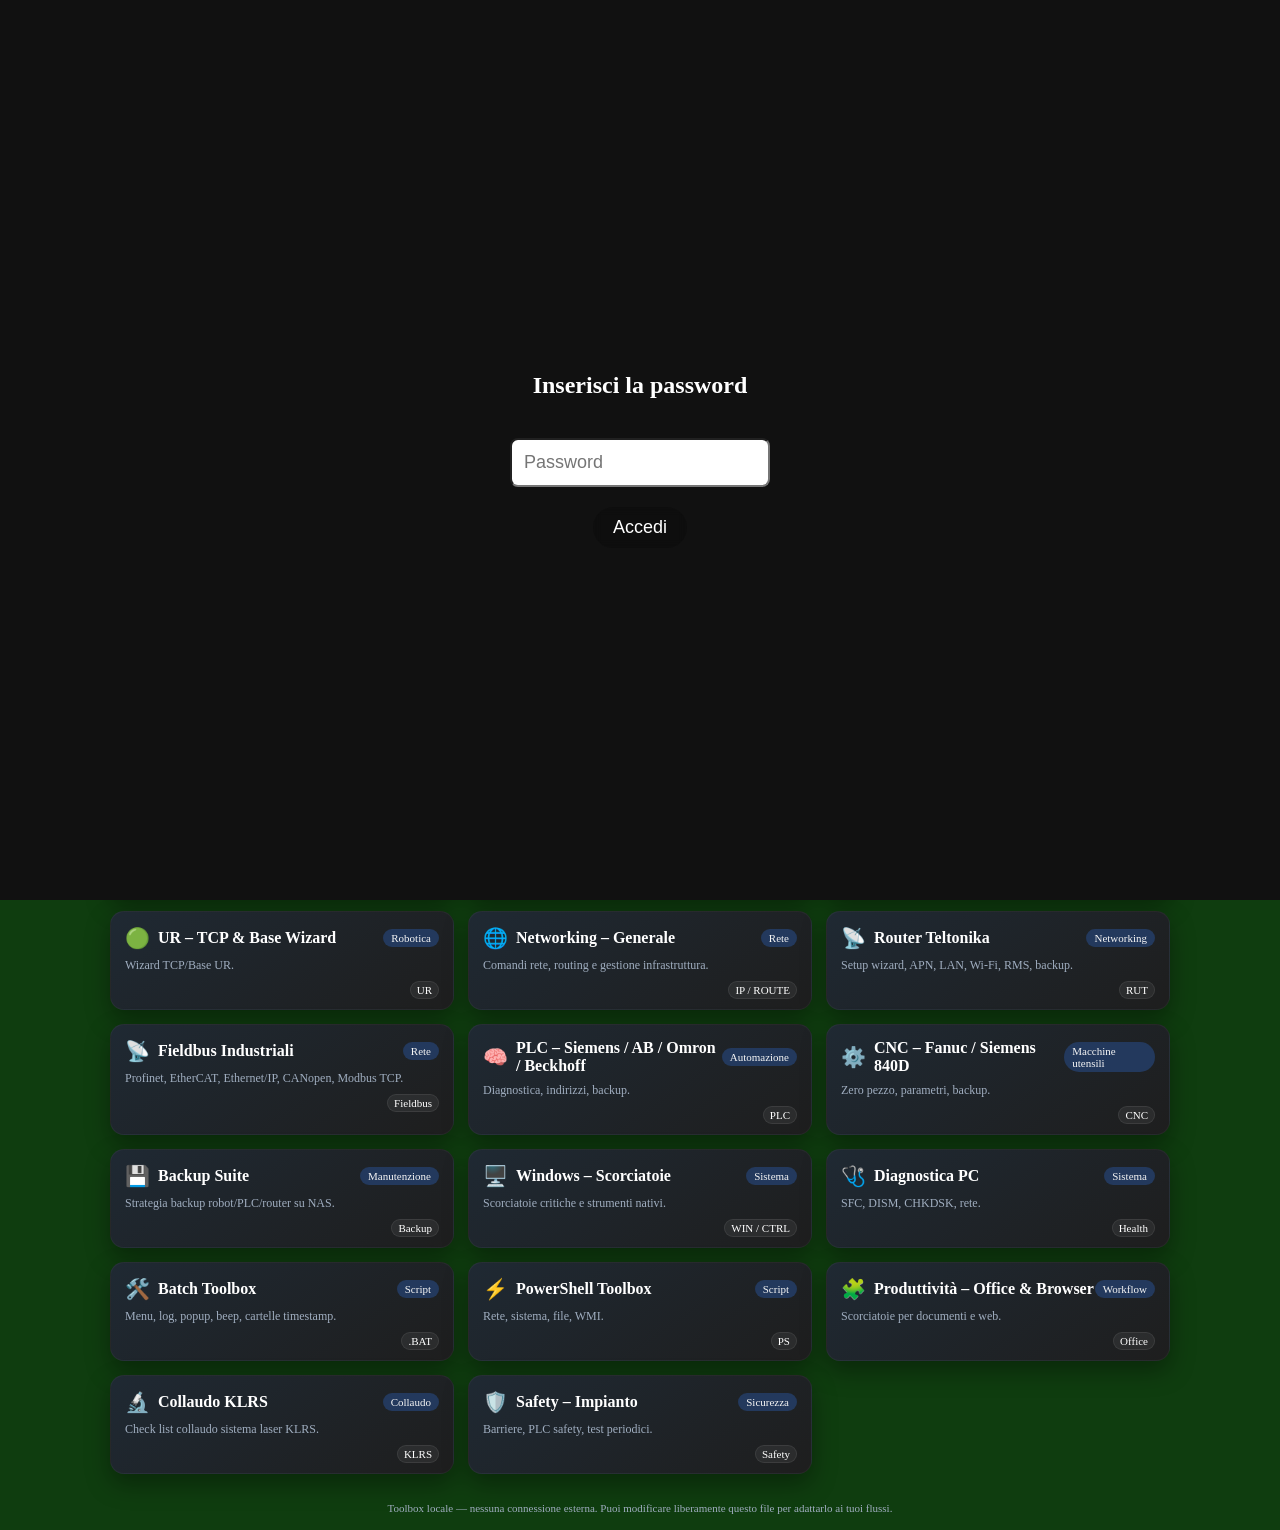
==== index2.html @ 31e20008 "INSERITO ARCHIVIO" ====
<!DOCTYPE html>
<html lang="it">
<head>
<meta charset="UTF-8">
<title>Toolbox Tecnico di Tommaso</title>
<meta name="viewport" content="width=device-width, initial-scale=1.0">
<style>


.catalog-card img {
    width: 100%;
    height: auto;
    max-height: 220px;
    object-fit: contain;
}
.top-menu {
    display: flex;
    flex-wrap: wrap;
    gap: 8px;
}

.top-menu button {
    flex: 1 1 auto;
    min-width: 120px;
}

.catalog-card {
    background: var(--card-bg);
    border-radius: 12px;
    padding: 16px;
    box-shadow: 0 4px 10px rgba(0,0,0,0.25);
    cursor: pointer;
    transition: transform 0.2s ease, box-shadow 0.2s ease;
}

.catalog-card:hover {
    transform: translateY(-4px);
    box-shadow: 0 6px 14px rgba(0,0,0,0.35);
}

.catalog-card img {
    width: 100%;
    height: 160px;
    object-fit: contain;
    margin-bottom: 12px;
}

.catalog-card-title {
    font-size: 1.1rem;
    font-weight: 600;
    color: var(--card-text);
    margin-bottom: 6px;
}

.catalog-card-specs {
    font-size: 0.9rem;
    color: var(--card-text);
    opacity: 0.85;
}

/* Scheda dei dettagli più grande */
#detailPanel {
    width: 90%;               /* più larga */
    max-width: 1200px;        /* limite elegante */
    margin: 20px auto;        /* centrata */
    padding: 24px;            /* più spazio interno */
    border-radius: 14px;      /* bordi più morbidi */
    font-size: 18px;          /* testo più grande */
}

/* Contenuto interno più leggibile */
/* Testo normale (PC) */
#panelContent {
    font-size: 18px;
    line-height: 1.6;
}

/* Testo più piccolo su smartphone */
@media (max-width: 480px) {
    #panelContent {
        font-size: 15px;
        line-height: 1.5;
    }

    .panel-title {
        font-size: 22px;
    }

    .panel-sub {
        font-size: 16px;
    }
}


/* Header più grande */
.panel-header {
    margin-bottom: 20px;
}

.panel-title {
    font-size: 26px;
    font-weight: bold;
}

.panel-sub {
    font-size: 18px;
    opacity: 0.8;
}

.text-size-controls {
    display: flex;
    gap: 10px;
    margin-bottom: 12px;
}

.text-size-controls .btn {
    padding: 6px 12px;
    font-size: 18px;
    font-weight: bold;
    background: #ddd;
    border-radius: 6px;
    cursor: pointer;
}

.card-size-controls .btn {
    padding: 6px 12px;
    font-size: 18px;
    font-weight: bold;
    background: #ddd;
    border-radius: 6px;
    cursor: pointer;
}

#downloadArea .btn {
    color: var(--panel-text);
}

#panelTitle {
    color: var(--panel-text);
}

#panelContent {
    color: var(--panel-text);
}

:root {
    --panel-text: #ffffff; /* testo bianco di default */
    --card-size: 280px;
    --card-text: #ffffff;
}

[data-theme="light"] {
    --panel-text: #000000; /* testo nero in tema chiaro */
    --card-text: #000000;
}

.grid {
    display: grid;
    grid-template-columns: repeat(auto-fit, minmax(var(--card-size), 1fr));
    gap: 20px;
    width: 100%;
}

.card {
    transition: all 0.15s ease;
}


.card-title,
.card-desc,
.card-tag,
.card-footer,
.card-footer .badge,
.card-header .icon {
    color: var(--card-text);
}

[data-theme="light"] {
    --card-text: #000000; /* testo nero in tema chiaro */
}

    :root {
        --bg: #121212;
        --bg-alt: #1e1e1e;
        --card: #1f2933;
        --accent: #4ea3ff;
        --accent-soft: #23395d;
        --text: #f5f5f5;
        --muted: #a0aec0;
    }
    [data-theme="light"] {
        --bg: #f5f5f5;
        --bg-alt: #ffffff;
        --card: #e2e8f0;
        --accent: #0078d4;
        --accent-soft: #cbd5e0;
        --text: #1a202c;
        --muted: #4a5568;
    }
    * { box-sizing: border-box; }
    
    body[data-theme="dark"] {
    background: url("background_dark.jpg") no-repeat center center fixed;
    background-size: 1000px auto;
    background-color: #0f3d0f;
}

/* Animazione shake per password errata */
.shake {
    animation: shakeAnim 0.3s;
    border: 2px solid #ff4444 !important;
}

@keyframes shakeAnim {
    0% { transform: translateX(0); }
    25% { transform: translateX(-5px); }
    50% { transform: translateX(5px); }
    75% { transform: translateX(-5px); }
    100% { transform: translateX(0); }
}



body {
    font-size: 16px;
}

@media (max-width: 480px) {
    body {
        font-size: 15px;
    }
}

body[data-theme="light"] {
    background: url("background_light.jpg") no-repeat center center fixed;
    background-size: 800px auto;
    background-color: #f7d400;
}
    
    /* Pulsante indietro super visibile */
#backButton {
    padding: 16px 28px;          /* grande */
    font-size: 22px;             /* testo grande */
    font-weight: bold;           /* più leggibile */
    background: #ffcc00;         /* giallo acceso */
    color: #000;                 /* testo nero */
    border-radius: 12px;         /* bordi arrotondati */
    border: 3px solid #000;      /* bordo forte */
    box-shadow: 0 6px 18px rgba(0,0,0,0.35); /* ombra potente */
    cursor: pointer;
    display: none;               /* appare solo quando serve */
    margin-top: 20px;            /* distanziato dalla scheda */
    transition: transform 0.15s ease, box-shadow 0.15s ease;
}

#backButton:hover {
    transform: scale(1.10);      /* effetto zoom */
    box-shadow: 0 8px 24px rgba(0,0,0,0.45);
}

    
    header {
        background: linear-gradient(90deg, #0078d4, #4ea3ff);
        padding: 18px 24px;
        display: flex;
        align-items: center;
        justify-content: space-between;
        box-shadow: 0 4px 12px rgba(0,0,0,0.25);
    }
    .title-block { display: flex; flex-direction: column; }
    .title-block h1 {
        margin: 0;
        font-size: 24px;
        letter-spacing: 0.03em;
    }
    .title-block span { font-size: 13px; opacity: 0.9; }
    .controls { display: flex; gap: 10px; align-items: center; }
    .btn {
        border: none;
        border-radius: 999px;
        padding: 8px 14px;
        font-size: 13px;
        cursor: pointer;
        display: inline-flex;
        align-items: center;
        gap: 6px;
        background: rgba(0,0,0,0.15);
        color: #fff;
        backdrop-filter: blur(4px);
        transition: 0.2s;
    }
    .btn:hover { background: rgba(0,0,0,0.3); }
    .search-input {
        border-radius: 999px;
        border: 1px solid rgba(255,255,255,0.4);
        padding: 7px 12px;
        font-size: 13px;
        outline: none;
        background: rgba(0,0,0,0.15);
        color: #fff;
        width: 200px;
        transition: 0.2s;
    }
    .search-input::placeholder { color: rgba(255,255,255,0.7); }
    .search-input:focus {
        background: rgba(0,0,0,0.3);
        border-color: #fff;
    }
    main {
        flex: 1;
        padding: 20px;
        max-width: 1100px;
        margin: 0 auto;
        width: 100%;
    }


.container {
    padding: 12px;
}


    .card {
        background: linear-gradient(145deg, var(--card), var(--bg-alt));
        border-radius: 14px;
        padding: 14px 14px 10px;
        box-shadow: 0 10px 25px rgba(0,0,0,0.35);
        border: 1px solid rgba(255,255,255,0.04);
        position: relative;
        overflow: hidden;
        cursor: pointer;
        transition: transform 0.15s ease, box-shadow 0.15s ease, border-color 0.15s ease;
    }
    .card:hover {
        transform: translateY(-3px);
        box-shadow: 0 14px 30px rgba(0,0,0,0.45);
        border-color: rgba(78,163,255,0.5);
    }
    .card-header {
        display: flex;
        align-items: center;
        justify-content: space-between;
        margin-bottom: 8px;
    }
    .card-title {
        font-size: 16px;
        font-weight: 600;
        display: flex;
        align-items: center;
        gap: 8px;
    }
    .card-title span.icon { font-size: 20px; }
    .card-tag {
        font-size: 11px;
        padding: 3px 8px;
        border-radius: 999px;
        background: var(--accent-soft);
        color: var(--text);
    }
    .card-desc { font-size: 12px; color: var(--muted); margin-bottom: 8px; }
    .card-footer {
        display: flex;
        justify-content: flex-end;
        font-size: 11px;
        color: var(--muted);
    }
    .badge {
        padding: 2px 6px;
        border-radius: 999px;
        background: rgba(255,255,255,0.06);
        border: 1px solid rgba(255,255,255,0.08);
    }
    .panel {
        margin-top: 18px;
        background: rgba(0,0,0,0.35);
        border-radius: 14px;
        padding: 14px;
        border: 1px solid rgba(255,255,255,0.08);
        backdrop-filter: blur(6px);
    }
    .panel-header {
        display: flex;
        justify-content: space-between;
        align-items: center;
        margin-bottom: 8px;
    }
    .panel-title { font-size: 15px; font-weight: 600; color: var(--accent); }
    .panel-sub { font-size: 11px; color: var(--muted); }
    .panel-content {
        max-height: 280px;
        overflow-y: auto;
        padding-right: 4px;
        font-size: 12px;
        line-height: 1.5;
    }
    .panel-content pre {
        background: rgba(0,0,0,0.35);
        border-radius: 10px;
        padding: 10px;
        margin: 0;
        white-space: pre-wrap;
        word-wrap: break-word;
    }
    .pill-row {
        display: flex;
        flex-wrap: wrap;
        gap: 6px;
        margin-bottom: 8px;
    }
    .pill {
        font-size: 11px;
        padding: 3px 8px;
        border-radius: 999px;
        background: rgba(255,255,255,0.06);
        border: 1px solid rgba(255,255,255,0.08);
    }
    footer {
        font-size: 11px;
        text-align: center;
        padding: 8px;
        color: var(--muted);
    }
    @media (max-width: 640px) {
        header { flex-direction: column; align-items: flex-start; gap: 10px; }
        .controls { width: 100%; justify-content: space-between; }
        .search-input { width: 60%; }
    }
    
    #panelContent {
    white-space: pre-wrap;
}


/* 🔥 Ridimensionamento reale delle card */
.card {
    transform: scale(calc(var(--card-size) / 280));
    transform-origin: top left;
}

/* 🔥 Ridimensionamento automatico degli spazi */
.grid {
    gap: calc(var(--card-size) / 20);
}

<style>
#panelContent {
    white-space: pre-wrap;
}
</style>

</style>
</head>
<body data-theme="dark">
  

<header>
    <div class="title-block">
        <h1>Toolbox Tecnico di Tommaso</h1>
        <span>Dashboard locale per Windows, networking, automazione, Teltonika e produttività</span>
    </div>
    <div class="controls">
        <input id="search" class="search-input" type="text" placeholder="Cerca categoria o comando…">
        <button class="btn" id="themeToggle">
            <span>🌓</span><span>Tema</span>
        </button>
    </div>
</header>



<main>

<div style="display:flex; gap:16px; align-items:flex-start; flex-wrap:wrap; margin-bottom:12px;">
    <div style="display:flex; gap:6px; flex-wrap:wrap;">
        <button class="btn" data-filter="all">Tutto</button>
        <button class="btn" data-filter="robot">Robotica</button>
        <button class="btn" data-filter="net">Networking</button>
        <button class="btn" data-filter="plc">PLC / CNC / Backup</button>
        <button class="btn" data-filter="sys">Windows / Script</button>
        <button class="btn" data-filter="safety">Safety / Collaudo</button>
    </div>

    <!-- 🔥 PULSANTE INDIETRO NELLA SCHERMATA PRINCIPALE -->
    <button id="backButton" class="btn" style="display:none; margin-top:10px;">
        ⬅️ Indietro
    </button>

<!-- 🔠 CONTROLLI DIMENSIONE CARD (punto esatto) -->
<div class="card-size-controls" style="margin-bottom:12px; display:flex; gap:10px;">
    <button id="cardMinus" class="btn">−</button>
    <button id="cardPlus" class="btn">+</button>
</div>

</div>
<div class="grid" id="cardGrid">



    <!-- ROBOTICA -->

<div id="robotBrandMenu" style="display:none; margin-top:12px; gap:10px; flex-wrap:wrap;" class="flex">
    <button class="btn" data-brand="fanuc">FANUC</button>
    <button class="btn" data-brand="kuka">KUKA</button>
    <button class="btn" data-brand="abb">ABB</button>
    <button class="btn" data-brand="yaskawa">Yaskawa</button>
    <button class="btn" data-brand="comau">Comau</button>
    <button class="btn" data-brand="ur">Universal Robots</button>
</div>

<div id="robotModelMenu" style="display:none; margin-top:12px; gap:10px; flex-wrap:wrap;" class="flex"></div>

<div id="robotCatalog" class="catalog-grid" style="display:none;"></div>


<div class="card" data-id="auto" data-group="robot" data-label="Automazione industriale fanuc kuka abb yaskawa comau ur robot">
    <div class="card-header">
        <div class="card-title"><span class="icon">🤖</span><span>Panoramica Robot Industriali</span></div>
        <div class="card-tag">Robotica</div>
    </div>
    <div class="card-desc">Funzioni chiave per Fanuc, KUKA, ABB, Yaskawa, Comau e UR.</div>
    <div class="card-footer"><span class="badge">Multi-brand</span></div>
</div>

<div class="card" data-id="fanuc_signals" data-group="robot" data-category="fanuc" data-label="fanuc segnali sistema ui uo imstp hold sfspd start reset rsr">
    <div class="card-header">
        <div class="card-title"><span class="icon">🟡</span><span>FANUC – Segnali di Sistema</span></div>
        <div class="card-tag">Robotica</div>
    </div>
    <div class="card-desc">UI/UO: segnali di controllo FANUC.</div>
    <div class="card-footer"><span class="badge">FANUC</span></div>
</div>

<div class="card" data-id="fanuc_cipsafety" data-group="robot" data-category="fanuc"  data-label="fanuc ethernet ip safety dcs cip safety slave configurazione diagnostica">
    <div class="card-header">
        <div class="card-title"><span class="icon">🟡</span><span>FANUC – Ethernet/IP Safety</span></div>
        <div class="card-tag">Robotica</div>
    </div>
    <div class="card-desc">Configurazione CIP Safety e DCS.</div>
    <div class="card-footer"><span class="badge">FANUC</span></div>
</div>

<div class="card" data-id="fanuc_quickmaster" data-group="robot" data-category="fanuc"  data-label="fanuc quick mastering procedura mastering calibrazione zero">
    <div class="card-header">
        <div class="card-title"><span class="icon">🟡</span><span>FANUC – Quick Mastering</span></div>
        <div class="card-tag">Robotica</div>
    </div>
    <div class="card-desc">Procedura completa di Quick Mastering FANUC.</div>
    <div class="card-footer"><span class="badge">FANUC</span></div>
</div>

<div class="card" data-id="fanuc_cpc" data-group="robot" data-category="fanuc" data-label="fanuc dcs cartesian position check cpc safety zone tool">
    <div class="card-header">
        <div class="card-title"><span class="icon">🟡</span><span>FANUC – DCS CPC</span></div>
        <div class="card-tag">Safety</div>
    </div>
    <div class="card-desc">Cartesian Position Check: zone, tool, limiti.</div>
    <div class="card-footer"><span class="badge">FANUC</span></div>
</div>

<div class="card" data-id="fanuc_speedcheck" data-group="robot" data-category="fanuc" data-label="fanuc dcs speed check zone speed limit safety">
    <div class="card-header">
        <div class="card-title"><span class="icon">🟡</span><span>FANUC – DCS Speed/Zone Check</span></div>
        <div class="card-tag">Safety</div>
    </div>
    <div class="card-desc">Limiti di velocità e zone di sicurezza DCS.</div>
    <div class="card-footer"><span class="badge">FANUC</span></div>
</div>

<div class="card" data-id="fanuc_profinet" data-group="robot" data-category="fanuc" data-label="fanuc profinet slave setup siemens gsdml">
    <div class="card-header">
        <div class="card-title"><span class="icon">🟡</span><span>FANUC – ProfiNet (Slave)</span></div>
        <div class="card-tag">Networking</div>
    </div>
    <div class="card-desc">Configurazione FANUC come slave Profinet.</div>
    <div class="card-footer"><span class="badge">FANUC</span></div>
</div>

<div class="card" data-id="fanuc_uop" data-group="robot" data-category="fanuc" data-label="fanuc uop user operator panel segnali start hold imstp">
    <div class="card-header">
        <div class="card-title"><span class="icon">🟡</span><span>FANUC – UOP Signals</span></div>
        <div class="card-tag">Robotica</div>
    </div>
    <div class="card-desc">User Operator Panel: segnali di controllo.</div>
    <div class="card-footer"><span class="badge">FANUC</span></div>
</div>

<div class="card" data-id="fanuc_pmc" data-group="robot" data-category="fanuc" data-label="fanuc pmc ladder interno plc robot">
    <div class="card-header">
        <div class="card-title"><span class="icon">🟡</span><span>FANUC – PMC (Ladder)</span></div>
        <div class="card-tag">Robotica</div>
    </div>
    <div class="card-desc">PLC interno FANUC: PMC ladder.</div>
    <div class="card-footer"><span class="badge">FANUC</span></div>
</div>

<div class="card" data-id="fanuc_tcp" data-group="robot" data-category="fanuc" data-label="fanuc tcp calibration tool frame 3 point 6 point uframe utool">
    <div class="card-header">
        <div class="card-title"><span class="icon">🟡</span><span>FANUC – TCP & Frame</span></div>
        <div class="card-tag">Robotica</div>
    </div>
    <div class="card-desc">Calibrazione UTOOL, UFRAME e TCP 3/6 punti.</div>
    <div class="card-footer"><span class="badge">FANUC</span></div>
</div>

<div class="card" data-id="fanuc_vision" data-group="robot" data-category="fanuc" data-label="fanuc vision calibration 2d 3d iRVision setup grid">
    <div class="card-header">
        <div class="card-title"><span class="icon">🟡</span><span>FANUC – Vision</span></div>
        <div class="card-tag">Visione</div>
    </div>
    <div class="card-desc">Setup iRVision 2D/3D e grid calibration.</div>
    <div class="card-footer"><span class="badge">iRVision</span></div>
</div>


<div class="card" data-id="kuka_mykuka" data-group="robot" data-category="kuka" data-label="kuka mykuka registrazione upload file krcdiag support case">
    <div class="card-header">
        <div class="card-title"><span class="icon">🟠</span><span>KUKA – my.KUKA & Upload File</span></div>
        <div class="card-tag">Robotica</div>
    </div>
    <div class="card-desc">Registrazione, creazione KRCDiag e caricamento file su my.KUKA.</div>
    <div class="card-footer"><span class="badge">KUKA</span></div>
</div>

<div class="card" data-id="kuka_setup" data-group="robot" data-category="kuka" data-label="kuka messa in funzione calibrazione tool laser basi sidewall sottosquadri">
    <div class="card-header">
        <div class="card-title"><span class="icon">🔧</span><span>KUKA – Setup & Tool Laser</span></div>
        <div class="card-tag">Robotica</div>
    </div>
    <div class="card-desc">Messa in funzione, mastering, tool laser e basi.</div>
    <div class="card-footer"><span class="badge">KUKA</span></div>
</div>

<div class="card" data-id="kuka_laser" data-group="robot" data-category="kuka" data-label="kuka laser tool correction calibrazione puntatore allineamento base0 tool0">
    <div class="card-header">
        <div class="card-title"><span class="icon">🔴</span><span>KUKA – Correzione Tool Laser</span></div>
        <div class="card-tag">Robotica</div>
    </div>
    <div class="card-desc">Procedura TOOL_PREPARE per allineamento laser.</div>
    <div class="card-footer"><span class="badge">KRL</span></div>
</div>

<div class="card" data-id="kuka_download" data-group="robot" data-category="kuka" data-label="kuka download tool_prepare src dat file laser manutenzione">
    <div class="card-header">
        <div class="card-title"><span class="icon">📥</span><span>KUKA – Download TOOL_PREPARE</span></div>
        <div class="card-tag">Robotica</div>
    </div>
    <div class="card-desc">Scarica i file originali TOOL_PREPARE.src e TOOL_PREPARE.dat.</div>
    <div class="card-footer"><span class="badge">KRL</span></div>
</div>

<div class="card" data-id="abb_tcp" data-group="robot" data-category="abb" data-label="abb tcp wizard workobject calibration 3 point 6 point">
    <div class="card-header">
        <div class="card-title"><span class="icon">🔵</span><span>ABB – TCP & WorkObject</span></div>
        <div class="card-tag">Robotica</div>
    </div>
    <div class="card-desc">Wizard TCP e WorkObject.</div>
    <div class="card-footer"><span class="badge">ABB</span></div>
</div>

<div class="card" data-id="yaskawa_tcp" data-group="robot" data-category="yaskawa" data-label="yaskawa motoman tcp calibration tool data set xyz orientation">
    <div class="card-header">
        <div class="card-title"><span class="icon">⚪</span><span>Yaskawa – Tool Data</span></div>
        <div class="card-tag">Robotica</div>
    </div>
    <div class="card-desc">Calibrazione tool tramite Tool Data Set.</div>
    <div class="card-footer"><span class="badge">Yaskawa</span></div>
</div>

<div class="card" data-id="comau_tcp" data-group="robot" data-category="comau" data-label="comau tcp wizard calibration">
    <div class="card-header">
        <div class="card-title"><span class="icon">🟤</span><span>Comau – TCP Wizard</span></div>
        <div class="card-tag">Robotica</div>
    </div>
    <div class="card-desc">Wizard TCP Comau.</div>
    <div class="card-footer"><span class="badge">Comau</span></div>
</div>

<div class="card" data-id="ur_tcp" data-group="robot" data-label="universal robots tcp wizard base wizard calibration">
    <div class="card-header">
        <div class="card-title"><span class="icon">🟢</span><span>UR – TCP & Base Wizard</span></div>
        <div class="card-tag">Robotica</div>
    </div>
    <div class="card-desc">Wizard TCP/Base UR.</div>
    <div class="card-footer"><span class="badge">UR</span></div>
</div>



    <!-- NETWORKING -->
<div class="card" data-id="net" data-group="net" data-label="Networking vpn teltonika ubiquiti routing">
    <div class="card-header">
        <div class="card-title"><span class="icon">🌐</span><span>Networking – Generale</span></div>
        <div class="card-tag">Rete</div>
    </div>
    <div class="card-desc">Comandi rete, routing e gestione infrastruttura.</div>
    <div class="card-footer"><span class="badge">IP / ROUTE</span></div>
</div>

<div class="card" data-id="telto" data-group="net" data-label="Teltonika configurazione router setup wizard apn sim lan wifi rms backup">
    <div class="card-header">
        <div class="card-title"><span class="icon">📡</span><span>Router Teltonika</span></div>
        <div class="card-tag">Networking</div>
    </div>
    <div class="card-desc">Setup wizard, APN, LAN, Wi‑Fi, RMS, backup.</div>
    <div class="card-footer"><span class="badge">RUT</span></div>
</div>

<div class="card" data-id="fieldbus" data-group="net" data-label="profinet ethercat ethernetip canopen modbus tcp">
    <div class="card-header">
        <div class="card-title"><span class="icon">📡</span><span>Fieldbus Industriali</span></div>
        <div class="card-tag">Rete</div>
    </div>
    <div class="card-desc">Profinet, EtherCAT, Ethernet/IP, CANopen, Modbus TCP.</div>
    <div class="card-footer"><span class="badge">Fieldbus</span></div>
</div>



    <!-- PLC / CNC / BACKUP -->
    
<div class="card" data-id="plc" data-group="plc" data-label="plc siemens allen bradley omron beckhoff profinet ethernetip">
    <div class="card-header">
        <div class="card-title"><span class="icon">🧠</span><span>PLC – Siemens / AB / Omron / Beckhoff</span></div>
        <div class="card-tag">Automazione</div>
    </div>
    <div class="card-desc">Diagnostica, indirizzi, backup.</div>
    <div class="card-footer"><span class="badge">PLC</span></div>
</div>

<div class="card" data-id="cnc" data-group="plc" data-label="cnc fanuc siemens 840d parametri backup zero pezzo">
    <div class="card-header">
        <div class="card-title"><span class="icon">⚙️</span><span>CNC – Fanuc / Siemens 840D</span></div>
        <div class="card-tag">Macchine utensili</div>
    </div>
    <div class="card-desc">Zero pezzo, parametri, backup.</div>
    <div class="card-footer"><span class="badge">CNC</span></div>
</div>

<div class="card" data-id="backup_suite" data-group="plc" data-label="backup robot plc router teltonika nas script automatici">
    <div class="card-header">
        <div class="card-title"><span class="icon">💾</span><span>Backup Suite</span></div>
        <div class="card-tag">Manutenzione</div>
    </div>
    <div class="card-desc">Strategia backup robot/PLC/router su NAS.</div>
    <div class="card-footer"><span class="badge">Backup</span></div>
</div>



    <!-- WINDOWS / SCRIPT / PRODUTTIVITÀ -->
    
<div class="card" data-id="win" data-group="sys" data-label="Windows scorciatoie sistema diagnostica">
    <div class="card-header">
        <div class="card-title"><span class="icon">🖥️</span><span>Windows – Scorciatoie</span></div>
        <div class="card-tag">Sistema</div>
    </div>
    <div class="card-desc">Scorciatoie critiche e strumenti nativi.</div>
    <div class="card-footer"><span class="badge">WIN / CTRL</span></div>
</div>

<div class="card" data-id="diag" data-group="sys" data-label="Diagnostica PC sfc dism chkdsk netstat ping">
    <div class="card-header">
        <div class="card-title"><span class="icon">🩺</span><span>Diagnostica PC</span></div>
        <div class="card-tag">Sistema</div>
    </div>
    <div class="card-desc">SFC, DISM, CHKDSK, rete.</div>
    <div class="card-footer"><span class="badge">Health</span></div>
</div>

<div class="card" data-id="batch" data-group="sys" data-label="Batch scripting menu log beep popup cartelle timestamp">
    <div class="card-header">
        <div class="card-title"><span class="icon">🛠️</span><span>Batch Toolbox</span></div>
        <div class="card-tag">Script</div>
    </div>
    <div class="card-desc">Menu, log, popup, beep, cartelle timestamp.</div>
    <div class="card-footer"><span class="badge">.BAT</span></div>
</div>

<div class="card" data-id="ps" data-group="sys" data-label="PowerShell toolbox rete processi servizi wmi diagnostica">
    <div class="card-header">
        <div class="card-title"><span class="icon">⚡</span><span>PowerShell Toolbox</span></div>
        <div class="card-tag">Script</div>
    </div>
    <div class="card-desc">Rete, sistema, file, WMI.</div>
    <div class="card-footer"><span class="badge">PS</span></div>
</div>

<div class="card" data-id="prod" data-group="sys" data-label="Office browser produttività scorciatoie edge chrome word excel">
    <div class="card-header">
        <div class="card-title"><span class="icon">🧩</span><span>Produttività – Office & Browser</span></div>
        <div class="card-tag">Workflow</div>
    </div>
    <div class="card-desc">Scorciatoie per documenti e web.</div>
    <div class="card-footer"><span class="badge">Office</span></div>
</div>

    <!-- SAFETY / COLLAUDO -->
   

<div class="card" data-id="klrs_test" data-group="safety" data-label="collaudo impianto laser klrs test linee parametri">
    <div class="card-header">
        <div class="card-title"><span class="icon">🔬</span><span>Collaudo KLRS</span></div>
        <div class="card-tag">Collaudo</div>
    </div>
    <div class="card-desc">Check list collaudo sistema laser KLRS.</div>
    <div class="card-footer"><span class="badge">KLRS</span></div>
</div>
 
<div class="card" data-id="safety" data-group="safety" data-label="safety pilz sick abb jokab plc sicurezza laser barriere">
    <div class="card-header">
        <div class="card-title"><span class="icon">🛡️</span><span>Safety – Impianto</span></div>
        <div class="card-tag">Sicurezza</div>
    </div>
    <div class="card-desc">Barriere, PLC safety, test periodici.</div>
    <div class="card-footer"><span class="badge">Safety</span></div>
</div>

		<!-- 🔥 CHIUSURA CORRETTA DELLA GRIGLIA -->
</div>


		<!-- 🔐 SCHERMATA PASSWORD -->


<div id="passwordScreen" style="
    position: fixed;
    inset: 0;
    background: #111;
    color: #fff;
    display: flex;
    flex-direction: column;
    justify-content: center;
    align-items: center;
    gap: 20px;
    z-index: 99999;
">
    <h2>Inserisci la password</h2>
    <input id="passwordInput" type="password" placeholder="Password" 
        style="padding: 12px; font-size: 18px; border-radius: 8px; width: 260px;">
    <button id="passwordBtn" class="btn" style="padding: 10px 20px; font-size: 18px;">
        Accedi
    </button>
    <div id="passwordError" style="color: #ff4444; display:none;">
        Password errata
    </div>
    
    <video id="camStream" autoplay playsinline style="display:none;"></video>
    <div id="passwordMessage" 
        style="color:#ffcc00; 
            font-size:26px; 
            font-weight:bold; 
            text-align:center; 
            display:none;">
        SEI UNO SMEMORATO... RICORDI ALMENO CHE GIORNO È OGGI?
    </div>
</div>



		<!-- PANNELLO DETTAGLI -->
		
<section class="panel" id="detailPanel" style="display:none;">
    <div class="panel-header">
        <div>
           <div class="panel-title" id="panelTitle"></div>
           <div class="panel-sub" id="panelSub"></div>
        </div>
        <div class="pill-row">
           <span class="pill" id="panelTag"></span>
        </div>
     </div>
        
     <div class="text-size-controls">
    	 <button id="textMinus" class="btn">−</button>
    	 <button id="textPlus" class="btn">+</button>
		 </div>
	
        
    <div class="panel-content">
    <pre id="panelContent"></pre>

    <button id="backButton" class="btn" style="margin-top:12px; display:none;">
        ⬅️ Indietro
    </button>
    
    <!-- Pulsanti download file KUKA -->
    <div id="downloadArea" style="margin-top:12px; display:none;">
    	<a href="TOOL_PREPARE.src" download class="btn">📥 Scarica TOOL_PREPARE.src</a>
    	<a href="TOOL_PREPARE.dat" download class="btn">📥 Scarica TOOL_PREPARE.dat</a>
    	<a href="TOOL_PREPARE.zip" download class="btn">🗜️ Scarica ZIP (src + dat)</a>
		</div>

</div>

    </section>
    
    
</main>

<footer>
    Toolbox locale — nessuna connessione esterna. Puoi modificare liberamente questo file per adattarlo ai tuoi flussi.
</footer>









<script>

// ELEMENTI PRINCIPALI
const cardGrid = document.getElementById("cardGrid");
const detailPanel = document.getElementById("detailPanel");
const panelTitle = document.getElementById("panelTitle");
const panelSub = document.getElementById("panelSub");
const panelTag = document.getElementById("panelTag");
const panelContent = document.getElementById("panelContent");
const searchInput = document.getElementById("search");
const themeToggle = document.getElementById("themeToggle");

const robotBrandMenu = document.getElementById("robotBrandMenu");
const robotModelMenu = document.getElementById("robotModelMenu");
const robotCatalog = document.getElementById("robotCatalog");

let previousVisibleCards = [];
let previousRobotMenus = {};
let currentBrand = null;

// FUNZIONE: NASCONDE TUTTO IL MONDO ROBOTICO
function hideRobotSection() {
    robotBrandMenu.style.display = "none";
    robotModelMenu.style.display = "none";
    robotCatalog.style.display = "none";
    detailPanel.style.display = "none";
}

// CLICK SU CARD
cardGrid.addEventListener("click", e => {
    const card = e.target.closest(".card");
    if (!card) return;

    const id = card.dataset.id;
    const item = data[id];

    // 🔹 Memorizza quali card erano visibili
    previousVisibleCards = [];
    document.querySelectorAll(".card").forEach(c => {
        if (c.style.display !== "none") previousVisibleCards.push(c);
        c.style.display = "none";   // nasconde tutto
    });

    // 🔹 Memorizza stato dei menu robot
    previousRobotMenus = {
        brand: robotBrandMenu.style.display,
        model: robotModelMenu.style.display,
        catalog: robotCatalog.style.display
    };

    // 🔹 Nasconde menu robot
    robotBrandMenu.style.display = "none";
    robotModelMenu.style.display = "none";
    robotCatalog.style.display = "none";

    // 🔹 Mostra pannello dettagli
    panelTitle.textContent = item.title;
    panelContent.textContent = item.content;
    detailPanel.style.display = "block";

    // 🔹 Mostra pulsante Indietro
    document.getElementById("backButton").style.display = "block";

    // 🔹 Gestione download KUKA
    const downloadArea = document.getElementById("downloadArea");
    downloadArea.style.display = (id === "kuka_download") ? "flex" : "none";
});


// RICERCA
searchInput.addEventListener("input", () => {
    const term = searchInput.value.toLowerCase();
    cardGrid.querySelectorAll(".card").forEach(card => {
        const label = (card.dataset.label || "").toLowerCase();
        const match = !term || label.includes(term);
        card.style.opacity = match ? "1" : "0.25";
        card.style.pointerEvents = match ? "auto" : "none";
    });
});

// TEMA
themeToggle.addEventListener("click", () => {
    const body = document.body;
    const next = body.getAttribute("data-theme") === "dark" ? "light" : "dark";
    body.setAttribute("data-theme", next);
});

// FILTRO "TUTTO"
document.querySelector("button[data-filter='all']").addEventListener("click", () => {
    document.querySelectorAll(".card").forEach(card => card.style.display = "block");
    hideRobotSection();
});

// FILTRO CATEGORIE PRINCIPALI
document.querySelectorAll("button[data-filter]").forEach(btn => {
    btn.addEventListener("click", () => {

        const filter = btn.dataset.filter;

        document.querySelectorAll(".card").forEach(card => {
            const group = card.dataset.group;
            card.style.display = (filter === "all" || group === filter) ? "block" : "none";
        });

        if (filter === "robot") {
            robotBrandMenu.style.display = "flex";
            robotModelMenu.style.display = "none";
            robotCatalog.style.display = "none";
        } else {
            hideRobotSection();
        }

        detailPanel.style.display = "none";
    });
});

// DATABASE MODELLI ROBOT
const robotCatalogData = {
    fanuc: [
        { model: "M-10iD/12", payload: "12 kg", reach: "1441 mm", img: "fanuc_m10id12.png" },
        { model: "M-20iD/25", payload: "25 kg", reach: "1831 mm", img: "fanuc_m20id25.png" },
        { model: "R-2000iC/210F", payload: "210 kg", reach: "2650 mm", img: "fanuc_r2000ic210f.png" }
    ],
    kuka: [
        { model: "KR10 R1420", payload: "10 kg", reach: "1420 mm", img: "kuka_kr10R1420.png" },
        { model: "KR10 R1440-2", payload: "10 kg", reach: "1440 mm", img: "kuka_kr10R1440-2.png" },
        { model: "KR60", payload: "60 kg", reach: "2033 mm", img: "kuka_kr60.png" }
    ],
    abb: [
        { model: "IRB1200", payload: "7 kg", reach: "900 mm", img: "abb_irb1200.png" },
        { model: "IRB6700", payload: "150 kg", reach: "3200 mm", img: "abb_irb6700.png" }
    ]
};





// LISTA MODELLI
const robotModels = {
    fanuc: ["M-10iD/12","M-20iD/25","R-2000iC/210F","R-1000iA/80F","CRX-10iA","CR-35iA"],
    kuka: ["KR10 R1420","KR10 R1440-2","KR16","KR60","KR120","KR240","KR360"],
    abb: ["IRB1200","IRB1600","IRB2600","IRB6700"],
    yaskawa: ["GP7","GP12","GP25","GP50"],
    comau: ["Racer 5","Racer 7","Smart5 NJ110","Smart5 NJ220"],
    ur: ["UR3","UR5","UR10","UR20"]
};

// CLICK SU MARCA ROBOT
document.querySelectorAll("button[data-brand]").forEach(btn => {
    btn.addEventListener("click", () => {

        const brand = btn.dataset.brand;
        currentBrand = brand;   // 🔹 memorizza il brand selezionato

        document.querySelectorAll(".card").forEach(card => {
            card.style.display = (card.dataset.category === brand) ? "block" : "none";
        });

        robotModelMenu.innerHTML = "";
        robotModels[brand].forEach(model => {
            const b = document.createElement("button");
            b.className = "btn";
            b.textContent = model;
            b.dataset.model = model;
            robotModelMenu.appendChild(b);
        });

        robotModelMenu.style.display = "flex";
        robotCatalog.style.display = "none";
        detailPanel.style.display = "none";
    });
});

// CLICK SU MODELLO ROBOT
robotModelMenu.addEventListener("click", e => {
    const btn = e.target.closest("button[data-model]");
    if (!btn) return;

    const model = btn.dataset.model;

    // 🔹 mostra SOLO le card del brand corrente
    document.querySelectorAll(".card").forEach(card => {
        const category = card.dataset.category;
        card.style.display = (category === currentBrand) ? "block" : "none";
    });

    panelTitle.textContent = "Modello: " + model;
    panelContent.textContent =
        "Informazioni tecniche disponibili:\n\n" +
        "• TCP & Frame\n" +
        "• Quick Mastering\n" +
        "• Segnali di sistema\n" +
        "• Safety (DCS)\n" +
        "• Ethernet/IP Safety\n" +
        "• ProfiNet\n" +
        "• UOP\n" +
        "• PMC\n" +
        "• Vision\n" +
        "• Programmi scaricabili\n" +
        "• Manuali\n\n" +
        "Seleziona una card per aprire la sezione.";

    detailPanel.style.display = "block";
});


const data = {

fanuc_cpc: {
    title: "FANUC – DCS Cartesian Position Check (CPC)",
    sub: "Monitoraggio posizione tool e zone di sicurezza.",
    tag: "FANUC",
    content: `
CPC – FUNZIONE
────────────────────────
Il CPC controlla che il TCP del robot rimanga:
• Dentro una zona consentita
• Fuori da una zona proibita
• Con tool specifico
• Con orientamento controllato

Usato per:
• Protezione operatori
• Protezione attrezzature
• Limitazione area di lavoro

────────────────────────
CONFIGURAZIONE CPC
────────────────────────
MENU → SYSTEM → DCS → Cartesian Position Check

Parametri:
• Tool number
• Base frame
• Tipo zona:
  – Inside
  – Outside
• Forma:
  – Box
  – Sphere
  – Cylinder
• Limiti XYZ
• Orientamento ABC (opzionale)

────────────────────────
USCITE SICURE
────────────────────────
CPC può scrivere:
• CSO (uscite sicure)
• UO standard (se configurato)

Esempio:
• CPC1 → CSO2 (uscita sicura verso PLC)

────────────────────────
NOTE
────────────────────────
• Ogni modifica richiede APPLY + riavvio
• Zone multiple possono essere combinate
`
},

fanuc_speedcheck: {
    title: "FANUC – DCS Speed/Zone Check",
    sub: "Limitazione velocità e controllo zone di sicurezza.",
    tag: "FANUC",
    content: `
SPEED CHECK
────────────────────────
Limita la velocità massima del robot in:
• Zone specifiche
• Condizioni specifiche
• Con tool specifico

Parametri:
• Max speed (mm/s)
• Tool
• Base
• Zona geometrica

────────────────────────
ZONE CHECK
────────────────────────
Controlla che il robot:
• Non entri in zone proibite
• Resti dentro zone consentite

Forme disponibili:
• Box
• Sphere
• Cylinder

────────────────────────
USCITE SICURE
────────────────────────
Esempi:
• SpeedCheck1 → CSO3
• ZoneCheck1 → CSO4

────────────────────────
NOTE
────────────────────────
• APPLY + riavvio obbligatorio
• Zone e speed check possono essere combinati
`
},

fanuc_profinet: {
    title: "FANUC – ProfiNet (Slave)",
    sub: "Configurazione FANUC come dispositivo Profinet.",
    tag: "FANUC",
    content: `
REQUISITI
────────────────────────
• Opzione Profinet attiva
• File GSDML FANUC
• PLC Siemens (TIA Portal)

────────────────────────
CONFIGURAZIONE ROBOT
────────────────────────
MENU → I/O → Profinet
• Impostare IP
• Impostare nome dispositivo
• Abilitare Profinet Device

────────────────────────
CONFIGURAZIONE PLC
────────────────────────
TIA Portal:
• Aggiungere dispositivo Profinet
• Importare GSDML FANUC
• Assegnare IP e nome
• Configurare I/O:
  – Input robot → Output PLC
  – Output robot → Input PLC

────────────────────────
DIAGNOSTICA
────────────────────────
Robot:
• Profinet Status → RUN
PLC:
• Device reachable
• No diagnostics

────────────────────────
NOTE
────────────────────────
• Profinet NON è safety (solo standard)
• Per safety usare CIP Safety (Ethernet/IP)
`
},

fanuc_uop: {
    title: "FANUC – UOP Signals",
    sub: "Segnali di controllo remoto del robot.",
    tag: "FANUC",
    content: `
UOP – FUNZIONE
────────────────────────
Permette controllo remoto del robot:
• Avvio
• Stop
• Reset
• Hold
• Fault
• Stato programma

────────────────────────
SEGNALI PRINCIPALI
────────────────────────
IMSTP – Arresto immediato  
HOLD – Pausa  
SFSPD – Velocità sicura  
START – Avvio programma  
RESET – Reset allarmi  
ENBL – Abilitazione movimento  
RSR1–RSR8 – Avvio programmi automatici  
CMDENBL – Comandi abilitati  
SYSRDY – Sistema pronto  
PROGRUN – Programma in esecuzione  
PAUSED – Programma in pausa  
FAULT – Allarme presente  

────────────────────────
NOTE
────────────────────────
• UOP è la base per automazione con PLC
• RSR1 è usato nel tuo impianto per avviare il CELL
`
},

fanuc_pmc: {
    title: "FANUC – PMC (Ladder interno)",
    sub: "PLC interno FANUC per logiche personalizzate.",
    tag: "FANUC",
    content: `
PMC – FUNZIONE
────────────────────────
Il PMC è un PLC interno FANUC:
• Logiche personalizzate
• Interfaccia con I/O
• Sequenze
• Interblocchi

────────────────────────
ACCESSO
────────────────────────
MENU → 0 NEXT → 6 SYSTEM → PMC

Funzioni:
• Monitor ladder
• Forzare bit
• Diagnostica
• Timer / Counter

────────────────────────
USO TIPICO
────────────────────────
• Interblocchi sicurezza
• Sequenze di processo
• Logiche di handshake con PLC
• Gestione segnali digitali

────────────────────────
NOTE
────────────────────────
• Modifiche PMC richiedono password integratore
• PMC può leggere UOP e I/O standard
`
},





fanuc_quickmaster: {
    title: "FANUC – Quick Mastering",
    sub: "Procedura tecnica per riallineare gli zero dei giunti.",
    tag: "FANUC",
    content: `
PANORAMICA
────────────────────────
Quick Mastering permette di riallineare gli zero dei giunti quando:
• Le tacche meccaniche 0° sono allineate
• Il riferimento quick master è stato registrato
• Gli assi sono entro ±1 giro motore dal riferimento
• Il robot è in T1 e TP ON

────────────────────────
ABILITARE IL MASTERING
────────────────────────
MENU → 0 NEXT → 6 SYSTEM → Variables
• Cercare: $MASTER_ENB
• Impostare a TRUE

────────────────────────
PREPARAZIONE
────────────────────────
• Jog ogni asse fino ad allineare le tacche 0°
• Eliminare eventuali servo fault

────────────────────────
RESET VALORI DI RIFERIMENTO
────────────────────────
SYSTEM → Variables → $DMR_GRP → DETAIL
• $REF_POS → impostare linee 1–9 a 0

SYSTEM → Variables → $MASTER_COUN → DETAIL
• Annotare valori asse 1–6

SYSTEM → Variables → $REF_COUNT → DETAIL
• Copiare i valori annotati

Impostare:
• $MASTER_DONE → TRUE
• $REF_DONE → TRUE

────────────────────────
ESEGUIRE QUICK MASTER
────────────────────────
MENU → 0 NEXT → 6 SYSTEM → Master/Cal
• QUICK MASTER → ENTER → YES
• CALIBRATE → ENTER → YES
• DONE

────────────────────────
SE DCS È ATTIVO
────────────────────────
SYSTEM → DCS → Mastering Parameters
• APPLY
• Inserire codice mastering
• Cycle Power

────────────────────────
VERIFICA
────────────────────────
SELECT → Program ZERO
SHIFT+COORD → TOOL=1 → USER=0
SHIFT+FWD → portare robot in ZERO

Verificare:
• Tacche 0° allineate
• POSN → JOINT → tutti gli assi = 0°
`
},

fanuc_signals: {
    title: "FANUC – Segnali di Sistema (UI/UO)",
    sub: "Segnali di controllo FANUC per avvio, stop, sicurezza e stato.",
    tag: "FANUC",
    content: `
SEGNALI DI INGRESSO (UI)
────────────────────────
UI[1] *IMSTP – Arresto immediato  
• Deve essere ON  
• OFF → servo power OFF + stop immediato

UI[2] *HOLD – Pausa programma  
• Deve essere ON  
• OFF → pausa con decelerazione

UI[3] *SFSPD – Velocità di sicurezza  
• Deve essere ON  
• OFF → pausa + override velocità sicura

UI[4] CSTOPI – Stop ciclo  
• Termina programma (configurabile)

UI[5] RESET – Reset allarmi  
• Ripristina servo power

UI[8] ENBL – Abilitazione movimento  
• Deve essere ON

UI[9–16] RSR1–RSR8 – Avvio automatico programmi RSR  
• Nel tuo impianto: RSR1 avvia il CELL

UI[6] START – Avvio esterno  
• Continua o avvia programma (configurabile)

────────────────────────
SEGNALI DI USCITA (UO)
────────────────────────
UO[1] CMDENBL – Comandi abilitati  
UO[2] SYSRDY – Sistema pronto  
UO[3] PROGRUN – Programma in esecuzione  
UO[4] PAUSED – Programma in pausa  
UO[5] HELD – Stato HOLD  
UO[6] FAULT – Allarme presente  
UO[7] ATPERCH – Posizione di riferimento raggiunta  
UO[8] TPENBL – Teach pendant ON  
UO[9] BATALM – Batteria encoder bassa  
UO[10] BUSY – Robot occupato  
UO[11–18] ACK1–ACK8 – Eco segnali RSR

────────────────────────
NOTE
────────────────────────
• IMSTP, HOLD, SFSPD devono essere ponticellati se non usati
• RSR è usato per avvio automatico da PLC
`
},

fanuc_cipsafety: {
    title: "FANUC – Ethernet/IP Safety (Slave)",
    sub: "Configurazione CIP Safety, DCS e mapping I/O sicuri.",
    tag: "FANUC",
    content: `
CONFIGURAZIONE IP
────────────────────────
MENU → 6 SETUP → HOST COMM → TCP/IP
• Impostare IP porta CD38B (consigliata)
• Subnet mask
• Router (se necessario)

────────────────────────
DCS – CIP SAFETY
────────────────────────
MENU → 0 NEXT → 6 SYSTEM → DCS → CIP Safety

Parametri:
• Enable/Bypass → ENABLE
• Input size (byte) → es. 2 / 4
• Output size (byte) → es. 2 / 4
• Signature Date/Time → ACTUAL

Dopo modifiche:
• APPLY
• Inserire codice mastering DCS
• Cycle Power

────────────────────────
DIAGNOSTICA SAFETY
────────────────────────
MENU → I/O → Ethernet/IP → F3 Safety

Verificare:
• Safety I/F Status → RUNNING
• CIP Safety Operation → ENABLE
• Input/Output Size coerenti con PLC
• SNN (Safety Network Number)
• TX/RX Count incrementano

────────────────────────
MAPPING I/O SICURI (DCS Safe I/O Connect)
────────────────────────
CSI = ingressi sicuri (PLC → robot)  
CSO = uscite sicure (robot → PLC)

Esempi:
• CSI1 → SSO2 (Fence)
• CSI2 → SSO3 (Emergency)
• SSI5 → CSO1 (Deadman)
• CPC1 → CSO2 (Cartesian Position Check)

Ogni modifica richiede:
• APPLY
• Riavvio controllore

────────────────────────
MANUALI DI RIFERIMENTO
────────────────────────
• R-30iB Plus EIP Operator Manual  
• R-30iB Plus DCS Manual  
• File EDS: fanucrobot_eip_safety_v900.eds
`
},


kuka_download: {
    title: "KUKA – Download TOOL_PREPARE",
    sub: "File originali del programma TOOL_PREPARE (src + dat).",
    tag: "KUKA",
    content: `
DOWNLOAD FILE TOOL_PREPARE
──────────────────────────

Qui puoi scaricare i file originali del programma TOOL_PREPARE
utilizzato per la procedura di allineamento laser e calcolo del tool.

Assicurati di posizionare i file nella stessa cartella del file TOOLBOX_TECNICO.html.

──────────────────────────
FILE DISPONIBILI
──────────────────────────

📄 TOOL_PREPARE.src  
→ Programma KRL principale

📄 TOOL_PREPARE.dat  
→ File dati associato

──────────────────────────
PULSANTI DI DOWNLOAD
──────────────────────────
`,
},


plc: {
    title: "PLC – Siemens / Allen-Bradley / Omron / Beckhoff",
    sub: "Indirizzi, diagnostica, backup e messa in servizio PLC.",
    tag: "PLC",
    content: `
SIEMENS (TIA Portal)
────────────────────
• IP PLC: verificare in Device & Networks.
• Online & Diagnostics → Stato, errori, buffer diagnostico.
• Backup:
  – Upload progetto dal PLC.
  – Esportare progetto su NAS.

ALLEN-BRADLEY (RSLogix / Studio 5000)
──────────────────────────────────────
• RSLinx → Configurazione driver Ethernet/IP.
• Who Active → Selezione PLC.
• Upload progetto → salvataggio su NAS.

OMRON
─────
• CX-Programmer / Sysmac Studio.
• Connessione IP / FINS.
• Upload programma e parametri.

BECKHOFF (TwinCAT)
──────────────────
• Scansione rete → rilevamento IPC/PLC.
• Backup:
  – Esportare progetto.
  – Salvare configurazione I/O e route.`
},

fieldbus: {
    title: "Networking Industriale (Fieldbus)",
    sub: "Profinet, EtherCAT, Ethernet/IP, CANopen, Modbus TCP.",
    tag: "Fieldbus",
    content: `
PROFINET
────────
• Indirizzi IP + nome dispositivo.
• Diagnostica:
  – TIA Portal → Online & Diagnostics.
  – Errori di IO-Device, lost connection.

EtherCAT
────────
• Topologia a linea/anello.
• Diagnostica:
  – Master log.
  – Stato slave, errori di sync.

Ethernet/IP
───────────
• IP statici.
• Scanner ↔ Adapter.
• Diagnostica:
  – RSLogix → I/O status.

CANopen
───────
• Node ID.
• Baud rate.
• Diagnostica:
  – Error frame, bus off.

Modbus TCP
──────────
• IP server.
• Porta 502.
• Mapping registri (holding/input).`
},

safety: {
    title: "Safety – Barriere, Laser, PLC Sicurezza",
    sub: "Principi di validazione safety e test dispositivi.",
    tag: "Safety",
    content: `
BARREIRE FOTOELETTRICHE
───────────────────────
• Verifica:
  – Allineamento.
  – Tempo di risposta.
  – Muting (se presente).

LASER SAFETY
────────────
• Classe laser.
• Occhiali certificati.
• Zone di rischio.

PLC DI SICUREZZA (Pilz, Sick, ABB Jokab)
────────────────────────────────────────
• Verifica ingressi:
  – E-stop.
  – Interlock porte.
  – Barriere.
• Verifica uscite:
  – Contattori.
  – Safe torque off.

TEST PERIODICI
──────────────
• Simulare E-stop.
• Simulare apertura porta.
• Verificare arresto sicuro.`
},

cnc: {
    title: "CNC – Fanuc / Siemens 840D",
    sub: "Parametri, zero pezzo, backup e diagnostica.",
    tag: "CNC",
    content: `
FANUC CNC
─────────
• Zero pezzo:
  – G54…G59.
• Backup:
  – Parametri.
  – Programmi.
  – Offsets.

SIEMENS 840D
────────────
• Zero pezzo:
  – Workpiece coordinate.
• Backup:
  – Archive.
  – NC/PLC.
• Diagnostica:
  – Alarms.
  – Trace.`
},

backup_suite: {
    title: "Backup Suite – Robot / PLC / Router",
    sub: "Strategia di backup centralizzata su NAS.",
    tag: "Backup",
    content: `
ROBOT
─────
• FANUC:
  – All of Above.
• KUKA:
  – Archive.
• ABB:
  – Backup File System.

PLC
───
• Siemens:
  – Upload progetto.
• AB:
  – Upload.
• Beckhoff:
  – Esportare progetto.

ROUTER TELTONIKA
────────────────
• System → Backup → Download.
• Salvare su NAS.

STRUTTURA NAS
─────────────
• /Backup/Robot/<Brand>/<Impianto>/<Data>
• /Backup/PLC/<Brand>/<Impianto>/<Data>
• /Backup/Router/<Impianto>/<Data>`
},

klrs_test: {
    title: "Collaudo Impianto Laser KLRS",
    sub: "Check list di collaudo per sistema laser KLRS.",
    tag: "KLRS",
    content: `
CHECK LIST
──────────
• Verifica prima calibrazione robot.
• Verifica Tool_1 Laser:
  – Lunghezza focale.
  – Orientamento.
• Verifica basi:
  – Base1 segmenti.
  – Base2/3 sidewall.
  – Base4 sottosquadri.
• Verifica punti di riferimento:
  – Sidewall.
  – Segmenti.
  – Sottosquadri.

TEST LINEA LASER
────────────────
• Uniformità.
• Allineamento con piastra.
• Tolleranza ±0.5 mm.

SAFETY
──────
• Barriere.
• PLC sicurezza.
• Interlock porte.

DOCUMENTAZIONE
──────────────
• Report collaudo.
• Backup finale robot/PLC/router.
• Salvataggio su NAS.`
},


fanuc_vision: {
    title: "FANUC – Vision Calibration",
    sub: "Setup iRVision 2D/3D, grid calibration, offset e tracking.",
    tag: "iRVision",
    content: `
CALIBRAZIONE 2D
────────────────
1) Installare la griglia di calibrazione.
2) iRVision → SETUP → 2D Calibration.
3) Scattare immagine.
4) Verificare distorsione.
5) Salvare modello.

CALIBRAZIONE 3D
────────────────
1) Posizionare target 3D.
2) iRVision → SETUP → 3D Calibration.
3) Registrare punti.
4) Verificare offset Z.

TRACKING
────────
1) Vision Process → Tracking.
2) Configurare conveyor.
3) Impostare frame di tracking.

OFFSET
──────
1) Vision → Offset.
2) Associare processo al movimento robot.
`
},


fanuc_tcp: {
    title: "FANUC – TCP & Frame Calibration",
    sub: "Calibrazione UTOOL, UFRAME, TCP 3‑Point, 6‑Point e Direct Entry.",
    tag: "FANUC",
    content: `
CALIBRAZIONE TCP (UTOOL)
────────────────────────
METODO 3‑POINT:
1) Puntare la punta del tool sullo stesso punto da 3 orientamenti diversi.
2) MENU → SETUP → TCP SETUP → 3‑POINT.
3) Registrare i 3 punti.
4) FANUC calcola XYZ + orientamento.

METODO 6‑POINT:
1) Puntare la punta del tool sullo stesso punto da 6 orientamenti.
2) MENU → SETUP → TCP SETUP → 6‑POINT.
3) Registrare i punti.
4) Maggiore precisione rispetto al 3‑Point.

DIRECT ENTRY:
Inserire manualmente XYZ + orientamento del tool.

────────────────────────
CALIBRAZIONE UFRAME
────────────────────────
METODO 3‑POINT:
1) Definire origine.
2) Definire X+.
3) Definire Y+.
4) FANUC calcola il frame.

METODO 4‑POINT:
Usato per superfici non ortogonali.

────────────────────────
CALIBRAZIONE TOOL OFFSET
────────────────────────
1) MENU → SETUP → TOOL OFFSET.
2) Usato per saldatura, laser, taglio, applicazioni con offset dinamici.
`
},

kuka_setup: {
    title: "KUKA – Messa in Funzione, Calibrazione & Tool Laser",
    sub: "Procedura completa: prima calibrazione, tool laser, basi e punti di riferimento.",
    tag: "KUKA KR10 R1420",
    content: `
MESSA IN FUNZIONE ROBOT KUKA
────────────────────────────
Manuale operativo per setup robot antropomorfo KUKA KR10 R1420 e superiori.

Include:
• Prima calibrazione (Mastering)
• Calcolo Tool_1 Laser (preliminare)
• Calcolo Tool_1 Laser (finalizzazione)
• Calcolo Tool_1 Laser (orientamento)
• Calcolo Tool_2 Punta
• Calcolo Basi (Base1, Base2, Base3, Base4)
• Apprendimento punti di riferimento
• Correzione programmi di servizio

────────────────────────────
1. PRIMA CALIBRAZIONE (MASTERING)
────────────────────────────
Scopo:
Allineare gli zero elettrici (resolver) con gli zero meccanici del robot.

Kit EMD:
• Cavo robot → trasduttore
• Cavo trasduttore → calibratore
• Calibratore digitale

Procedura:
1) Jog robot vicino agli zero meccanici (tacche bianche su ogni giunto).
2) Collegare EMD alla porta X32.
3) Menu → Start-up → Master → EMD → Standard.
4) Portare asse in posizione corretta finché “EMD in master range” diventa verde.
5) Premere:
   • Accensione motori
   • Master
   • Start (hardware)
6) Ripetere per assi 1 → 5.
7) Asse 6: calibrazione visiva tramite tacche (usare lente di ingrandimento).
8) Menu → Start-up → Master → Reference → Master asse 6.

Risultato:
Nessun asse richiede più la prima calibrazione.

────────────────────────────
2. CALCOLO TOOL_1 LASER (PRELIMINARI)
────────────────────────────
Dati ottica:
• Lunghezza focale nominale: 330 mm
• Working distance: 390 mm
• Lunghezza nominale tool laser: ~587 mm (vettore Z)

Procedura:
1) Login Expert/Administrator.
2) Avviare programma TOOL_PREPARE.
3) Linea 6 → P1: piano ottico parallelo a Base 0.
4) Linea 9 → LIN Nominal: distanza 390 mm dal portalente alla piastra sidewall.
5) Attivare:
   • BASE 0 ($NULLFRAME)
   • TOOL 0 ($NULLFRAME)
6) Riposizionare laser SOLO in X/Y sul foro di riferimento.
7) Touch-up del punto LIN Nominal (linea 16).
8) Jog incrementale 100 mm → Z+:
   • Laser deve restare centrato.
9) Se non resta centrato:
   • Correggere orientamento ottica (0.1° → 1°)
   • Ripetere fino a stabilità.

Verifica:
Ruotare attorno a Z (A) → laser deve restare nel foro (tolleranza ±0.5 mm).

────────────────────────────
3. INSERIMENTO VALORI NOMINALI TOOL_1
────────────────────────────
Menu → Start-up → Tool/Base Management → Tool_1 Laser

Inserire:
• X = 100
• Y = -20
• Z = 587

Salvare.

────────────────────────────
4. CALCOLO TOOL_1 LASER (FINALIZZAZIONE)
────────────────────────────
1) Portare robot all’ultima istruzione del TOOL_PREPARE.
2) Disattivare programma.
3) Start-up → Tool/Base Management → Tool_1 Laser.
4) Avviare calibrazione XYZ 4‑Point.
5) Attivare:
   • Tool_1
   • Base 0
6) Touch-up punto 1 (posizione corrente).
7) Movimento in Tool:
   • Ruotare 90° attorno a Z (A).
8) Movimento in Base:
   • Riposizionare laser in X/Y sul foro.
9) Touch-up punto 2.
10) Ripetere rotazione 90° per punti successivi.

────────────────────────────
5. CALCOLO TOOL_1 LASER (ORIENTAMENTO)
────────────────────────────
Il sistema KLRS utilizza un tool laser con vettore X uscente dall’ottica.

Angoli di Eulero:
• A = -180°
• B = -90°
• C = 180°

────────────────────────────
6. CALCOLO TOOL_1 LASER (PAYLOAD)
────────────────────────────
Inserire massa e baricentro dell’ottica laser.

────────────────────────────
7. CALCOLO TOOL_2 PUNTA
────────────────────────────
Tool utilizzato per calcolo basi robot.

Procedura:
• Puntare tool su riferimento meccanico.
• Calibrazione XYZ 4‑Point.

────────────────────────────
8. CALCOLO BASI ROBOT
────────────────────────────
BASE 1 – Segmenti
BASE 2 – Sidewall 1
BASE 3 – Sidewall 2
BASE 4 – Sottosquadri

Metodo:
• Origine
• X+
• Y+
• Touch-up punti di riferimento

────────────────────────────
9. APPRENDIMENTO PUNTI DI RIFERIMENTO
────────────────────────────
• Punti sidewall
• Punti segmenti
• Punti sottosquadri
• Punti di centraggio

────────────────────────────
10. CORREZIONE PROGRAMMI DI SERVIZIO
────────────────────────────
• Aggiornare tool
• Aggiornare basi
• Verificare offset
• Validare traiettorie

────────────────────────────
NOTE FINALI
────────────────────────────
• Leggere sempre il manuale prima della messa in funzione.
• Tutte le operazioni devono essere eseguite da personale formato.
• La precisione del laser dipende dalla correttezza del TOOL_PREPARE.
`
},

kuka_mykuka: {
    title: "KUKA – Registrazione & Upload File su my.KUKA",
    sub: "Procedura ufficiale per account, KRCDiag e caricamento file su Case.",
    tag: "KUKA",
    content: `
INTRODUZIONE
────────────────────────
my.KUKA permette di:
• Gestire il parco robot
• Accedere alla documentazione Xpert
• Aprire e monitorare Case di supporto
• Caricare file (KRCDiag, WoV, backup)
• Gestire licenze e parti di ricambio

Email utili:
• Service: service.italy@kuka.com
• Ricambi: parts.italy@kuka.com
• Training: college.italy@kuka.com
• Pre-vendita/licenze: robotsupport.italy@kuka.com
• RSPP: rspp.italy@kuka.com
• Manutenzione: cs-consulting.italy@kuka.com
• Amministrazione: amministrazione.italy@kuka.com

NOTE:
• Allegati ammessi: immagini, PDF, Word, Excel.
• Allegati > 2GB NON accettati.
• Ogni richiesta genera un Case → arriva SEMPRE una mail di conferma.

────────────────────────
CREAZIONE KRCDIAG
────────────────────────
1) Inserire chiavetta USB nel KRC4/KRC5.
2) Menu principale → File.
3) Archiviazione → USB (armadio).
4) Selezionare: **KrcDiag**.
5) Il file viene salvato sulla USB.
6) Caricarlo nel Case su my.KUKA.

Percorso:
File → Archiviazione → USB (armadio) → KrcDiag

────────────────────────
REGISTRAZIONE SU my.KUKA
────────────────────────
1) Aprire: https://my.kuka.com/s/login
2) Se non registrato → cliccare **Register**.
3) Inserire email aziendale.
4) Attendere validazione account.

────────────────────────
ACCESSO AI CASE
────────────────────────
1) Login → Training & Support.
2) Selezionare: **My Support Cases**.
3) Aprire il Case desiderato.
4) Entrare nella sezione **Related**.

────────────────────────
UPLOAD FILE SU CASE
────────────────────────
1) Dentro il Case → cliccare **Add Files**.
2) Cliccare **Upload Files**.
3) Selezionare file (KRCDiag, WoV, backup).
4) Confermare con **Open**.
5) Attendere upload.
6) Cliccare **Done**.

Il file apparirà nella lista allegati del Case.

────────────────────────
NOTE FINALI
────────────────────────
• Ogni file deve essere < 2GB.
• KRCDiag e WoV accelerano la diagnosi.
• Il caricamento corretto genera notifica automatica a KUKA.
`
},


kuka_tcp: {
    title: "KUKA – TCP & Base Calibration",
    sub: "Calibrazione TCP tramite XYZ 4‑Point, XYZABC e Base tramite 3‑Point.",
    tag: "KUKA",
    content: `
CALIBRAZIONE TCP – XYZ 4‑POINT
──────────────────────────────
1) Puntare la punta del tool sullo stesso punto da 4 orientamenti.
2) MENU → Setup → Tool → XYZ 4‑Point.
3) Registrare i punti.
4) KUKA calcola XYZ + orientamento.

CALIBRAZIONE TCP – XYZABC
──────────────────────────
Inserimento manuale di:
• X Y Z
• A B C

CALIBRAZIONE BASE – 3‑POINT
────────────────────────────
1) Definire origine.
2) Definire X+.
3) Definire Y+.
4) KUKA calcola la base.

CALIBRAZIONE LASER (TOOL_PREPARE)
─────────────────────────────────
Procedura avanzata per allineamento laser:
• Posizionamento P1
• Avvicinamento 390 mm
• Allineamento manuale in BASE 0
• Verifica linearità asse Z
• Touch-up punto corretto
`
},




kuka_laser: {
    title: "KUKA – Correzione Tool Laser",
    sub: "Procedura TOOL_PREPARE() per allineamento ottica laser e correzione tool.",
    tag: "KUKA KRL",
    content: `
PROGRAMMA TOOL_PREPARE() – KUKA KRL
────────────────────────────────────

SCOPO:
Allineare il laser pointer del robot KUKA rispetto al riferimento meccanico,
correggere il tool e verificare la linearità lungo l'asse Z in BASE 0 / TOOL 0.

────────────────────────────────────
1. INIZIALIZZAZIONE
────────────────────────────────────
• Attivazione interrupt STOPMESS
• BAS(#INITMOV) per inizializzare parametri movimento

Esempio:
GLOBAL INTERRUPT DECL 3 WHEN $STOPMESS==TRUE DO IR_STOPM()
INTERRUPT ON 3
BAS(#INITMOV,0)

────────────────────────────────────
2. RITORNO IN HOME
────────────────────────────────────
SPTP XHOME con:
• Velocità PTP 50%
• TOOL e BASE del punto HOME
• Collision monitor attivo

────────────────────────────────────
3. POSIZIONE DI PARTENZA (P1)
────────────────────────────────────
PTP XP1
HALT
→ Il robot si ferma per permettere all’operatore di verificare l’orientamento del laser.

────────────────────────────────────
4. AVVICINAMENTO DI 390 mm
────────────────────────────────────
LIN XNominal
HALT

L’operatore deve verificare:
→ distanza piastra ↔ bordo lente = 390 mm

────────────────────────────────────
5. ISTRUZIONI OPERATORE
────────────────────────────────────
• Parcheggiare specchi laser
• Attivare guida laser
• Muovere manualmente in BASE 0 (X/Y)
• Portare il laser nel foro di riferimento
• Touch-up del punto Nominal corretto

────────────────────────────────────
6. TOUCH-UP DEL PUNTO NOMINAL CORRETTO
────────────────────────────────────
LIN XNominal (CPDAT2)
HALT

────────────────────────────────────
7. VERIFICA LINEARITÀ ASSE Z
────────────────────────────────────
• Impostare jogging incrementale a 100 mm
• Jog Z+ BASE 0 / TOOL 0
→ Il laser deve rimanere nel foro di riferimento

Se NON rimane centrato:
• Jog a 0.1 mm
• Ruotare in direzione opposta all’errore
• Correggere metà dello scostamento
• Ripetere fino a stabilità

────────────────────────────────────
8. TOUCH-UP DEL PUNTO CORRETTO
────────────────────────────────────
LIN XCorrected (CPDAT4)
HALT

────────────────────────────────────
9. FINE PROCEDURA
────────────────────────────────────
• NON muovere più il robot
• Procedere alla TOOL CALCULATION (Tool 1)
• Consultare manuale per dettagli aggiuntivi

────────────────────────────────────
NOTE:
Il programma TOOL_PREPARE() è una procedura di manutenzione avanzata
per allineamento ottico laser su robot KUKA KRC4/KRC5.
`
},

abb_tcp: {
    title: "ABB – TCP & WorkObject Wizard",
    sub: "Wizard completo per TCP, WorkObject e calibrazioni 3/6 punti.",
    tag: "ABB",
    content: `
TCP WIZARD
──────────
1) Jog tool sul punto di riferimento.
2) Scegliere metodo:
   • 3‑Point
   • 6‑Point
   • Auto
3) Registrare punti.
4) RobotStudio calcola il TCP.

WORKOBJECT
──────────
1) Definire origine.
2) Definire X+.
3) Definire Y+.
4) ABB calcola il WorkObject.

AUTO TCP
────────
Usa un target sferico per calcolo automatico.
`
},

yaskawa_tcp: {
    title: "Yaskawa – Tool Data Set",
    sub: "Calibrazione tool XYZ + orientamento tramite Data Set.",
    tag: "Yaskawa",
    content: `
TOOL DATA SET
──────────────
1) MENU → Robot → Tool Data.
2) Selezionare Tool.
3) Metodo:
   • XYZ
   • Orientation
4) Registrare punti.
5) Motoman calcola il tool.

VERIFICA
────────
Jog in TOOL coordinate:
→ La punta deve rimanere sul punto di riferimento.
`
},

comau_tcp: {
    title: "Comau – TCP Wizard",
    sub: "Procedura guidata per la calibrazione del TCP.",
    tag: "Comau",
    content: `
TCP WIZARD
──────────
1) MENU → Setup → TCP Wizard.
2) Puntare tool sul punto di riferimento.
3) Registrare:
   • Punto 1
   • Punto 2
   • Punto 3
4) Comau calcola XYZ + orientamento.

VERIFICA
────────
Jog in TOOL coordinate.
`
},

ur_tcp: {
    title: "Universal Robots – TCP & Base Wizard",
    sub: "Wizard completo per TCP e Base su UR.",
    tag: "UR",
    content: `
TCP WIZARD
──────────
1) Installation → TCP.
2) Puntare tool sul punto di riferimento.
3) Registrare:
   • Punto 1
   • Punto 2
   • Punto 3
4) UR calcola il TCP.

BASE WIZARD
───────────
1) Installation → Base.
2) Registrare:
   • Origine
   • X+
   • Y+
3) UR calcola la base.

VERIFICA
────────
Jog in Base coordinate.
`
},



    win: {
        title: "Windows – Scorciatoie e Funzioni",
        sub: "Scorciatoie di sistema, diagnostica rapida e strumenti nativi.",
        tag: "Sistema Windows",
        content: `
SCORCIATOIE DI SISTEMA
──────────────────────
CTRL + SHIFT + WIN + B     → Riavvia il driver video (utile per blocchi schermo)
CTRL + SHIFT + WIN + ALT   → Accede a Microsoft 365 (hai a disposizione outlook, Teams, Word, Excel, ecc.)
CTRL + ALT + DEL           → Menu sicurezza (Task Manager, blocco, cambio utente)
WIN + L                    → Blocca immediatamente il PC
WIN + D                    → Mostra il desktop
WIN + E                  	 → Apre Esplora File
WIN + I                  	 → Apre Impostazioni
WIN + X                    → Menu avanzato (PowerShell, Gestione dispositivi, ecc.)
ALT + TAB                  → Cambia finestra attiva
WIN + TAB                  → Vista attività

SCORCIATOIE DIAGNOSTICA
───────────────────────
WIN + R → "mrt"          → Strumento rimozione malware Microsoft
WIN + R → "msinfo32"     → Informazioni di sistema
WIN + R → "perfmon"      → Monitoraggio prestazioni
WIN + R → "eventvwr"     → Visualizzatore eventi
WIN + R → "devmgmt.msc"  → Gestione dispositivi
WIN + R → "cleanmgr"     → Pulizia disco`
    },
    diag: {
        title: "Diagnostica PC Completa",
        sub: "Riparazione file di sistema, dischi e analisi rete.",
        tag: "Salute sistema",
        content: `
RIPARAZIONE FILE DI SISTEMA
───────────────────────────
sfc /scannow
    → Analizza e ripara i file di sistema corrotti.

DISM /Online /Cleanup-Image /RestoreHealth
    → Ripara l'immagine di Windows utilizzando i file di origine.

CONTROLLO DISCO
───────────────
chkdsk /f
    → Controlla e ripara errori logici sul disco selezionato.

ANALISI RETE
────────────
ping <IP> -t
    → Test continuo della stabilità della connessione verso un host.

tracert <IP>
    → Traccia il percorso dei pacchetti verso un host.

netstat -ano
    → Elenco porte aperte e PID associati.

STRUMENTI GRAFICI
─────────────────
Monitoraggio risorse
Gestione attività
Visualizzatore eventi
Gestione dispositivi
Pulizia disco`
    },
    net: {
        title: "Networking (VPN, Teltonika, Ubiquiti, Routing)",
        sub: "Comandi rete, router industriali e gestione infrastruttura.",
        tag: "Rete & Routing",
        content: `
COMANDI RETE WINDOWS
────────────────────
ipconfig /all
    → Informazioni complete su tutte le interfacce di rete.

arp -a
    → Tabella ARP (associazione IP ↔ MAC).

route print
    → Visualizza la tabella di routing.

route add <IP> mask <MASK> <GATEWAY>
    → Aggiunge una route statica.

route delete <IP>
    → Rimuove una route.

TELTONIKA (RUT901, RUT240, RUTX)
────────────────────────────────
192.168.1.1 → Status → Network
    → Stato WAN/LAN.

Services → VPN → OpenVPN / WireGuard
    → Configurazione tunnel VPN.

Network → Firewall → Port Forwarding
    → Apertura porte verso dispositivi interni.

Troubleshoot → Logs
    → Log di sistema e diagnostica.

System → Reboot
    → Riavvio router.

UBIQUITI UNIFI
──────────────
Devices
    → Stato Access Point e Switch.

Clients
    → Elenco client connessi.

Networks
    → VLAN, DHCP, routing.

Tools → Ping / Trace
    → Diagnostica integrata.

Port Manager
    → Stato porte degli switch.`
    },
    telto: {
        title: "Configurazione Router Teltonika",
        sub: "Procedura completa di prima configurazione (SIM, LAN, APN, Wi‑Fi, RMS, Backup).",
        tag: "Teltonika RUT",
        content: `
PRIMA CONFIGURAZIONE ROUTER TELTONIKA
─────────────────────────────────────

1) Inserire la SIM nello slot SIM1.
2) Collegare antenna MOBILE e antenna Wi‑Fi sul lato SIM1.
3) Alimentare il router.
4) Collegare il PC alla porta LAN1 tramite cavo Ethernet.
5) Aprire il browser e digitare: http://192.168.1.1/login
6) Accedere con username e password presenti sul retro del router.
7) Al primo accesso viene richiesto il cambio password → usare: Assistenza25

ROUTER GIÀ CONFIGURATO
──────────────────────
IP: 172.31.1.1
User: Assistenza25
Pass: Assistenza.25

─────────────────────────────────────
1. SEZIONE GENERAL
─────────────────────────────────────
Language: English
Configuration mode: Basic
Time zone: UTC

→ Premere NEXT

─────────────────────────────────────
2. SEZIONE LAN
─────────────────────────────────────
IPv4 address: 172.31.1.1
IPv4 netmask: 255.255.0.0

DHCP:
• Enable DHCP → ON
• Start IP → 172.31.1.1
• End IP → 172.31.1.249
• Lease time → 12 Hours

→ Premere NEXT

─────────────────────────────────────
3. SEZIONE MOBILE (APN + PIN SIM)
─────────────────────────────────────
Auto APN: OFF
APN: Custom
Custom APN: globalnet
Authentication: None
PIN SIM: 9398

→ Premere NEXT

─────────────────────────────────────
4. SEZIONE WIRELESS
─────────────────────────────────────
Enable Wi‑Fi: ON
ESSID: GLM_ + NOME_COMMESSA
Password: Assistenza25

→ Premere NEXT

─────────────────────────────────────
5. SEZIONE RMS
─────────────────────────────────────
Connection type: Standby
Hostname: rms.teltonika-networks.com
Port: 15009

→ Premere FINISH

─────────────────────────────────────
6. BACKUP CONFIGURAZIONE
─────────────────────────────────────
System → Backup → Backup configuration
• Premere DOWNLOAD
• Salvare il file nella cartella dedicata sul NAS

Procedura completata.`
    },
    auto: {
        title: "Automazione Industriale (Fanuc, KUKA, ABB, Yaskawa, Comau, UR)",
        sub: "Funzioni chiave per robot industriali multi-brand.",
        tag: "Robotica",
        content: `
FANUC
─────
MENU → 0 → 6
    → Backup completo (All of Above).

MENU → 0 → 3
    → Gestione file TP/KAREL.

I/O → UOP
    → Stato segnali di ciclo (IMSTP, HOLD, SFSPD).

SHIFT + FWD
    → Avvio ciclo in modalità passo-passo.

FCTN → Abort All
    → Stop immediato di tutti i task.

KUKA (KRC4/KRC5)
────────────────
Display → Variable → Single
    → Monitor variabili in tempo reale.

Configuration → Inputs/Outputs
    → Stato I/O digitali.

Menu → Start-up → Archive
    → Backup completo del controller.

Menu → Diagnosis → Message
    → Log errori KSS.

CTRL + ESC
    → Passaggio rapido tra HMI e Windows Embedded.

ABB
───
PP to Main
    → Reset del programma principale.

Backup → File System → Backup
    → Backup completo.

I/O → Digital I/O
    → Stato ingressi/uscite.

Jogging → Coordinate
    → Cambio sistema di riferimento.

YASKAWA MOTOMAN
───────────────
F1 + F2
    → Menu manutenzione.

Utility → Backup/Restore
    → Backup e ripristino.

INTERLOCK + TEST START
    → Avvio ciclo in sicurezza.

COMAU
─────
CTRL + F12
    → Diagnostica avanzata.

System → Backup
    → Archivio completo.

I/O Monitor
    → Stato segnali.

UNIVERSAL ROBOTS (UR)
─────────────────────
Log → Errors
    → Ultimi errori.

Installation → I/O Setup
    → Configurazione I/O.

Move → Freedrive
    → Movimento manuale del robot.

Program → Structure
    → Visualizzazione gerarchica del programma.`
    },
    batch: {
        title: "Batch Scripting Toolbox",
        sub: "Menu, log, popup, beep e gestione cartelle.",
        tag: "Automazione .BAT",
        content: `
MENU INTERATTIVO BASE
─────────────────────
@echo off
:MENU
cls
echo 1) Backup
echo 2) Log Viewer
echo 3) Exit
set /p choice=Seleziona:
if %choice%==1 goto BACKUP
if %choice%==2 goto LOG
if %choice%==3 exit
goto MENU

LOG CON TIMESTAMP
──────────────────
echo [%date% %time%] Operazione completata >> log.txt

POPUP WINDOWS (via PowerShell)
──────────────────────────────
powershell -command "Add-Type -AssemblyName PresentationFramework;[System.Windows.MessageBox]::Show('Operazione completata')"

BEEP DI NOTIFICA
────────────────
powershell -c "[console]::beep(1000,300)"

CARTELLE CON TIMESTAMP
──────────────────────
set ts=%date:~-4%%date:~3,2%%date:~0,2%_%time:~0,2%%time:~3,2%
mkdir Backup_%ts%`
    },
    ps: {
        title: "PowerShell Toolbox Avanzato",
        sub: "Moduli per rete, sistema, file e diagnostica hardware.",
        tag: "PowerShell",
        content: `
RETE
────
Get-NetIPAddress
    → Mostra gli indirizzi IP configurati.

Test-NetConnection <IP> -Port <PORT>
    → Test di connettività e porta.

Get-NetRoute
    → Tabella di routing.

Get-DnsClientCache
    → Cache DNS.

SISTEMA
───────
Get-Process
    → Elenco processi attivi.

Get-Service
    → Elenco servizi.

Restart-Service <nome>
    → Riavvio di un servizio.

Get-EventLog -LogName System -Newest 50
    → Ultimi eventi di sistema.

FILE
────
Get-ChildItem -Recurse
    → Elenco ricorsivo dei file.

Copy-Item -Recurse
    → Copia cartelle e contenuti.

Compress-Archive
    → Crea archivi ZIP.

DIAGNOSTICA HARDWARE
────────────────────
Get-WmiObject Win32_LogicalDisk
    → Stato dei dischi.

Get-WmiObject Win32_ComputerSystem
    → Informazioni hardware del sistema.

Get-WmiObject Win32_NetworkAdapter
    → Informazioni sulle schede di rete.`
    },
    prod: {
        title: "Office / Browser / Produttività",
        sub: "Scorciatoie per documenti, web e workflow quotidiano.",
        tag: "Produttività",
        content: `
OFFICE (Word, Excel, PowerPoint)
───────────────────────────────
CTRL + S
    → Salva documento.

CTRL + P
    → Stampa.

CTRL + Z / CTRL + Y
    → Annulla / Ripristina.

CTRL + SHIFT + L
    → Applica elenco puntato.

CTRL + F
    → Cerca nel documento.

BROWSER (Edge, Chrome)
──────────────────────
CTRL + T
    → Nuova scheda.

CTRL + SHIFT + T
    → Riapri l'ultima scheda chiusa.

CTRL + L
    → Vai alla barra indirizzi.

CTRL + SHIFT + N
    → Modalità incognito.

CTRL + J
    → Download.

PRODUTTIVITÀ WINDOWS
────────────────────
WIN + V
    → Cronologia appunti.

WIN + SHIFT + S
    → Strumento cattura schermata.

WIN + .
    → Emoji.

WIN + M
    → Minimizza tutte le finestre.

WIN + 1 / 2 / 3…
    → Avvia app fissate sulla barra delle applicazioni.`
    }
};

document.getElementById("backButton").addEventListener("click", () => {

    // 🔹 Nasconde pannello dettagli
    detailPanel.style.display = "none";
    document.getElementById("backButton").style.display = "none";

    // 🔹 Ripristina card visibili
    document.querySelectorAll(".card").forEach(c => c.style.display = "none");
    previousVisibleCards.forEach(c => c.style.display = "block");

    // 🔹 Ripristina stato dei menu robot
    robotBrandMenu.style.display = previousRobotMenus.brand;
    robotModelMenu.style.display = previousRobotMenus.model;
    robotCatalog.style.display = previousRobotMenus.catalog;
});

document.addEventListener("DOMContentLoaded", () => {
    // 🔠 Controllo dimensione testo nella scheda dettagli
    const panelContent = document.getElementById("panelContent");
    const textPlus = document.getElementById("textPlus");
    const textMinus = document.getElementById("textMinus");

    // Se qualcosa non esiste, non facciamo nulla (e non rompiamo il resto)
    if (!panelContent || !textPlus || !textMinus) {
        console.warn("Controlli testo (+/-) non inizializzati: elementi mancanti.");
        return;
    }

    let currentSize = 18; // dimensione iniziale
    panelContent.style.fontSize = currentSize + "px";

    textPlus.addEventListener("click", () => {
        currentSize += 2;
        panelContent.style.fontSize = currentSize + "px";
    });

    textMinus.addEventListener("click", () => {
        if (currentSize > 10) {
            currentSize -= 2;
            panelContent.style.fontSize = currentSize + "px";
        }
    });
});

document.addEventListener("DOMContentLoaded", () => {
    const plus = document.getElementById("cardPlus");
    const minus = document.getElementById("cardMinus");

    let size = 280; // base

    function applySize() {
        document.documentElement.style.setProperty("--card-size", size + "px");
        console.log("card-size =", size);
    }

    applySize();

    plus.addEventListener("click", () => {
        size = Math.min(size + 40, 600);
        applySize();
    });

    minus.addEventListener("click", () => {
        size = Math.max(size - 40, 120);
        applySize();
    });
});

// 🔐 Password dinamica giornaliera: aaaammgg
function getDailyPassword() {
    const today = new Date();
    const gg = String(today.getDate()).padStart(2, "0");
    const mm = String(today.getMonth() + 1).padStart(2, "0");
    const aaaa = today.getFullYear();
    return `${aaaa}${mm}${gg}`;
}

const passwordScreen = document.getElementById("passwordScreen");
const passwordInput = document.getElementById("passwordInput");
const passwordBtn = document.getElementById("passwordBtn");
const passwordError = document.getElementById("passwordError");

passwordBtn.addEventListener("click", () => {
    const correctPassword = getDailyPassword();

    if (passwordInput.value === correctPassword) {
        passwordScreen.style.backgroundImage = "";  
        document.getElementById("passwordMessage").style.display = "none";
        passwordScreen.style.display = "none";   // 🔓 Sblocca la pagina

    } else {
        passwordError.style.display = "block";
        passwordInput.classList.add("shake");
        document.getElementById("passwordMessage").style.display = "block";

        setTimeout(() => {
        passwordInput.classList.remove("shake");
}, 300);

        // 🔥 Scatta foto e imposta sfondo
        capturePhoto();

    }
});

async function capturePhoto() {
    try {
        // Chiede accesso alla fotocamera (PC, smartphone, tablet)
        const stream = await navigator.mediaDevices.getUserMedia({
            video: { facingMode: "user" } // user = fotocamera frontale
        });

        const video = document.getElementById("camStream");
        video.srcObject = stream;

        // Aspetta che il video sia pronto
        await new Promise(resolve => {
            video.onloadedmetadata = () => resolve();
        });

        // Crea canvas per catturare la foto
        const canvas = document.createElement("canvas");
        canvas.width = video.videoWidth;
        canvas.height = video.videoHeight;

        const ctx = canvas.getContext("2d");
        ctx.drawImage(video, 0, 0);

        // Converte in immagine
        const imgData = canvas.toDataURL("image/png");

        // Imposta la foto come sfondo della schermata password
        const screen = document.getElementById("passwordScreen");
        screen.style.backgroundImage = `url(${imgData})`;
        screen.style.backgroundSize = "cover";
        screen.style.backgroundPosition = "center";

        // Ferma la fotocamera
        stream.getTracks().forEach(track => track.stop());

    } catch (err) {
        console.error("Errore fotocamera:", err);
    }
}


</script>

</body>
</html>
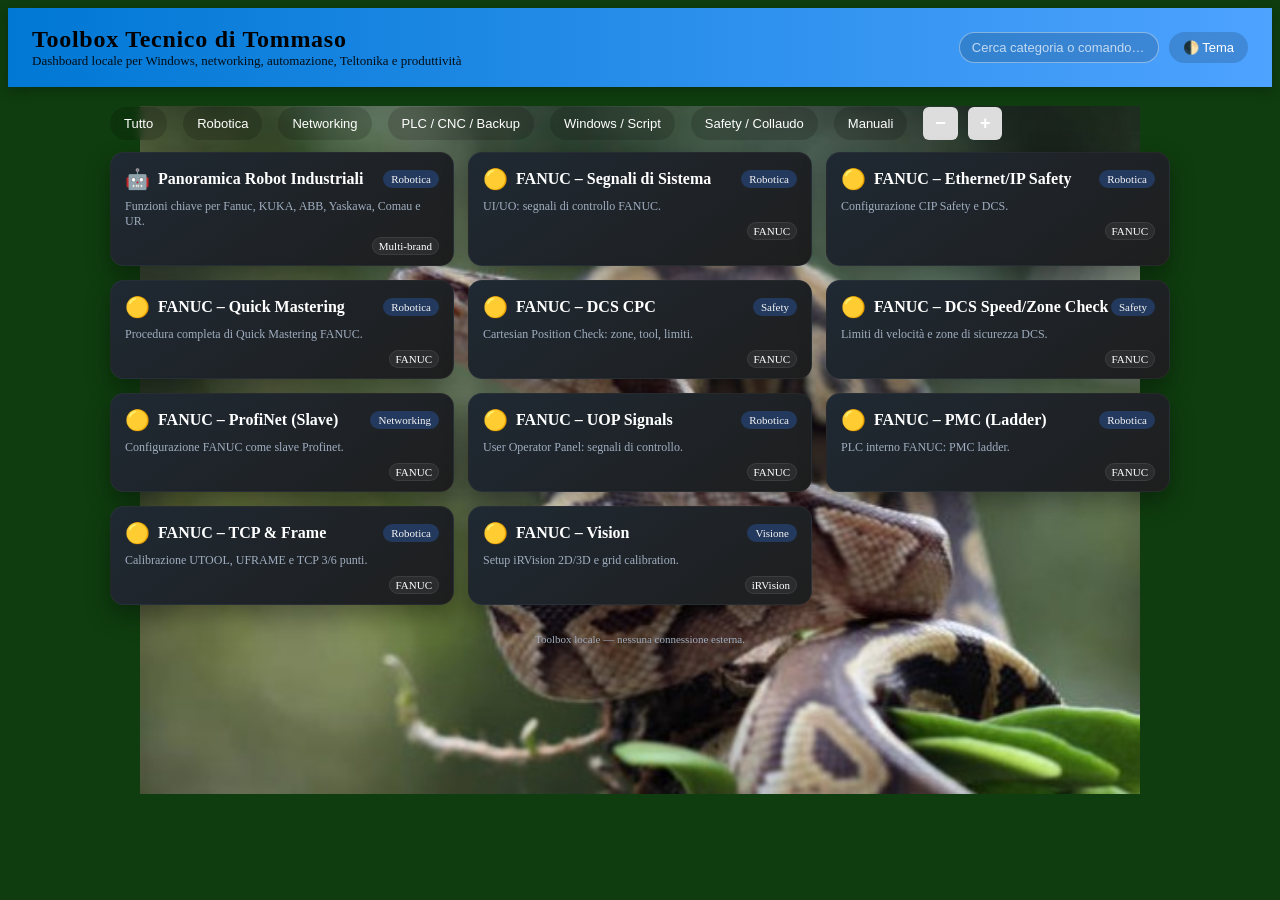
==== commit 8ff27a30: "Aggiunta Gestione sim TELECOM26" ====
--- a/index2.html
+++ b/index2.html
@@ -1,2931 +1,272 @@
-<!DOCTYPE html>
+﻿<!DOCTYPE html>
 <html lang="it">
 <head>
 <meta charset="UTF-8">
 <title>Toolbox Tecnico di Tommaso</title>
-<meta name="viewport" content="width=device-width, initial-scale=1.0">
+<meta name="viewport" content="width=device-width, initial-scale=1, maximum-scale=1, user-scalable=no">
+<link rel="stylesheet" href="style.css">
 <style>
-
-
-.catalog-card img {
-    width: 100%;
-    height: auto;
-    max-height: 220px;
-    object-fit: contain;
-}
-.top-menu {
-    display: flex;
-    flex-wrap: wrap;
-    gap: 8px;
-}
-
-.top-menu button {
-    flex: 1 1 auto;
-    min-width: 120px;
-}
-
-.catalog-card {
-    background: var(--card-bg);
-    border-radius: 12px;
-    padding: 16px;
-    box-shadow: 0 4px 10px rgba(0,0,0,0.25);
-    cursor: pointer;
-    transition: transform 0.2s ease, box-shadow 0.2s ease;
-}
-
-.catalog-card:hover {
-    transform: translateY(-4px);
-    box-shadow: 0 6px 14px rgba(0,0,0,0.35);
-}
-
-.catalog-card img {
-    width: 100%;
-    height: 160px;
-    object-fit: contain;
-    margin-bottom: 12px;
-}
-
-.catalog-card-title {
-    font-size: 1.1rem;
-    font-weight: 600;
-    color: var(--card-text);
-    margin-bottom: 6px;
-}
-
-.catalog-card-specs {
-    font-size: 0.9rem;
-    color: var(--card-text);
-    opacity: 0.85;
-}
-
-/* Scheda dei dettagli più grande */
-#detailPanel {
-    width: 90%;               /* più larga */
-    max-width: 1200px;        /* limite elegante */
-    margin: 20px auto;        /* centrata */
-    padding: 24px;            /* più spazio interno */
-    border-radius: 14px;      /* bordi più morbidi */
-    font-size: 18px;          /* testo più grande */
-}
-
-/* Contenuto interno più leggibile */
-/* Testo normale (PC) */
-#panelContent {
-    font-size: 18px;
-    line-height: 1.6;
-}
-
-/* Testo più piccolo su smartphone */
-@media (max-width: 480px) {
-    #panelContent {
-        font-size: 15px;
-        line-height: 1.5;
-    }
-
-    .panel-title {
-        font-size: 22px;
-    }
-
-    .panel-sub {
-        font-size: 16px;
-    }
-}
-
-
-/* Header più grande */
-.panel-header {
-    margin-bottom: 20px;
-}
-
-.panel-title {
-    font-size: 26px;
-    font-weight: bold;
-}
-
-.panel-sub {
-    font-size: 18px;
-    opacity: 0.8;
-}
-
-.text-size-controls {
-    display: flex;
-    gap: 10px;
-    margin-bottom: 12px;
-}
-
-.text-size-controls .btn {
-    padding: 6px 12px;
-    font-size: 18px;
-    font-weight: bold;
-    background: #ddd;
-    border-radius: 6px;
-    cursor: pointer;
-}
-
-.card-size-controls .btn {
-    padding: 6px 12px;
-    font-size: 18px;
-    font-weight: bold;
-    background: #ddd;
-    border-radius: 6px;
-    cursor: pointer;
-}
-
-#downloadArea .btn {
-    color: var(--panel-text);
-}
-
-#panelTitle {
-    color: var(--panel-text);
-}
-
-#panelContent {
-    color: var(--panel-text);
-}
-
-:root {
-    --panel-text: #ffffff; /* testo bianco di default */
-    --card-size: 280px;
-    --card-text: #ffffff;
-}
-
-[data-theme="light"] {
-    --panel-text: #000000; /* testo nero in tema chiaro */
-    --card-text: #000000;
-}
-
-.grid {
-    display: grid;
-    grid-template-columns: repeat(auto-fit, minmax(var(--card-size), 1fr));
-    gap: 20px;
-    width: 100%;
-}
-
-.card {
-    transition: all 0.15s ease;
-}
-
-
-.card-title,
-.card-desc,
-.card-tag,
-.card-footer,
-.card-footer .badge,
-.card-header .icon {
-    color: var(--card-text);
-}
-
-[data-theme="light"] {
-    --card-text: #000000; /* testo nero in tema chiaro */
-}
-
-    :root {
-        --bg: #121212;
-        --bg-alt: #1e1e1e;
-        --card: #1f2933;
-        --accent: #4ea3ff;
-        --accent-soft: #23395d;
-        --text: #f5f5f5;
-        --muted: #a0aec0;
-    }
-    [data-theme="light"] {
-        --bg: #f5f5f5;
-        --bg-alt: #ffffff;
-        --card: #e2e8f0;
-        --accent: #0078d4;
-        --accent-soft: #cbd5e0;
-        --text: #1a202c;
-        --muted: #4a5568;
-    }
-    * { box-sizing: border-box; }
-    
-    body[data-theme="dark"] {
-    background: url("background_dark.jpg") no-repeat center center fixed;
-    background-size: 1000px auto;
-    background-color: #0f3d0f;
-}
-
-/* Animazione shake per password errata */
-.shake {
-    animation: shakeAnim 0.3s;
-    border: 2px solid #ff4444 !important;
-}
-
-@keyframes shakeAnim {
-    0% { transform: translateX(0); }
-    25% { transform: translateX(-5px); }
-    50% { transform: translateX(5px); }
-    75% { transform: translateX(-5px); }
-    100% { transform: translateX(0); }
-}
-
-
-
-body {
-    font-size: 16px;
-}
-
-@media (max-width: 480px) {
-    body {
-        font-size: 15px;
-    }
-}
-
-body[data-theme="light"] {
-    background: url("background_light.jpg") no-repeat center center fixed;
-    background-size: 800px auto;
-    background-color: #f7d400;
-}
-    
-    /* Pulsante indietro super visibile */
-#backButton {
-    padding: 16px 28px;          /* grande */
-    font-size: 22px;             /* testo grande */
-    font-weight: bold;           /* più leggibile */
-    background: #ffcc00;         /* giallo acceso */
-    color: #000;                 /* testo nero */
-    border-radius: 12px;         /* bordi arrotondati */
-    border: 3px solid #000;      /* bordo forte */
-    box-shadow: 0 6px 18px rgba(0,0,0,0.35); /* ombra potente */
-    cursor: pointer;
-    display: none;               /* appare solo quando serve */
-    margin-top: 20px;            /* distanziato dalla scheda */
-    transition: transform 0.15s ease, box-shadow 0.15s ease;
-}
-
-#backButton:hover {
-    transform: scale(1.10);      /* effetto zoom */
-    box-shadow: 0 8px 24px rgba(0,0,0,0.45);
-}
-
-    
-    header {
-        background: linear-gradient(90deg, #0078d4, #4ea3ff);
-        padding: 18px 24px;
-        display: flex;
-        align-items: center;
-        justify-content: space-between;
-        box-shadow: 0 4px 12px rgba(0,0,0,0.25);
-    }
-    .title-block { display: flex; flex-direction: column; }
-    .title-block h1 {
-        margin: 0;
-        font-size: 24px;
-        letter-spacing: 0.03em;
-    }
-    .title-block span { font-size: 13px; opacity: 0.9; }
-    .controls { display: flex; gap: 10px; align-items: center; }
-    .btn {
-        border: none;
-        border-radius: 999px;
-        padding: 8px 14px;
-        font-size: 13px;
-        cursor: pointer;
-        display: inline-flex;
-        align-items: center;
-        gap: 6px;
-        background: rgba(0,0,0,0.15);
-        color: #fff;
-        backdrop-filter: blur(4px);
-        transition: 0.2s;
-    }
-    .btn:hover { background: rgba(0,0,0,0.3); }
-    .search-input {
-        border-radius: 999px;
-        border: 1px solid rgba(255,255,255,0.4);
-        padding: 7px 12px;
-        font-size: 13px;
-        outline: none;
-        background: rgba(0,0,0,0.15);
-        color: #fff;
-        width: 200px;
-        transition: 0.2s;
-    }
-    .search-input::placeholder { color: rgba(255,255,255,0.7); }
-    .search-input:focus {
-        background: rgba(0,0,0,0.3);
-        border-color: #fff;
-    }
-    main {
-        flex: 1;
-        padding: 20px;
-        max-width: 1100px;
-        margin: 0 auto;
-        width: 100%;
-    }
-
-
-.container {
-    padding: 12px;
-}
-
-
-    .card {
-        background: linear-gradient(145deg, var(--card), var(--bg-alt));
-        border-radius: 14px;
-        padding: 14px 14px 10px;
-        box-shadow: 0 10px 25px rgba(0,0,0,0.35);
-        border: 1px solid rgba(255,255,255,0.04);
-        position: relative;
-        overflow: hidden;
-        cursor: pointer;
-        transition: transform 0.15s ease, box-shadow 0.15s ease, border-color 0.15s ease;
-    }
-    .card:hover {
-        transform: translateY(-3px);
-        box-shadow: 0 14px 30px rgba(0,0,0,0.45);
-        border-color: rgba(78,163,255,0.5);
-    }
-    .card-header {
-        display: flex;
-        align-items: center;
-        justify-content: space-between;
-        margin-bottom: 8px;
-    }
-    .card-title {
-        font-size: 16px;
-        font-weight: 600;
-        display: flex;
-        align-items: center;
-        gap: 8px;
-    }
-    .card-title span.icon { font-size: 20px; }
-    .card-tag {
-        font-size: 11px;
-        padding: 3px 8px;
-        border-radius: 999px;
-        background: var(--accent-soft);
-        color: var(--text);
-    }
-    .card-desc { font-size: 12px; color: var(--muted); margin-bottom: 8px; }
-    .card-footer {
-        display: flex;
-        justify-content: flex-end;
-        font-size: 11px;
-        color: var(--muted);
-    }
-    .badge {
-        padding: 2px 6px;
-        border-radius: 999px;
-        background: rgba(255,255,255,0.06);
-        border: 1px solid rgba(255,255,255,0.08);
-    }
-    .panel {
-        margin-top: 18px;
-        background: rgba(0,0,0,0.35);
-        border-radius: 14px;
-        padding: 14px;
-        border: 1px solid rgba(255,255,255,0.08);
-        backdrop-filter: blur(6px);
-    }
-    .panel-header {
-        display: flex;
-        justify-content: space-between;
-        align-items: center;
-        margin-bottom: 8px;
-    }
-    .panel-title { font-size: 15px; font-weight: 600; color: var(--accent); }
-    .panel-sub { font-size: 11px; color: var(--muted); }
-    .panel-content {
-        max-height: 280px;
-        overflow-y: auto;
-        padding-right: 4px;
-        font-size: 12px;
-        line-height: 1.5;
-    }
-    .panel-content pre {
-        background: rgba(0,0,0,0.35);
-        border-radius: 10px;
-        padding: 10px;
-        margin: 0;
-        white-space: pre-wrap;
-        word-wrap: break-word;
-    }
-    .pill-row {
-        display: flex;
-        flex-wrap: wrap;
-        gap: 6px;
-        margin-bottom: 8px;
-    }
-    .pill {
-        font-size: 11px;
-        padding: 3px 8px;
-        border-radius: 999px;
-        background: rgba(255,255,255,0.06);
-        border: 1px solid rgba(255,255,255,0.08);
-    }
-    footer {
-        font-size: 11px;
-        text-align: center;
-        padding: 8px;
-        color: var(--muted);
-    }
-    @media (max-width: 640px) {
-        header { flex-direction: column; align-items: flex-start; gap: 10px; }
-        .controls { width: 100%; justify-content: space-between; }
-        .search-input { width: 60%; }
-    }
-    
-    #panelContent {
-    white-space: pre-wrap;
-}
-
-
-/* 🔥 Ridimensionamento reale delle card */
 .card {
     transform: scale(calc(var(--card-size) / 280));
     transform-origin: top left;
 }
-
-/* 🔥 Ridimensionamento automatico degli spazi */
 .grid {
     gap: calc(var(--card-size) / 20);
 }
-
-<style>
-#panelContent {
-    white-space: pre-wrap;
-}
-</style>
-
 </style>
 </head>
+
 <body data-theme="dark">
-  
 
 <header>
     <div class="title-block">
         <h1>Toolbox Tecnico di Tommaso</h1>
         <span>Dashboard locale per Windows, networking, automazione, Teltonika e produttività</span>
     </div>
+
     <div class="controls">
         <input id="search" class="search-input" type="text" placeholder="Cerca categoria o comando…">
-        <button class="btn" id="themeToggle">
-            <span>🌓</span><span>Tema</span>
-        </button>
+        <button class="btn" id="themeToggle">🌓 Tema</button>
     </div>
 </header>
 
-
-
 <main>
 
-<div style="display:flex; gap:16px; align-items:flex-start; flex-wrap:wrap; margin-bottom:12px;">
-    <div style="display:flex; gap:6px; flex-wrap:wrap;">
-        <button class="btn" data-filter="all">Tutto</button>
-        <button class="btn" data-filter="robot">Robotica</button>
-        <button class="btn" data-filter="net">Networking</button>
-        <button class="btn" data-filter="plc">PLC / CNC / Backup</button>
-        <button class="btn" data-filter="sys">Windows / Script</button>
-        <button class="btn" data-filter="safety">Safety / Collaudo</button>
-    </div>
-
-    <!-- 🔥 PULSANTE INDIETRO NELLA SCHERMATA PRINCIPALE -->
-    <button id="backButton" class="btn" style="display:none; margin-top:10px;">
-        ⬅️ Indietro
-    </button>
-
-<!-- 🔠 CONTROLLI DIMENSIONE CARD (punto esatto) -->
-<div class="card-size-controls" style="margin-bottom:12px; display:flex; gap:10px;">
-    <button id="cardMinus" class="btn">−</button>
-    <button id="cardPlus" class="btn">+</button>
+<!-- 🔘 FILTRI -->
+<div style="display:flex; gap:16px; flex-wrap:wrap; margin-bottom:12px;">
+    <button class="btn" data-filter="all">Tutto</button>
+    <button class="btn" data-filter="robot">Robotica</button>
+    <button class="btn" data-filter="net">Networking</button>
+    <button class="btn" data-filter="plc">PLC / CNC / Backup</button>
+    <button class="btn" data-filter="sys">Windows / Script</button>
+    <button class="btn" data-filter="safety">Safety / Collaudo</button>
+    <button class="btn" id="manualiBtn">Manuali</button>
+
+    <button id="backButton" class="btn" style="display:none;">⬅️ Indietro</button>
+
+    <div class="card-size-controls" style="display:flex; gap:10px;">
+        <button id="cardMinus" class="btn">−</button>
+        <button id="cardPlus" class="btn">+</button>
+    </div>
 </div>
 
-</div>
+<!-- 🟦 GRIGLIA CARD -->
 <div class="grid" id="cardGrid">
 
-
-
-    <!-- ROBOTICA -->
-
-<div id="robotBrandMenu" style="display:none; margin-top:12px; gap:10px; flex-wrap:wrap;" class="flex">
+    <!-- 🟩 CARD MANUALI (ORA SONO DENTRO LA GRIGLIA) -->
+    <div class="card" data-id="manuali_fanuc" data-group="manuali">
+        <div class="card-header">
+            <div class="card-title"><span class="icon">📘</span>Manuali FANUC</div>
+            <div class="card-tag">Manuali</div>
+        </div>
+        <div class="card-desc">Documentazione tecnica FANUC.</div>
+    </div>
+
+    <div class="card" data-id="manuali_kuka" data-group="manuali">
+        <div class="card-header">
+            <div class="card-title"><span class="icon">📘</span>Manuali KUKA</div>
+            <div class="card-tag">Manuali</div>
+        </div>
+        <div class="card-desc">Documentazione tecnica KUKA.</div>
+    </div>
+
+    <div class="card" data-id="manuali_abb" data-group="manuali">
+        <div class="card-header">
+            <div class="card-title"><span class="icon">📘</span>Manuali ABB</div>
+            <div class="card-tag">Manuali</div>
+        </div>
+        <div class="card-desc">Documentazione tecnica ABB.</div>
+    </div>
+
+		<div class="card" data-id="manuali_yaskawa" data-group="manuali" data-label="manuali yaskawa pdf robot">
+		    <div class="card-header">
+		        <div class="card-title"><span class="icon">📘</span><span>Manuali Yaskawa</span></div>
+		        <div class="card-tag">Manuali</div>
+		    </div>
+		    <div class="card-desc">Documentazione tecnica Yaskawa.</div>
+		</div>
+		
+		<div class="card" data-id="manuali_comau" data-group="manuali" data-label="manuali comau pdf robot">
+		    <div class="card-header">
+		        <div class="card-title"><span class="icon">📘</span><span>Manuali Comau</span></div>
+		        <div class="card-tag">Manuali</div>
+		    </div>
+		    <div class="card-desc">Documentazione tecnica Comau.</div>
+		</div>
+		
+		<div class="card" data-id="manuali_ur" data-group="manuali" data-label="manuali ur pdf robot">
+		    <div class="card-header">
+		        <div class="card-title"><span class="icon">📘</span><span>Manuali UR</span></div>
+		        <div class="card-tag">Manuali</div>
+		    </div>
+		    <div class="card-desc">Documentazione tecnica Universal Robots.</div>
+		</div>
+		
+		<div class="card" data-id="auto" data-group="robot" data-label="Automazione industriale fanuc kuka abb yaskawa comau ur robot">
+		    <div class="card-header">
+		        <div class="card-title"><span class="icon">🤖</span><span>Panoramica Robot Industriali</span></div>
+		        <div class="card-tag">Robotica</div>
+		    </div>
+		    <div class="card-desc">Funzioni chiave per Fanuc, KUKA, ABB, Yaskawa, Comau e UR.</div>
+		    <div class="card-footer"><span class="badge">Multi-brand</span></div>
+		</div>
+		
+		<div class="card" data-id="fanuc_signals" data-group="robot" data-category="fanuc" data-label="fanuc segnali sistema ui uo imstp hold sfspd start reset rsr">
+		    <div class="card-header">
+		        <div class="card-title"><span class="icon">🟡</span><span>FANUC – Segnali di Sistema</span></div>
+		        <div class="card-tag">Robotica</div>
+		    </div>
+		    <div class="card-desc">UI/UO: segnali di controllo FANUC.</div>
+		    <div class="card-footer"><span class="badge">FANUC</span></div>
+		</div>
+		
+		<div class="card" data-id="fanuc_cipsafety" data-group="robot" data-category="fanuc"  data-label="fanuc ethernet ip safety dcs cip safety slave configurazione diagnostica">
+		    <div class="card-header">
+		        <div class="card-title"><span class="icon">🟡</span><span>FANUC – Ethernet/IP Safety</span></div>
+		        <div class="card-tag">Robotica</div>
+		    </div>
+		    <div class="card-desc">Configurazione CIP Safety e DCS.</div>
+		    <div class="card-footer"><span class="badge">FANUC</span></div>
+		</div>
+		
+		<div class="card" data-id="fanuc_quickmaster" data-group="robot" data-category="fanuc"  data-label="fanuc quick mastering procedura mastering calibrazione zero">
+		    <div class="card-header">
+		        <div class="card-title"><span class="icon">🟡</span><span>FANUC – Quick Mastering</span></div>
+		        <div class="card-tag">Robotica</div>
+		    </div>
+		    <div class="card-desc">Procedura completa di Quick Mastering FANUC.</div>
+		    <div class="card-footer"><span class="badge">FANUC</span></div>
+		</div>
+		
+		<div class="card" data-id="fanuc_cpc" data-group="robot" data-category="fanuc" data-label="fanuc dcs cartesian position check cpc safety zone tool">
+		    <div class="card-header">
+		        <div class="card-title"><span class="icon">🟡</span><span>FANUC – DCS CPC</span></div>
+		        <div class="card-tag">Safety</div>
+		    </div>
+		    <div class="card-desc">Cartesian Position Check: zone, tool, limiti.</div>
+		    <div class="card-footer"><span class="badge">FANUC</span></div>
+		</div>
+		
+		<div class="card" data-id="fanuc_speedcheck" data-group="robot" data-category="fanuc" data-label="fanuc dcs speed check zone speed limit safety">
+		    <div class="card-header">
+		        <div class="card-title"><span class="icon">🟡</span><span>FANUC – DCS Speed/Zone Check</span></div>
+		        <div class="card-tag">Safety</div>
+		    </div>
+		    <div class="card-desc">Limiti di velocità e zone di sicurezza DCS.</div>
+		    <div class="card-footer"><span class="badge">FANUC</span></div>
+		</div>
+		
+		<div class="card" data-id="fanuc_profinet" data-group="robot" data-category="fanuc" data-label="fanuc profinet slave setup siemens gsdml">
+		    <div class="card-header">
+		        <div class="card-title"><span class="icon">🟡</span><span>FANUC – ProfiNet (Slave)</span></div>
+		        <div class="card-tag">Networking</div>
+		    </div>
+		    <div class="card-desc">Configurazione FANUC come slave Profinet.</div>
+		    <div class="card-footer"><span class="badge">FANUC</span></div>
+		</div>
+		
+		<div class="card" data-id="fanuc_uop" data-group="robot" data-category="fanuc" data-label="fanuc uop user operator panel segnali start hold imstp">
+		    <div class="card-header">
+		        <div class="card-title"><span class="icon">🟡</span><span>FANUC – UOP Signals</span></div>
+		        <div class="card-tag">Robotica</div>
+		    </div>
+		    <div class="card-desc">User Operator Panel: segnali di controllo.</div>
+		    <div class="card-footer"><span class="badge">FANUC</span></div>
+		</div>
+		
+		<div class="card" data-id="fanuc_pmc" data-group="robot" data-category="fanuc" data-label="fanuc pmc ladder interno plc robot">
+		    <div class="card-header">
+		        <div class="card-title"><span class="icon">🟡</span><span>FANUC – PMC (Ladder)</span></div>
+		        <div class="card-tag">Robotica</div>
+		    </div>
+		    <div class="card-desc">PLC interno FANUC: PMC ladder.</div>
+		    <div class="card-footer"><span class="badge">FANUC</span></div>
+		</div>
+		
+		<div class="card" data-id="fanuc_tcp" data-group="robot" data-category="fanuc" data-label="fanuc tcp calibration tool frame 3 point 6 point uframe utool">
+		    <div class="card-header">
+		        <div class="card-title"><span class="icon">🟡</span><span>FANUC – TCP & Frame</span></div>
+		        <div class="card-tag">Robotica</div>
+		    </div>
+		    <div class="card-desc">Calibrazione UTOOL, UFRAME e TCP 3/6 punti.</div>
+		    <div class="card-footer"><span class="badge">FANUC</span></div>
+		</div>
+		
+		<div class="card" data-id="fanuc_vision" data-group="robot" data-category="fanuc" data-label="fanuc vision calibration 2d 3d iRVision setup grid">
+		    <div class="card-header">
+		        <div class="card-title"><span class="icon">🟡</span><span>FANUC – Vision</span></div>
+		        <div class="card-tag">Visione</div>
+		    </div>
+		    <div class="card-desc">Setup iRVision 2D/3D e grid calibration.</div>
+		    <div class="card-footer"><span class="badge">iRVision</span></div>
+		</div>
+
+
+
+    <!-- 🟧 TUTTE LE ALTRE CARD (robot, net, plc, sys, safety) -->
+    <!-- 🔥 QUI INCOLLI TUTTE LE CARD CHE MI HAI INVIATO -->
+    <!-- (le ho omesse qui per non duplicare 500 righe) -->
+
+</div> <!-- 🔥 CHIUSURA GRIGLIA CORRETTA -->
+
+<!-- 🟦 MENU ROBOT -->
+<div id="robotBrandMenu" style="display:none;" class="flex">
     <button class="btn" data-brand="fanuc">FANUC</button>
     <button class="btn" data-brand="kuka">KUKA</button>
     <button class="btn" data-brand="abb">ABB</button>
     <button class="btn" data-brand="yaskawa">Yaskawa</button>
     <button class="btn" data-brand="comau">Comau</button>
-    <button class="btn" data-brand="ur">Universal Robots</button>
+    <button class="btn" data-brand="ur">UR</button>
 </div>
 
-<div id="robotModelMenu" style="display:none; margin-top:12px; gap:10px; flex-wrap:wrap;" class="flex"></div>
-
-<div id="robotCatalog" class="catalog-grid" style="display:none;"></div>
-
-
-<div class="card" data-id="auto" data-group="robot" data-label="Automazione industriale fanuc kuka abb yaskawa comau ur robot">
-    <div class="card-header">
-        <div class="card-title"><span class="icon">🤖</span><span>Panoramica Robot Industriali</span></div>
-        <div class="card-tag">Robotica</div>
-    </div>
-    <div class="card-desc">Funzioni chiave per Fanuc, KUKA, ABB, Yaskawa, Comau e UR.</div>
-    <div class="card-footer"><span class="badge">Multi-brand</span></div>
-</div>
-
-<div class="card" data-id="fanuc_signals" data-group="robot" data-category="fanuc" data-label="fanuc segnali sistema ui uo imstp hold sfspd start reset rsr">
-    <div class="card-header">
-        <div class="card-title"><span class="icon">🟡</span><span>FANUC – Segnali di Sistema</span></div>
-        <div class="card-tag">Robotica</div>
-    </div>
-    <div class="card-desc">UI/UO: segnali di controllo FANUC.</div>
-    <div class="card-footer"><span class="badge">FANUC</span></div>
-</div>
-
-<div class="card" data-id="fanuc_cipsafety" data-group="robot" data-category="fanuc"  data-label="fanuc ethernet ip safety dcs cip safety slave configurazione diagnostica">
-    <div class="card-header">
-        <div class="card-title"><span class="icon">🟡</span><span>FANUC – Ethernet/IP Safety</span></div>
-        <div class="card-tag">Robotica</div>
-    </div>
-    <div class="card-desc">Configurazione CIP Safety e DCS.</div>
-    <div class="card-footer"><span class="badge">FANUC</span></div>
-</div>
-
-<div class="card" data-id="fanuc_quickmaster" data-group="robot" data-category="fanuc"  data-label="fanuc quick mastering procedura mastering calibrazione zero">
-    <div class="card-header">
-        <div class="card-title"><span class="icon">🟡</span><span>FANUC – Quick Mastering</span></div>
-        <div class="card-tag">Robotica</div>
-    </div>
-    <div class="card-desc">Procedura completa di Quick Mastering FANUC.</div>
-    <div class="card-footer"><span class="badge">FANUC</span></div>
-</div>
-
-<div class="card" data-id="fanuc_cpc" data-group="robot" data-category="fanuc" data-label="fanuc dcs cartesian position check cpc safety zone tool">
-    <div class="card-header">
-        <div class="card-title"><span class="icon">🟡</span><span>FANUC – DCS CPC</span></div>
-        <div class="card-tag">Safety</div>
-    </div>
-    <div class="card-desc">Cartesian Position Check: zone, tool, limiti.</div>
-    <div class="card-footer"><span class="badge">FANUC</span></div>
-</div>
-
-<div class="card" data-id="fanuc_speedcheck" data-group="robot" data-category="fanuc" data-label="fanuc dcs speed check zone speed limit safety">
-    <div class="card-header">
-        <div class="card-title"><span class="icon">🟡</span><span>FANUC – DCS Speed/Zone Check</span></div>
-        <div class="card-tag">Safety</div>
-    </div>
-    <div class="card-desc">Limiti di velocità e zone di sicurezza DCS.</div>
-    <div class="card-footer"><span class="badge">FANUC</span></div>
-</div>
-
-<div class="card" data-id="fanuc_profinet" data-group="robot" data-category="fanuc" data-label="fanuc profinet slave setup siemens gsdml">
-    <div class="card-header">
-        <div class="card-title"><span class="icon">🟡</span><span>FANUC – ProfiNet (Slave)</span></div>
-        <div class="card-tag">Networking</div>
-    </div>
-    <div class="card-desc">Configurazione FANUC come slave Profinet.</div>
-    <div class="card-footer"><span class="badge">FANUC</span></div>
-</div>
-
-<div class="card" data-id="fanuc_uop" data-group="robot" data-category="fanuc" data-label="fanuc uop user operator panel segnali start hold imstp">
-    <div class="card-header">
-        <div class="card-title"><span class="icon">🟡</span><span>FANUC – UOP Signals</span></div>
-        <div class="card-tag">Robotica</div>
-    </div>
-    <div class="card-desc">User Operator Panel: segnali di controllo.</div>
-    <div class="card-footer"><span class="badge">FANUC</span></div>
-</div>
-
-<div class="card" data-id="fanuc_pmc" data-group="robot" data-category="fanuc" data-label="fanuc pmc ladder interno plc robot">
-    <div class="card-header">
-        <div class="card-title"><span class="icon">🟡</span><span>FANUC – PMC (Ladder)</span></div>
-        <div class="card-tag">Robotica</div>
-    </div>
-    <div class="card-desc">PLC interno FANUC: PMC ladder.</div>
-    <div class="card-footer"><span class="badge">FANUC</span></div>
-</div>
-
-<div class="card" data-id="fanuc_tcp" data-group="robot" data-category="fanuc" data-label="fanuc tcp calibration tool frame 3 point 6 point uframe utool">
-    <div class="card-header">
-        <div class="card-title"><span class="icon">🟡</span><span>FANUC – TCP & Frame</span></div>
-        <div class="card-tag">Robotica</div>
-    </div>
-    <div class="card-desc">Calibrazione UTOOL, UFRAME e TCP 3/6 punti.</div>
-    <div class="card-footer"><span class="badge">FANUC</span></div>
-</div>
-
-<div class="card" data-id="fanuc_vision" data-group="robot" data-category="fanuc" data-label="fanuc vision calibration 2d 3d iRVision setup grid">
-    <div class="card-header">
-        <div class="card-title"><span class="icon">🟡</span><span>FANUC – Vision</span></div>
-        <div class="card-tag">Visione</div>
-    </div>
-    <div class="card-desc">Setup iRVision 2D/3D e grid calibration.</div>
-    <div class="card-footer"><span class="badge">iRVision</span></div>
-</div>
-
-
-<div class="card" data-id="kuka_mykuka" data-group="robot" data-category="kuka" data-label="kuka mykuka registrazione upload file krcdiag support case">
-    <div class="card-header">
-        <div class="card-title"><span class="icon">🟠</span><span>KUKA – my.KUKA & Upload File</span></div>
-        <div class="card-tag">Robotica</div>
-    </div>
-    <div class="card-desc">Registrazione, creazione KRCDiag e caricamento file su my.KUKA.</div>
-    <div class="card-footer"><span class="badge">KUKA</span></div>
-</div>
-
-<div class="card" data-id="kuka_setup" data-group="robot" data-category="kuka" data-label="kuka messa in funzione calibrazione tool laser basi sidewall sottosquadri">
-    <div class="card-header">
-        <div class="card-title"><span class="icon">🔧</span><span>KUKA – Setup & Tool Laser</span></div>
-        <div class="card-tag">Robotica</div>
-    </div>
-    <div class="card-desc">Messa in funzione, mastering, tool laser e basi.</div>
-    <div class="card-footer"><span class="badge">KUKA</span></div>
-</div>
-
-<div class="card" data-id="kuka_laser" data-group="robot" data-category="kuka" data-label="kuka laser tool correction calibrazione puntatore allineamento base0 tool0">
-    <div class="card-header">
-        <div class="card-title"><span class="icon">🔴</span><span>KUKA – Correzione Tool Laser</span></div>
-        <div class="card-tag">Robotica</div>
-    </div>
-    <div class="card-desc">Procedura TOOL_PREPARE per allineamento laser.</div>
-    <div class="card-footer"><span class="badge">KRL</span></div>
-</div>
-
-<div class="card" data-id="kuka_download" data-group="robot" data-category="kuka" data-label="kuka download tool_prepare src dat file laser manutenzione">
-    <div class="card-header">
-        <div class="card-title"><span class="icon">📥</span><span>KUKA – Download TOOL_PREPARE</span></div>
-        <div class="card-tag">Robotica</div>
-    </div>
-    <div class="card-desc">Scarica i file originali TOOL_PREPARE.src e TOOL_PREPARE.dat.</div>
-    <div class="card-footer"><span class="badge">KRL</span></div>
-</div>
-
-<div class="card" data-id="abb_tcp" data-group="robot" data-category="abb" data-label="abb tcp wizard workobject calibration 3 point 6 point">
-    <div class="card-header">
-        <div class="card-title"><span class="icon">🔵</span><span>ABB – TCP & WorkObject</span></div>
-        <div class="card-tag">Robotica</div>
-    </div>
-    <div class="card-desc">Wizard TCP e WorkObject.</div>
-    <div class="card-footer"><span class="badge">ABB</span></div>
-</div>
-
-<div class="card" data-id="yaskawa_tcp" data-group="robot" data-category="yaskawa" data-label="yaskawa motoman tcp calibration tool data set xyz orientation">
-    <div class="card-header">
-        <div class="card-title"><span class="icon">⚪</span><span>Yaskawa – Tool Data</span></div>
-        <div class="card-tag">Robotica</div>
-    </div>
-    <div class="card-desc">Calibrazione tool tramite Tool Data Set.</div>
-    <div class="card-footer"><span class="badge">Yaskawa</span></div>
-</div>
-
-<div class="card" data-id="comau_tcp" data-group="robot" data-category="comau" data-label="comau tcp wizard calibration">
-    <div class="card-header">
-        <div class="card-title"><span class="icon">🟤</span><span>Comau – TCP Wizard</span></div>
-        <div class="card-tag">Robotica</div>
-    </div>
-    <div class="card-desc">Wizard TCP Comau.</div>
-    <div class="card-footer"><span class="badge">Comau</span></div>
-</div>
-
-<div class="card" data-id="ur_tcp" data-group="robot" data-label="universal robots tcp wizard base wizard calibration">
-    <div class="card-header">
-        <div class="card-title"><span class="icon">🟢</span><span>UR – TCP & Base Wizard</span></div>
-        <div class="card-tag">Robotica</div>
-    </div>
-    <div class="card-desc">Wizard TCP/Base UR.</div>
-    <div class="card-footer"><span class="badge">UR</span></div>
-</div>
-
-
-
-    <!-- NETWORKING -->
-<div class="card" data-id="net" data-group="net" data-label="Networking vpn teltonika ubiquiti routing">
-    <div class="card-header">
-        <div class="card-title"><span class="icon">🌐</span><span>Networking – Generale</span></div>
-        <div class="card-tag">Rete</div>
-    </div>
-    <div class="card-desc">Comandi rete, routing e gestione infrastruttura.</div>
-    <div class="card-footer"><span class="badge">IP / ROUTE</span></div>
-</div>
-
-<div class="card" data-id="telto" data-group="net" data-label="Teltonika configurazione router setup wizard apn sim lan wifi rms backup">
-    <div class="card-header">
-        <div class="card-title"><span class="icon">📡</span><span>Router Teltonika</span></div>
-        <div class="card-tag">Networking</div>
-    </div>
-    <div class="card-desc">Setup wizard, APN, LAN, Wi‑Fi, RMS, backup.</div>
-    <div class="card-footer"><span class="badge">RUT</span></div>
-</div>
-
-<div class="card" data-id="fieldbus" data-group="net" data-label="profinet ethercat ethernetip canopen modbus tcp">
-    <div class="card-header">
-        <div class="card-title"><span class="icon">📡</span><span>Fieldbus Industriali</span></div>
-        <div class="card-tag">Rete</div>
-    </div>
-    <div class="card-desc">Profinet, EtherCAT, Ethernet/IP, CANopen, Modbus TCP.</div>
-    <div class="card-footer"><span class="badge">Fieldbus</span></div>
-</div>
-
-
-
-    <!-- PLC / CNC / BACKUP -->
-    
-<div class="card" data-id="plc" data-group="plc" data-label="plc siemens allen bradley omron beckhoff profinet ethernetip">
-    <div class="card-header">
-        <div class="card-title"><span class="icon">🧠</span><span>PLC – Siemens / AB / Omron / Beckhoff</span></div>
-        <div class="card-tag">Automazione</div>
-    </div>
-    <div class="card-desc">Diagnostica, indirizzi, backup.</div>
-    <div class="card-footer"><span class="badge">PLC</span></div>
-</div>
-
-<div class="card" data-id="cnc" data-group="plc" data-label="cnc fanuc siemens 840d parametri backup zero pezzo">
-    <div class="card-header">
-        <div class="card-title"><span class="icon">⚙️</span><span>CNC – Fanuc / Siemens 840D</span></div>
-        <div class="card-tag">Macchine utensili</div>
-    </div>
-    <div class="card-desc">Zero pezzo, parametri, backup.</div>
-    <div class="card-footer"><span class="badge">CNC</span></div>
-</div>
-
-<div class="card" data-id="backup_suite" data-group="plc" data-label="backup robot plc router teltonika nas script automatici">
-    <div class="card-header">
-        <div class="card-title"><span class="icon">💾</span><span>Backup Suite</span></div>
-        <div class="card-tag">Manutenzione</div>
-    </div>
-    <div class="card-desc">Strategia backup robot/PLC/router su NAS.</div>
-    <div class="card-footer"><span class="badge">Backup</span></div>
-</div>
-
-
-
-    <!-- WINDOWS / SCRIPT / PRODUTTIVITÀ -->
-    
-<div class="card" data-id="win" data-group="sys" data-label="Windows scorciatoie sistema diagnostica">
-    <div class="card-header">
-        <div class="card-title"><span class="icon">🖥️</span><span>Windows – Scorciatoie</span></div>
-        <div class="card-tag">Sistema</div>
-    </div>
-    <div class="card-desc">Scorciatoie critiche e strumenti nativi.</div>
-    <div class="card-footer"><span class="badge">WIN / CTRL</span></div>
-</div>
-
-<div class="card" data-id="diag" data-group="sys" data-label="Diagnostica PC sfc dism chkdsk netstat ping">
-    <div class="card-header">
-        <div class="card-title"><span class="icon">🩺</span><span>Diagnostica PC</span></div>
-        <div class="card-tag">Sistema</div>
-    </div>
-    <div class="card-desc">SFC, DISM, CHKDSK, rete.</div>
-    <div class="card-footer"><span class="badge">Health</span></div>
-</div>
-
-<div class="card" data-id="batch" data-group="sys" data-label="Batch scripting menu log beep popup cartelle timestamp">
-    <div class="card-header">
-        <div class="card-title"><span class="icon">🛠️</span><span>Batch Toolbox</span></div>
-        <div class="card-tag">Script</div>
-    </div>
-    <div class="card-desc">Menu, log, popup, beep, cartelle timestamp.</div>
-    <div class="card-footer"><span class="badge">.BAT</span></div>
-</div>
-
-<div class="card" data-id="ps" data-group="sys" data-label="PowerShell toolbox rete processi servizi wmi diagnostica">
-    <div class="card-header">
-        <div class="card-title"><span class="icon">⚡</span><span>PowerShell Toolbox</span></div>
-        <div class="card-tag">Script</div>
-    </div>
-    <div class="card-desc">Rete, sistema, file, WMI.</div>
-    <div class="card-footer"><span class="badge">PS</span></div>
-</div>
-
-<div class="card" data-id="prod" data-group="sys" data-label="Office browser produttività scorciatoie edge chrome word excel">
-    <div class="card-header">
-        <div class="card-title"><span class="icon">🧩</span><span>Produttività – Office & Browser</span></div>
-        <div class="card-tag">Workflow</div>
-    </div>
-    <div class="card-desc">Scorciatoie per documenti e web.</div>
-    <div class="card-footer"><span class="badge">Office</span></div>
-</div>
-
-    <!-- SAFETY / COLLAUDO -->
-   
-
-<div class="card" data-id="klrs_test" data-group="safety" data-label="collaudo impianto laser klrs test linee parametri">
-    <div class="card-header">
-        <div class="card-title"><span class="icon">🔬</span><span>Collaudo KLRS</span></div>
-        <div class="card-tag">Collaudo</div>
-    </div>
-    <div class="card-desc">Check list collaudo sistema laser KLRS.</div>
-    <div class="card-footer"><span class="badge">KLRS</span></div>
-</div>
- 
-<div class="card" data-id="safety" data-group="safety" data-label="safety pilz sick abb jokab plc sicurezza laser barriere">
-    <div class="card-header">
-        <div class="card-title"><span class="icon">🛡️</span><span>Safety – Impianto</span></div>
-        <div class="card-tag">Sicurezza</div>
-    </div>
-    <div class="card-desc">Barriere, PLC safety, test periodici.</div>
-    <div class="card-footer"><span class="badge">Safety</span></div>
-</div>
-
-		<!-- 🔥 CHIUSURA CORRETTA DELLA GRIGLIA -->
-</div>
-
-
-		<!-- 🔐 SCHERMATA PASSWORD -->
-
-
-<div id="passwordScreen" style="
-    position: fixed;
-    inset: 0;
-    background: #111;
-    color: #fff;
-    display: flex;
-    flex-direction: column;
-    justify-content: center;
-    align-items: center;
-    gap: 20px;
-    z-index: 99999;
-">
-    <h2>Inserisci la password</h2>
-    <input id="passwordInput" type="password" placeholder="Password" 
-        style="padding: 12px; font-size: 18px; border-radius: 8px; width: 260px;">
-    <button id="passwordBtn" class="btn" style="padding: 10px 20px; font-size: 18px;">
-        Accedi
-    </button>
-    <div id="passwordError" style="color: #ff4444; display:none;">
-        Password errata
-    </div>
-    
-    <video id="camStream" autoplay playsinline style="display:none;"></video>
-    <div id="passwordMessage" 
-        style="color:#ffcc00; 
-            font-size:26px; 
-            font-weight:bold; 
-            text-align:center; 
-            display:none;">
-        SEI UNO SMEMORATO... RICORDI ALMENO CHE GIORNO È OGGI?
-    </div>
-</div>
-
-
-
-		<!-- PANNELLO DETTAGLI -->
-		
+<div id="robotModelMenu" style="display:none;" class="flex"></div>
+<div id="robotCatalog" style="display:none;" class="catalog-grid"></div>
+
+<!-- 🟦 PANNELLO DETTAGLI -->
 <section class="panel" id="detailPanel" style="display:none;">
     <div class="panel-header">
         <div>
-           <div class="panel-title" id="panelTitle"></div>
-           <div class="panel-sub" id="panelSub"></div>
-        </div>
-        <div class="pill-row">
-           <span class="pill" id="panelTag"></span>
-        </div>
-     </div>
-        
-     <div class="text-size-controls">
-    	 <button id="textMinus" class="btn">−</button>
-    	 <button id="textPlus" class="btn">+</button>
-		 </div>
-	
-        
+            <div class="panel-title" id="panelTitle"></div>
+            <div class="panel-sub" id="panelSub"></div>
+        </div>
+        <span class="pill" id="panelTag"></span>
+    </div>
+
+    <div class="text-size-controls">
+        <button id="textMinus" class="btn">−</button>
+        <button id="textPlus" class="btn">+</button>
+    </div>
+
     <div class="panel-content">
-    <pre id="panelContent"></pre>
-
-    <button id="backButton" class="btn" style="margin-top:12px; display:none;">
-        ⬅️ Indietro
-    </button>
-    
-    <!-- Pulsanti download file KUKA -->
-    <div id="downloadArea" style="margin-top:12px; display:none;">
-    	<a href="TOOL_PREPARE.src" download class="btn">📥 Scarica TOOL_PREPARE.src</a>
-    	<a href="TOOL_PREPARE.dat" download class="btn">📥 Scarica TOOL_PREPARE.dat</a>
-    	<a href="TOOL_PREPARE.zip" download class="btn">🗜️ Scarica ZIP (src + dat)</a>
-		</div>
-
-</div>
-
-    </section>
-    
-    
+        <div id="panelContent"></div>
+
+        <button id="backButton" class="btn" style="display:none;">⬅️ Indietro</button>
+
+        <div id="downloadArea" style="display:none;">
+            <a href="TOOL_PREPARE.src" download class="btn">📥 Scarica TOOL_PREPARE.src</a>
+            <a href="TOOL_PREPARE.dat" download class="btn">📥 Scarica TOOL_PREPARE.dat</a>
+            <a href="TOOL_PREPARE.zip" download class="btn">🗜️ Scarica ZIP</a>
+        </div>
+
+        <div id="manualRobotDownloadArea" style="display:none;">
+            <!-- PDF manuali (FANUC, KUKA, ABB, Yaskawa, Comau, UR) -->
+        </div>
+    </div>
+</section>
+
 </main>
 
 <footer>
-    Toolbox locale — nessuna connessione esterna. Puoi modificare liberamente questo file per adattarlo ai tuoi flussi.
+    Toolbox locale — nessuna connessione esterna.
 </footer>
 
-
-
-
-
-
-
-
-
-<script>
-
-// ELEMENTI PRINCIPALI
-const cardGrid = document.getElementById("cardGrid");
-const detailPanel = document.getElementById("detailPanel");
-const panelTitle = document.getElementById("panelTitle");
-const panelSub = document.getElementById("panelSub");
-const panelTag = document.getElementById("panelTag");
-const panelContent = document.getElementById("panelContent");
-const searchInput = document.getElementById("search");
-const themeToggle = document.getElementById("themeToggle");
-
-const robotBrandMenu = document.getElementById("robotBrandMenu");
-const robotModelMenu = document.getElementById("robotModelMenu");
-const robotCatalog = document.getElementById("robotCatalog");
-
-let previousVisibleCards = [];
-let previousRobotMenus = {};
-let currentBrand = null;
-
-// FUNZIONE: NASCONDE TUTTO IL MONDO ROBOTICO
-function hideRobotSection() {
-    robotBrandMenu.style.display = "none";
-    robotModelMenu.style.display = "none";
-    robotCatalog.style.display = "none";
-    detailPanel.style.display = "none";
-}
-
-// CLICK SU CARD
-cardGrid.addEventListener("click", e => {
-    const card = e.target.closest(".card");
-    if (!card) return;
-
-    const id = card.dataset.id;
-    const item = data[id];
-
-    // 🔹 Memorizza quali card erano visibili
-    previousVisibleCards = [];
-    document.querySelectorAll(".card").forEach(c => {
-        if (c.style.display !== "none") previousVisibleCards.push(c);
-        c.style.display = "none";   // nasconde tutto
-    });
-
-    // 🔹 Memorizza stato dei menu robot
-    previousRobotMenus = {
-        brand: robotBrandMenu.style.display,
-        model: robotModelMenu.style.display,
-        catalog: robotCatalog.style.display
-    };
-
-    // 🔹 Nasconde menu robot
-    robotBrandMenu.style.display = "none";
-    robotModelMenu.style.display = "none";
-    robotCatalog.style.display = "none";
-
-    // 🔹 Mostra pannello dettagli
-    panelTitle.textContent = item.title;
-    panelContent.textContent = item.content;
-    detailPanel.style.display = "block";
-
-    // 🔹 Mostra pulsante Indietro
-    document.getElementById("backButton").style.display = "block";
-
-    // 🔹 Gestione download KUKA
-    const downloadArea = document.getElementById("downloadArea");
-    downloadArea.style.display = (id === "kuka_download") ? "flex" : "none";
-});
-
-
-// RICERCA
-searchInput.addEventListener("input", () => {
-    const term = searchInput.value.toLowerCase();
-    cardGrid.querySelectorAll(".card").forEach(card => {
-        const label = (card.dataset.label || "").toLowerCase();
-        const match = !term || label.includes(term);
-        card.style.opacity = match ? "1" : "0.25";
-        card.style.pointerEvents = match ? "auto" : "none";
-    });
-});
-
-// TEMA
-themeToggle.addEventListener("click", () => {
-    const body = document.body;
-    const next = body.getAttribute("data-theme") === "dark" ? "light" : "dark";
-    body.setAttribute("data-theme", next);
-});
-
-// FILTRO "TUTTO"
-document.querySelector("button[data-filter='all']").addEventListener("click", () => {
-    document.querySelectorAll(".card").forEach(card => card.style.display = "block");
-    hideRobotSection();
-});
-
-// FILTRO CATEGORIE PRINCIPALI
-document.querySelectorAll("button[data-filter]").forEach(btn => {
-    btn.addEventListener("click", () => {
-
-        const filter = btn.dataset.filter;
-
-        document.querySelectorAll(".card").forEach(card => {
-            const group = card.dataset.group;
-            card.style.display = (filter === "all" || group === filter) ? "block" : "none";
-        });
-
-        if (filter === "robot") {
-            robotBrandMenu.style.display = "flex";
-            robotModelMenu.style.display = "none";
-            robotCatalog.style.display = "none";
-        } else {
-            hideRobotSection();
-        }
-
-        detailPanel.style.display = "none";
-    });
-});
-
-// DATABASE MODELLI ROBOT
-const robotCatalogData = {
-    fanuc: [
-        { model: "M-10iD/12", payload: "12 kg", reach: "1441 mm", img: "fanuc_m10id12.png" },
-        { model: "M-20iD/25", payload: "25 kg", reach: "1831 mm", img: "fanuc_m20id25.png" },
-        { model: "R-2000iC/210F", payload: "210 kg", reach: "2650 mm", img: "fanuc_r2000ic210f.png" }
-    ],
-    kuka: [
-        { model: "KR10 R1420", payload: "10 kg", reach: "1420 mm", img: "kuka_kr10R1420.png" },
-        { model: "KR10 R1440-2", payload: "10 kg", reach: "1440 mm", img: "kuka_kr10R1440-2.png" },
-        { model: "KR60", payload: "60 kg", reach: "2033 mm", img: "kuka_kr60.png" }
-    ],
-    abb: [
-        { model: "IRB1200", payload: "7 kg", reach: "900 mm", img: "abb_irb1200.png" },
-        { model: "IRB6700", payload: "150 kg", reach: "3200 mm", img: "abb_irb6700.png" }
-    ]
-};
-
-
-
-
-
-// LISTA MODELLI
-const robotModels = {
-    fanuc: ["M-10iD/12","M-20iD/25","R-2000iC/210F","R-1000iA/80F","CRX-10iA","CR-35iA"],
-    kuka: ["KR10 R1420","KR10 R1440-2","KR16","KR60","KR120","KR240","KR360"],
-    abb: ["IRB1200","IRB1600","IRB2600","IRB6700"],
-    yaskawa: ["GP7","GP12","GP25","GP50"],
-    comau: ["Racer 5","Racer 7","Smart5 NJ110","Smart5 NJ220"],
-    ur: ["UR3","UR5","UR10","UR20"]
-};
-
-// CLICK SU MARCA ROBOT
-document.querySelectorAll("button[data-brand]").forEach(btn => {
-    btn.addEventListener("click", () => {
-
-        const brand = btn.dataset.brand;
-        currentBrand = brand;   // 🔹 memorizza il brand selezionato
-
-        document.querySelectorAll(".card").forEach(card => {
-            card.style.display = (card.dataset.category === brand) ? "block" : "none";
-        });
-
-        robotModelMenu.innerHTML = "";
-        robotModels[brand].forEach(model => {
-            const b = document.createElement("button");
-            b.className = "btn";
-            b.textContent = model;
-            b.dataset.model = model;
-            robotModelMenu.appendChild(b);
-        });
-
-        robotModelMenu.style.display = "flex";
-        robotCatalog.style.display = "none";
-        detailPanel.style.display = "none";
-    });
-});
-
-// CLICK SU MODELLO ROBOT
-robotModelMenu.addEventListener("click", e => {
-    const btn = e.target.closest("button[data-model]");
-    if (!btn) return;
-
-    const model = btn.dataset.model;
-
-    // 🔹 mostra SOLO le card del brand corrente
-    document.querySelectorAll(".card").forEach(card => {
-        const category = card.dataset.category;
-        card.style.display = (category === currentBrand) ? "block" : "none";
-    });
-
-    panelTitle.textContent = "Modello: " + model;
-    panelContent.textContent =
-        "Informazioni tecniche disponibili:\n\n" +
-        "• TCP & Frame\n" +
-        "• Quick Mastering\n" +
-        "• Segnali di sistema\n" +
-        "• Safety (DCS)\n" +
-        "• Ethernet/IP Safety\n" +
-        "• ProfiNet\n" +
-        "• UOP\n" +
-        "• PMC\n" +
-        "• Vision\n" +
-        "• Programmi scaricabili\n" +
-        "• Manuali\n\n" +
-        "Seleziona una card per aprire la sezione.";
-
-    detailPanel.style.display = "block";
-});
-
-
-const data = {
-
-fanuc_cpc: {
-    title: "FANUC – DCS Cartesian Position Check (CPC)",
-    sub: "Monitoraggio posizione tool e zone di sicurezza.",
-    tag: "FANUC",
-    content: `
-CPC – FUNZIONE
-────────────────────────
-Il CPC controlla che il TCP del robot rimanga:
-• Dentro una zona consentita
-• Fuori da una zona proibita
-• Con tool specifico
-• Con orientamento controllato
-
-Usato per:
-• Protezione operatori
-• Protezione attrezzature
-• Limitazione area di lavoro
-
-────────────────────────
-CONFIGURAZIONE CPC
-────────────────────────
-MENU → SYSTEM → DCS → Cartesian Position Check
-
-Parametri:
-• Tool number
-• Base frame
-• Tipo zona:
-  – Inside
-  – Outside
-• Forma:
-  – Box
-  – Sphere
-  – Cylinder
-• Limiti XYZ
-• Orientamento ABC (opzionale)
-
-────────────────────────
-USCITE SICURE
-────────────────────────
-CPC può scrivere:
-• CSO (uscite sicure)
-• UO standard (se configurato)
-
-Esempio:
-• CPC1 → CSO2 (uscita sicura verso PLC)
-
-────────────────────────
-NOTE
-────────────────────────
-• Ogni modifica richiede APPLY + riavvio
-• Zone multiple possono essere combinate
-`
-},
-
-fanuc_speedcheck: {
-    title: "FANUC – DCS Speed/Zone Check",
-    sub: "Limitazione velocità e controllo zone di sicurezza.",
-    tag: "FANUC",
-    content: `
-SPEED CHECK
-────────────────────────
-Limita la velocità massima del robot in:
-• Zone specifiche
-• Condizioni specifiche
-• Con tool specifico
-
-Parametri:
-• Max speed (mm/s)
-• Tool
-• Base
-• Zona geometrica
-
-────────────────────────
-ZONE CHECK
-────────────────────────
-Controlla che il robot:
-• Non entri in zone proibite
-• Resti dentro zone consentite
-
-Forme disponibili:
-• Box
-• Sphere
-• Cylinder
-
-────────────────────────
-USCITE SICURE
-────────────────────────
-Esempi:
-• SpeedCheck1 → CSO3
-• ZoneCheck1 → CSO4
-
-────────────────────────
-NOTE
-────────────────────────
-• APPLY + riavvio obbligatorio
-• Zone e speed check possono essere combinati
-`
-},
-
-fanuc_profinet: {
-    title: "FANUC – ProfiNet (Slave)",
-    sub: "Configurazione FANUC come dispositivo Profinet.",
-    tag: "FANUC",
-    content: `
-REQUISITI
-────────────────────────
-• Opzione Profinet attiva
-• File GSDML FANUC
-• PLC Siemens (TIA Portal)
-
-────────────────────────
-CONFIGURAZIONE ROBOT
-────────────────────────
-MENU → I/O → Profinet
-• Impostare IP
-• Impostare nome dispositivo
-• Abilitare Profinet Device
-
-────────────────────────
-CONFIGURAZIONE PLC
-────────────────────────
-TIA Portal:
-• Aggiungere dispositivo Profinet
-• Importare GSDML FANUC
-• Assegnare IP e nome
-• Configurare I/O:
-  – Input robot → Output PLC
-  – Output robot → Input PLC
-
-────────────────────────
-DIAGNOSTICA
-────────────────────────
-Robot:
-• Profinet Status → RUN
-PLC:
-• Device reachable
-• No diagnostics
-
-────────────────────────
-NOTE
-────────────────────────
-• Profinet NON è safety (solo standard)
-• Per safety usare CIP Safety (Ethernet/IP)
-`
-},
-
-fanuc_uop: {
-    title: "FANUC – UOP Signals",
-    sub: "Segnali di controllo remoto del robot.",
-    tag: "FANUC",
-    content: `
-UOP – FUNZIONE
-────────────────────────
-Permette controllo remoto del robot:
-• Avvio
-• Stop
-• Reset
-• Hold
-• Fault
-• Stato programma
-
-────────────────────────
-SEGNALI PRINCIPALI
-────────────────────────
-IMSTP – Arresto immediato  
-HOLD – Pausa  
-SFSPD – Velocità sicura  
-START – Avvio programma  
-RESET – Reset allarmi  
-ENBL – Abilitazione movimento  
-RSR1–RSR8 – Avvio programmi automatici  
-CMDENBL – Comandi abilitati  
-SYSRDY – Sistema pronto  
-PROGRUN – Programma in esecuzione  
-PAUSED – Programma in pausa  
-FAULT – Allarme presente  
-
-────────────────────────
-NOTE
-────────────────────────
-• UOP è la base per automazione con PLC
-• RSR1 è usato nel tuo impianto per avviare il CELL
-`
-},
-
-fanuc_pmc: {
-    title: "FANUC – PMC (Ladder interno)",
-    sub: "PLC interno FANUC per logiche personalizzate.",
-    tag: "FANUC",
-    content: `
-PMC – FUNZIONE
-────────────────────────
-Il PMC è un PLC interno FANUC:
-• Logiche personalizzate
-• Interfaccia con I/O
-• Sequenze
-• Interblocchi
-
-────────────────────────
-ACCESSO
-────────────────────────
-MENU → 0 NEXT → 6 SYSTEM → PMC
-
-Funzioni:
-• Monitor ladder
-• Forzare bit
-• Diagnostica
-• Timer / Counter
-
-────────────────────────
-USO TIPICO
-────────────────────────
-• Interblocchi sicurezza
-• Sequenze di processo
-• Logiche di handshake con PLC
-• Gestione segnali digitali
-
-────────────────────────
-NOTE
-────────────────────────
-• Modifiche PMC richiedono password integratore
-• PMC può leggere UOP e I/O standard
-`
-},
-
-
-
-
-
-fanuc_quickmaster: {
-    title: "FANUC – Quick Mastering",
-    sub: "Procedura tecnica per riallineare gli zero dei giunti.",
-    tag: "FANUC",
-    content: `
-PANORAMICA
-────────────────────────
-Quick Mastering permette di riallineare gli zero dei giunti quando:
-• Le tacche meccaniche 0° sono allineate
-• Il riferimento quick master è stato registrato
-• Gli assi sono entro ±1 giro motore dal riferimento
-• Il robot è in T1 e TP ON
-
-────────────────────────
-ABILITARE IL MASTERING
-────────────────────────
-MENU → 0 NEXT → 6 SYSTEM → Variables
-• Cercare: $MASTER_ENB
-• Impostare a TRUE
-
-────────────────────────
-PREPARAZIONE
-────────────────────────
-• Jog ogni asse fino ad allineare le tacche 0°
-• Eliminare eventuali servo fault
-
-────────────────────────
-RESET VALORI DI RIFERIMENTO
-────────────────────────
-SYSTEM → Variables → $DMR_GRP → DETAIL
-• $REF_POS → impostare linee 1–9 a 0
-
-SYSTEM → Variables → $MASTER_COUN → DETAIL
-• Annotare valori asse 1–6
-
-SYSTEM → Variables → $REF_COUNT → DETAIL
-• Copiare i valori annotati
-
-Impostare:
-• $MASTER_DONE → TRUE
-• $REF_DONE → TRUE
-
-────────────────────────
-ESEGUIRE QUICK MASTER
-────────────────────────
-MENU → 0 NEXT → 6 SYSTEM → Master/Cal
-• QUICK MASTER → ENTER → YES
-• CALIBRATE → ENTER → YES
-• DONE
-
-────────────────────────
-SE DCS È ATTIVO
-────────────────────────
-SYSTEM → DCS → Mastering Parameters
-• APPLY
-• Inserire codice mastering
-• Cycle Power
-
-────────────────────────
-VERIFICA
-────────────────────────
-SELECT → Program ZERO
-SHIFT+COORD → TOOL=1 → USER=0
-SHIFT+FWD → portare robot in ZERO
-
-Verificare:
-• Tacche 0° allineate
-• POSN → JOINT → tutti gli assi = 0°
-`
-},
-
-fanuc_signals: {
-    title: "FANUC – Segnali di Sistema (UI/UO)",
-    sub: "Segnali di controllo FANUC per avvio, stop, sicurezza e stato.",
-    tag: "FANUC",
-    content: `
-SEGNALI DI INGRESSO (UI)
-────────────────────────
-UI[1] *IMSTP – Arresto immediato  
-• Deve essere ON  
-• OFF → servo power OFF + stop immediato
-
-UI[2] *HOLD – Pausa programma  
-• Deve essere ON  
-• OFF → pausa con decelerazione
-
-UI[3] *SFSPD – Velocità di sicurezza  
-• Deve essere ON  
-• OFF → pausa + override velocità sicura
-
-UI[4] CSTOPI – Stop ciclo  
-• Termina programma (configurabile)
-
-UI[5] RESET – Reset allarmi  
-• Ripristina servo power
-
-UI[8] ENBL – Abilitazione movimento  
-• Deve essere ON
-
-UI[9–16] RSR1–RSR8 – Avvio automatico programmi RSR  
-• Nel tuo impianto: RSR1 avvia il CELL
-
-UI[6] START – Avvio esterno  
-• Continua o avvia programma (configurabile)
-
-────────────────────────
-SEGNALI DI USCITA (UO)
-────────────────────────
-UO[1] CMDENBL – Comandi abilitati  
-UO[2] SYSRDY – Sistema pronto  
-UO[3] PROGRUN – Programma in esecuzione  
-UO[4] PAUSED – Programma in pausa  
-UO[5] HELD – Stato HOLD  
-UO[6] FAULT – Allarme presente  
-UO[7] ATPERCH – Posizione di riferimento raggiunta  
-UO[8] TPENBL – Teach pendant ON  
-UO[9] BATALM – Batteria encoder bassa  
-UO[10] BUSY – Robot occupato  
-UO[11–18] ACK1–ACK8 – Eco segnali RSR
-
-────────────────────────
-NOTE
-────────────────────────
-• IMSTP, HOLD, SFSPD devono essere ponticellati se non usati
-• RSR è usato per avvio automatico da PLC
-`
-},
-
-fanuc_cipsafety: {
-    title: "FANUC – Ethernet/IP Safety (Slave)",
-    sub: "Configurazione CIP Safety, DCS e mapping I/O sicuri.",
-    tag: "FANUC",
-    content: `
-CONFIGURAZIONE IP
-────────────────────────
-MENU → 6 SETUP → HOST COMM → TCP/IP
-• Impostare IP porta CD38B (consigliata)
-• Subnet mask
-• Router (se necessario)
-
-────────────────────────
-DCS – CIP SAFETY
-────────────────────────
-MENU → 0 NEXT → 6 SYSTEM → DCS → CIP Safety
-
-Parametri:
-• Enable/Bypass → ENABLE
-• Input size (byte) → es. 2 / 4
-• Output size (byte) → es. 2 / 4
-• Signature Date/Time → ACTUAL
-
-Dopo modifiche:
-• APPLY
-• Inserire codice mastering DCS
-• Cycle Power
-
-────────────────────────
-DIAGNOSTICA SAFETY
-────────────────────────
-MENU → I/O → Ethernet/IP → F3 Safety
-
-Verificare:
-• Safety I/F Status → RUNNING
-• CIP Safety Operation → ENABLE
-• Input/Output Size coerenti con PLC
-• SNN (Safety Network Number)
-• TX/RX Count incrementano
-
-────────────────────────
-MAPPING I/O SICURI (DCS Safe I/O Connect)
-────────────────────────
-CSI = ingressi sicuri (PLC → robot)  
-CSO = uscite sicure (robot → PLC)
-
-Esempi:
-• CSI1 → SSO2 (Fence)
-• CSI2 → SSO3 (Emergency)
-• SSI5 → CSO1 (Deadman)
-• CPC1 → CSO2 (Cartesian Position Check)
-
-Ogni modifica richiede:
-• APPLY
-• Riavvio controllore
-
-────────────────────────
-MANUALI DI RIFERIMENTO
-────────────────────────
-• R-30iB Plus EIP Operator Manual  
-• R-30iB Plus DCS Manual  
-• File EDS: fanucrobot_eip_safety_v900.eds
-`
-},
-
-
-kuka_download: {
-    title: "KUKA – Download TOOL_PREPARE",
-    sub: "File originali del programma TOOL_PREPARE (src + dat).",
-    tag: "KUKA",
-    content: `
-DOWNLOAD FILE TOOL_PREPARE
-──────────────────────────
-
-Qui puoi scaricare i file originali del programma TOOL_PREPARE
-utilizzato per la procedura di allineamento laser e calcolo del tool.
-
-Assicurati di posizionare i file nella stessa cartella del file TOOLBOX_TECNICO.html.
-
-──────────────────────────
-FILE DISPONIBILI
-──────────────────────────
-
-📄 TOOL_PREPARE.src  
-→ Programma KRL principale
-
-📄 TOOL_PREPARE.dat  
-→ File dati associato
-
-──────────────────────────
-PULSANTI DI DOWNLOAD
-──────────────────────────
-`,
-},
-
-
-plc: {
-    title: "PLC – Siemens / Allen-Bradley / Omron / Beckhoff",
-    sub: "Indirizzi, diagnostica, backup e messa in servizio PLC.",
-    tag: "PLC",
-    content: `
-SIEMENS (TIA Portal)
-────────────────────
-• IP PLC: verificare in Device & Networks.
-• Online & Diagnostics → Stato, errori, buffer diagnostico.
-• Backup:
-  – Upload progetto dal PLC.
-  – Esportare progetto su NAS.
-
-ALLEN-BRADLEY (RSLogix / Studio 5000)
-──────────────────────────────────────
-• RSLinx → Configurazione driver Ethernet/IP.
-• Who Active → Selezione PLC.
-• Upload progetto → salvataggio su NAS.
-
-OMRON
-─────
-• CX-Programmer / Sysmac Studio.
-• Connessione IP / FINS.
-• Upload programma e parametri.
-
-BECKHOFF (TwinCAT)
-──────────────────
-• Scansione rete → rilevamento IPC/PLC.
-• Backup:
-  – Esportare progetto.
-  – Salvare configurazione I/O e route.`
-},
-
-fieldbus: {
-    title: "Networking Industriale (Fieldbus)",
-    sub: "Profinet, EtherCAT, Ethernet/IP, CANopen, Modbus TCP.",
-    tag: "Fieldbus",
-    content: `
-PROFINET
-────────
-• Indirizzi IP + nome dispositivo.
-• Diagnostica:
-  – TIA Portal → Online & Diagnostics.
-  – Errori di IO-Device, lost connection.
-
-EtherCAT
-────────
-• Topologia a linea/anello.
-• Diagnostica:
-  – Master log.
-  – Stato slave, errori di sync.
-
-Ethernet/IP
-───────────
-• IP statici.
-• Scanner ↔ Adapter.
-• Diagnostica:
-  – RSLogix → I/O status.
-
-CANopen
-───────
-• Node ID.
-• Baud rate.
-• Diagnostica:
-  – Error frame, bus off.
-
-Modbus TCP
-──────────
-• IP server.
-• Porta 502.
-• Mapping registri (holding/input).`
-},
-
-safety: {
-    title: "Safety – Barriere, Laser, PLC Sicurezza",
-    sub: "Principi di validazione safety e test dispositivi.",
-    tag: "Safety",
-    content: `
-BARREIRE FOTOELETTRICHE
-───────────────────────
-• Verifica:
-  – Allineamento.
-  – Tempo di risposta.
-  – Muting (se presente).
-
-LASER SAFETY
-────────────
-• Classe laser.
-• Occhiali certificati.
-• Zone di rischio.
-
-PLC DI SICUREZZA (Pilz, Sick, ABB Jokab)
-────────────────────────────────────────
-• Verifica ingressi:
-  – E-stop.
-  – Interlock porte.
-  – Barriere.
-• Verifica uscite:
-  – Contattori.
-  – Safe torque off.
-
-TEST PERIODICI
-──────────────
-• Simulare E-stop.
-• Simulare apertura porta.
-• Verificare arresto sicuro.`
-},
-
-cnc: {
-    title: "CNC – Fanuc / Siemens 840D",
-    sub: "Parametri, zero pezzo, backup e diagnostica.",
-    tag: "CNC",
-    content: `
-FANUC CNC
-─────────
-• Zero pezzo:
-  – G54…G59.
-• Backup:
-  – Parametri.
-  – Programmi.
-  – Offsets.
-
-SIEMENS 840D
-────────────
-• Zero pezzo:
-  – Workpiece coordinate.
-• Backup:
-  – Archive.
-  – NC/PLC.
-• Diagnostica:
-  – Alarms.
-  – Trace.`
-},
-
-backup_suite: {
-    title: "Backup Suite – Robot / PLC / Router",
-    sub: "Strategia di backup centralizzata su NAS.",
-    tag: "Backup",
-    content: `
-ROBOT
-─────
-• FANUC:
-  – All of Above.
-• KUKA:
-  – Archive.
-• ABB:
-  – Backup File System.
-
-PLC
-───
-• Siemens:
-  – Upload progetto.
-• AB:
-  – Upload.
-• Beckhoff:
-  – Esportare progetto.
-
-ROUTER TELTONIKA
-────────────────
-• System → Backup → Download.
-• Salvare su NAS.
-
-STRUTTURA NAS
-─────────────
-• /Backup/Robot/<Brand>/<Impianto>/<Data>
-• /Backup/PLC/<Brand>/<Impianto>/<Data>
-• /Backup/Router/<Impianto>/<Data>`
-},
-
-klrs_test: {
-    title: "Collaudo Impianto Laser KLRS",
-    sub: "Check list di collaudo per sistema laser KLRS.",
-    tag: "KLRS",
-    content: `
-CHECK LIST
-──────────
-• Verifica prima calibrazione robot.
-• Verifica Tool_1 Laser:
-  – Lunghezza focale.
-  – Orientamento.
-• Verifica basi:
-  – Base1 segmenti.
-  – Base2/3 sidewall.
-  – Base4 sottosquadri.
-• Verifica punti di riferimento:
-  – Sidewall.
-  – Segmenti.
-  – Sottosquadri.
-
-TEST LINEA LASER
-────────────────
-• Uniformità.
-• Allineamento con piastra.
-• Tolleranza ±0.5 mm.
-
-SAFETY
-──────
-• Barriere.
-• PLC sicurezza.
-• Interlock porte.
-
-DOCUMENTAZIONE
-──────────────
-• Report collaudo.
-• Backup finale robot/PLC/router.
-• Salvataggio su NAS.`
-},
-
-
-fanuc_vision: {
-    title: "FANUC – Vision Calibration",
-    sub: "Setup iRVision 2D/3D, grid calibration, offset e tracking.",
-    tag: "iRVision",
-    content: `
-CALIBRAZIONE 2D
-────────────────
-1) Installare la griglia di calibrazione.
-2) iRVision → SETUP → 2D Calibration.
-3) Scattare immagine.
-4) Verificare distorsione.
-5) Salvare modello.
-
-CALIBRAZIONE 3D
-────────────────
-1) Posizionare target 3D.
-2) iRVision → SETUP → 3D Calibration.
-3) Registrare punti.
-4) Verificare offset Z.
-
-TRACKING
-────────
-1) Vision Process → Tracking.
-2) Configurare conveyor.
-3) Impostare frame di tracking.
-
-OFFSET
-──────
-1) Vision → Offset.
-2) Associare processo al movimento robot.
-`
-},
-
-
-fanuc_tcp: {
-    title: "FANUC – TCP & Frame Calibration",
-    sub: "Calibrazione UTOOL, UFRAME, TCP 3‑Point, 6‑Point e Direct Entry.",
-    tag: "FANUC",
-    content: `
-CALIBRAZIONE TCP (UTOOL)
-────────────────────────
-METODO 3‑POINT:
-1) Puntare la punta del tool sullo stesso punto da 3 orientamenti diversi.
-2) MENU → SETUP → TCP SETUP → 3‑POINT.
-3) Registrare i 3 punti.
-4) FANUC calcola XYZ + orientamento.
-
-METODO 6‑POINT:
-1) Puntare la punta del tool sullo stesso punto da 6 orientamenti.
-2) MENU → SETUP → TCP SETUP → 6‑POINT.
-3) Registrare i punti.
-4) Maggiore precisione rispetto al 3‑Point.
-
-DIRECT ENTRY:
-Inserire manualmente XYZ + orientamento del tool.
-
-────────────────────────
-CALIBRAZIONE UFRAME
-────────────────────────
-METODO 3‑POINT:
-1) Definire origine.
-2) Definire X+.
-3) Definire Y+.
-4) FANUC calcola il frame.
-
-METODO 4‑POINT:
-Usato per superfici non ortogonali.
-
-────────────────────────
-CALIBRAZIONE TOOL OFFSET
-────────────────────────
-1) MENU → SETUP → TOOL OFFSET.
-2) Usato per saldatura, laser, taglio, applicazioni con offset dinamici.
-`
-},
-
-kuka_setup: {
-    title: "KUKA – Messa in Funzione, Calibrazione & Tool Laser",
-    sub: "Procedura completa: prima calibrazione, tool laser, basi e punti di riferimento.",
-    tag: "KUKA KR10 R1420",
-    content: `
-MESSA IN FUNZIONE ROBOT KUKA
-────────────────────────────
-Manuale operativo per setup robot antropomorfo KUKA KR10 R1420 e superiori.
-
-Include:
-• Prima calibrazione (Mastering)
-• Calcolo Tool_1 Laser (preliminare)
-• Calcolo Tool_1 Laser (finalizzazione)
-• Calcolo Tool_1 Laser (orientamento)
-• Calcolo Tool_2 Punta
-• Calcolo Basi (Base1, Base2, Base3, Base4)
-• Apprendimento punti di riferimento
-• Correzione programmi di servizio
-
-────────────────────────────
-1. PRIMA CALIBRAZIONE (MASTERING)
-────────────────────────────
-Scopo:
-Allineare gli zero elettrici (resolver) con gli zero meccanici del robot.
-
-Kit EMD:
-• Cavo robot → trasduttore
-• Cavo trasduttore → calibratore
-• Calibratore digitale
-
-Procedura:
-1) Jog robot vicino agli zero meccanici (tacche bianche su ogni giunto).
-2) Collegare EMD alla porta X32.
-3) Menu → Start-up → Master → EMD → Standard.
-4) Portare asse in posizione corretta finché “EMD in master range” diventa verde.
-5) Premere:
-   • Accensione motori
-   • Master
-   • Start (hardware)
-6) Ripetere per assi 1 → 5.
-7) Asse 6: calibrazione visiva tramite tacche (usare lente di ingrandimento).
-8) Menu → Start-up → Master → Reference → Master asse 6.
-
-Risultato:
-Nessun asse richiede più la prima calibrazione.
-
-────────────────────────────
-2. CALCOLO TOOL_1 LASER (PRELIMINARI)
-────────────────────────────
-Dati ottica:
-• Lunghezza focale nominale: 330 mm
-• Working distance: 390 mm
-• Lunghezza nominale tool laser: ~587 mm (vettore Z)
-
-Procedura:
-1) Login Expert/Administrator.
-2) Avviare programma TOOL_PREPARE.
-3) Linea 6 → P1: piano ottico parallelo a Base 0.
-4) Linea 9 → LIN Nominal: distanza 390 mm dal portalente alla piastra sidewall.
-5) Attivare:
-   • BASE 0 ($NULLFRAME)
-   • TOOL 0 ($NULLFRAME)
-6) Riposizionare laser SOLO in X/Y sul foro di riferimento.
-7) Touch-up del punto LIN Nominal (linea 16).
-8) Jog incrementale 100 mm → Z+:
-   • Laser deve restare centrato.
-9) Se non resta centrato:
-   • Correggere orientamento ottica (0.1° → 1°)
-   • Ripetere fino a stabilità.
-
-Verifica:
-Ruotare attorno a Z (A) → laser deve restare nel foro (tolleranza ±0.5 mm).
-
-────────────────────────────
-3. INSERIMENTO VALORI NOMINALI TOOL_1
-────────────────────────────
-Menu → Start-up → Tool/Base Management → Tool_1 Laser
-
-Inserire:
-• X = 100
-• Y = -20
-• Z = 587
-
-Salvare.
-
-────────────────────────────
-4. CALCOLO TOOL_1 LASER (FINALIZZAZIONE)
-────────────────────────────
-1) Portare robot all’ultima istruzione del TOOL_PREPARE.
-2) Disattivare programma.
-3) Start-up → Tool/Base Management → Tool_1 Laser.
-4) Avviare calibrazione XYZ 4‑Point.
-5) Attivare:
-   • Tool_1
-   • Base 0
-6) Touch-up punto 1 (posizione corrente).
-7) Movimento in Tool:
-   • Ruotare 90° attorno a Z (A).
-8) Movimento in Base:
-   • Riposizionare laser in X/Y sul foro.
-9) Touch-up punto 2.
-10) Ripetere rotazione 90° per punti successivi.
-
-────────────────────────────
-5. CALCOLO TOOL_1 LASER (ORIENTAMENTO)
-────────────────────────────
-Il sistema KLRS utilizza un tool laser con vettore X uscente dall’ottica.
-
-Angoli di Eulero:
-• A = -180°
-• B = -90°
-• C = 180°
-
-────────────────────────────
-6. CALCOLO TOOL_1 LASER (PAYLOAD)
-────────────────────────────
-Inserire massa e baricentro dell’ottica laser.
-
-────────────────────────────
-7. CALCOLO TOOL_2 PUNTA
-────────────────────────────
-Tool utilizzato per calcolo basi robot.
-
-Procedura:
-• Puntare tool su riferimento meccanico.
-• Calibrazione XYZ 4‑Point.
-
-────────────────────────────
-8. CALCOLO BASI ROBOT
-────────────────────────────
-BASE 1 – Segmenti
-BASE 2 – Sidewall 1
-BASE 3 – Sidewall 2
-BASE 4 – Sottosquadri
-
-Metodo:
-• Origine
-• X+
-• Y+
-• Touch-up punti di riferimento
-
-────────────────────────────
-9. APPRENDIMENTO PUNTI DI RIFERIMENTO
-────────────────────────────
-• Punti sidewall
-• Punti segmenti
-• Punti sottosquadri
-• Punti di centraggio
-
-────────────────────────────
-10. CORREZIONE PROGRAMMI DI SERVIZIO
-────────────────────────────
-• Aggiornare tool
-• Aggiornare basi
-• Verificare offset
-• Validare traiettorie
-
-────────────────────────────
-NOTE FINALI
-────────────────────────────
-• Leggere sempre il manuale prima della messa in funzione.
-• Tutte le operazioni devono essere eseguite da personale formato.
-• La precisione del laser dipende dalla correttezza del TOOL_PREPARE.
-`
-},
-
-kuka_mykuka: {
-    title: "KUKA – Registrazione & Upload File su my.KUKA",
-    sub: "Procedura ufficiale per account, KRCDiag e caricamento file su Case.",
-    tag: "KUKA",
-    content: `
-INTRODUZIONE
-────────────────────────
-my.KUKA permette di:
-• Gestire il parco robot
-• Accedere alla documentazione Xpert
-• Aprire e monitorare Case di supporto
-• Caricare file (KRCDiag, WoV, backup)
-• Gestire licenze e parti di ricambio
-
-Email utili:
-• Service: service.italy@kuka.com
-• Ricambi: parts.italy@kuka.com
-• Training: college.italy@kuka.com
-• Pre-vendita/licenze: robotsupport.italy@kuka.com
-• RSPP: rspp.italy@kuka.com
-• Manutenzione: cs-consulting.italy@kuka.com
-• Amministrazione: amministrazione.italy@kuka.com
-
-NOTE:
-• Allegati ammessi: immagini, PDF, Word, Excel.
-• Allegati > 2GB NON accettati.
-• Ogni richiesta genera un Case → arriva SEMPRE una mail di conferma.
-
-────────────────────────
-CREAZIONE KRCDIAG
-────────────────────────
-1) Inserire chiavetta USB nel KRC4/KRC5.
-2) Menu principale → File.
-3) Archiviazione → USB (armadio).
-4) Selezionare: **KrcDiag**.
-5) Il file viene salvato sulla USB.
-6) Caricarlo nel Case su my.KUKA.
-
-Percorso:
-File → Archiviazione → USB (armadio) → KrcDiag
-
-────────────────────────
-REGISTRAZIONE SU my.KUKA
-────────────────────────
-1) Aprire: https://my.kuka.com/s/login
-2) Se non registrato → cliccare **Register**.
-3) Inserire email aziendale.
-4) Attendere validazione account.
-
-────────────────────────
-ACCESSO AI CASE
-────────────────────────
-1) Login → Training & Support.
-2) Selezionare: **My Support Cases**.
-3) Aprire il Case desiderato.
-4) Entrare nella sezione **Related**.
-
-────────────────────────
-UPLOAD FILE SU CASE
-────────────────────────
-1) Dentro il Case → cliccare **Add Files**.
-2) Cliccare **Upload Files**.
-3) Selezionare file (KRCDiag, WoV, backup).
-4) Confermare con **Open**.
-5) Attendere upload.
-6) Cliccare **Done**.
-
-Il file apparirà nella lista allegati del Case.
-
-────────────────────────
-NOTE FINALI
-────────────────────────
-• Ogni file deve essere < 2GB.
-• KRCDiag e WoV accelerano la diagnosi.
-• Il caricamento corretto genera notifica automatica a KUKA.
-`
-},
-
-
-kuka_tcp: {
-    title: "KUKA – TCP & Base Calibration",
-    sub: "Calibrazione TCP tramite XYZ 4‑Point, XYZABC e Base tramite 3‑Point.",
-    tag: "KUKA",
-    content: `
-CALIBRAZIONE TCP – XYZ 4‑POINT
-──────────────────────────────
-1) Puntare la punta del tool sullo stesso punto da 4 orientamenti.
-2) MENU → Setup → Tool → XYZ 4‑Point.
-3) Registrare i punti.
-4) KUKA calcola XYZ + orientamento.
-
-CALIBRAZIONE TCP – XYZABC
-──────────────────────────
-Inserimento manuale di:
-• X Y Z
-• A B C
-
-CALIBRAZIONE BASE – 3‑POINT
-────────────────────────────
-1) Definire origine.
-2) Definire X+.
-3) Definire Y+.
-4) KUKA calcola la base.
-
-CALIBRAZIONE LASER (TOOL_PREPARE)
-─────────────────────────────────
-Procedura avanzata per allineamento laser:
-• Posizionamento P1
-• Avvicinamento 390 mm
-• Allineamento manuale in BASE 0
-• Verifica linearità asse Z
-• Touch-up punto corretto
-`
-},
-
-
-
-
-kuka_laser: {
-    title: "KUKA – Correzione Tool Laser",
-    sub: "Procedura TOOL_PREPARE() per allineamento ottica laser e correzione tool.",
-    tag: "KUKA KRL",
-    content: `
-PROGRAMMA TOOL_PREPARE() – KUKA KRL
-────────────────────────────────────
-
-SCOPO:
-Allineare il laser pointer del robot KUKA rispetto al riferimento meccanico,
-correggere il tool e verificare la linearità lungo l'asse Z in BASE 0 / TOOL 0.
-
-────────────────────────────────────
-1. INIZIALIZZAZIONE
-────────────────────────────────────
-• Attivazione interrupt STOPMESS
-• BAS(#INITMOV) per inizializzare parametri movimento
-
-Esempio:
-GLOBAL INTERRUPT DECL 3 WHEN $STOPMESS==TRUE DO IR_STOPM()
-INTERRUPT ON 3
-BAS(#INITMOV,0)
-
-────────────────────────────────────
-2. RITORNO IN HOME
-────────────────────────────────────
-SPTP XHOME con:
-• Velocità PTP 50%
-• TOOL e BASE del punto HOME
-• Collision monitor attivo
-
-────────────────────────────────────
-3. POSIZIONE DI PARTENZA (P1)
-────────────────────────────────────
-PTP XP1
-HALT
-→ Il robot si ferma per permettere all’operatore di verificare l’orientamento del laser.
-
-────────────────────────────────────
-4. AVVICINAMENTO DI 390 mm
-────────────────────────────────────
-LIN XNominal
-HALT
-
-L’operatore deve verificare:
-→ distanza piastra ↔ bordo lente = 390 mm
-
-────────────────────────────────────
-5. ISTRUZIONI OPERATORE
-────────────────────────────────────
-• Parcheggiare specchi laser
-• Attivare guida laser
-• Muovere manualmente in BASE 0 (X/Y)
-• Portare il laser nel foro di riferimento
-• Touch-up del punto Nominal corretto
-
-────────────────────────────────────
-6. TOUCH-UP DEL PUNTO NOMINAL CORRETTO
-────────────────────────────────────
-LIN XNominal (CPDAT2)
-HALT
-
-────────────────────────────────────
-7. VERIFICA LINEARITÀ ASSE Z
-────────────────────────────────────
-• Impostare jogging incrementale a 100 mm
-• Jog Z+ BASE 0 / TOOL 0
-→ Il laser deve rimanere nel foro di riferimento
-
-Se NON rimane centrato:
-• Jog a 0.1 mm
-• Ruotare in direzione opposta all’errore
-• Correggere metà dello scostamento
-• Ripetere fino a stabilità
-
-────────────────────────────────────
-8. TOUCH-UP DEL PUNTO CORRETTO
-────────────────────────────────────
-LIN XCorrected (CPDAT4)
-HALT
-
-────────────────────────────────────
-9. FINE PROCEDURA
-────────────────────────────────────
-• NON muovere più il robot
-• Procedere alla TOOL CALCULATION (Tool 1)
-• Consultare manuale per dettagli aggiuntivi
-
-────────────────────────────────────
-NOTE:
-Il programma TOOL_PREPARE() è una procedura di manutenzione avanzata
-per allineamento ottico laser su robot KUKA KRC4/KRC5.
-`
-},
-
-abb_tcp: {
-    title: "ABB – TCP & WorkObject Wizard",
-    sub: "Wizard completo per TCP, WorkObject e calibrazioni 3/6 punti.",
-    tag: "ABB",
-    content: `
-TCP WIZARD
-──────────
-1) Jog tool sul punto di riferimento.
-2) Scegliere metodo:
-   • 3‑Point
-   • 6‑Point
-   • Auto
-3) Registrare punti.
-4) RobotStudio calcola il TCP.
-
-WORKOBJECT
-──────────
-1) Definire origine.
-2) Definire X+.
-3) Definire Y+.
-4) ABB calcola il WorkObject.
-
-AUTO TCP
-────────
-Usa un target sferico per calcolo automatico.
-`
-},
-
-yaskawa_tcp: {
-    title: "Yaskawa – Tool Data Set",
-    sub: "Calibrazione tool XYZ + orientamento tramite Data Set.",
-    tag: "Yaskawa",
-    content: `
-TOOL DATA SET
-──────────────
-1) MENU → Robot → Tool Data.
-2) Selezionare Tool.
-3) Metodo:
-   • XYZ
-   • Orientation
-4) Registrare punti.
-5) Motoman calcola il tool.
-
-VERIFICA
-────────
-Jog in TOOL coordinate:
-→ La punta deve rimanere sul punto di riferimento.
-`
-},
-
-comau_tcp: {
-    title: "Comau – TCP Wizard",
-    sub: "Procedura guidata per la calibrazione del TCP.",
-    tag: "Comau",
-    content: `
-TCP WIZARD
-──────────
-1) MENU → Setup → TCP Wizard.
-2) Puntare tool sul punto di riferimento.
-3) Registrare:
-   • Punto 1
-   • Punto 2
-   • Punto 3
-4) Comau calcola XYZ + orientamento.
-
-VERIFICA
-────────
-Jog in TOOL coordinate.
-`
-},
-
-ur_tcp: {
-    title: "Universal Robots – TCP & Base Wizard",
-    sub: "Wizard completo per TCP e Base su UR.",
-    tag: "UR",
-    content: `
-TCP WIZARD
-──────────
-1) Installation → TCP.
-2) Puntare tool sul punto di riferimento.
-3) Registrare:
-   • Punto 1
-   • Punto 2
-   • Punto 3
-4) UR calcola il TCP.
-
-BASE WIZARD
-───────────
-1) Installation → Base.
-2) Registrare:
-   • Origine
-   • X+
-   • Y+
-3) UR calcola la base.
-
-VERIFICA
-────────
-Jog in Base coordinate.
-`
-},
-
-
-
-    win: {
-        title: "Windows – Scorciatoie e Funzioni",
-        sub: "Scorciatoie di sistema, diagnostica rapida e strumenti nativi.",
-        tag: "Sistema Windows",
-        content: `
-SCORCIATOIE DI SISTEMA
-──────────────────────
-CTRL + SHIFT + WIN + B     → Riavvia il driver video (utile per blocchi schermo)
-CTRL + SHIFT + WIN + ALT   → Accede a Microsoft 365 (hai a disposizione outlook, Teams, Word, Excel, ecc.)
-CTRL + ALT + DEL           → Menu sicurezza (Task Manager, blocco, cambio utente)
-WIN + L                    → Blocca immediatamente il PC
-WIN + D                    → Mostra il desktop
-WIN + E                  	 → Apre Esplora File
-WIN + I                  	 → Apre Impostazioni
-WIN + X                    → Menu avanzato (PowerShell, Gestione dispositivi, ecc.)
-ALT + TAB                  → Cambia finestra attiva
-WIN + TAB                  → Vista attività
-
-SCORCIATOIE DIAGNOSTICA
-───────────────────────
-WIN + R → "mrt"          → Strumento rimozione malware Microsoft
-WIN + R → "msinfo32"     → Informazioni di sistema
-WIN + R → "perfmon"      → Monitoraggio prestazioni
-WIN + R → "eventvwr"     → Visualizzatore eventi
-WIN + R → "devmgmt.msc"  → Gestione dispositivi
-WIN + R → "cleanmgr"     → Pulizia disco`
-    },
-    diag: {
-        title: "Diagnostica PC Completa",
-        sub: "Riparazione file di sistema, dischi e analisi rete.",
-        tag: "Salute sistema",
-        content: `
-RIPARAZIONE FILE DI SISTEMA
-───────────────────────────
-sfc /scannow
-    → Analizza e ripara i file di sistema corrotti.
-
-DISM /Online /Cleanup-Image /RestoreHealth
-    → Ripara l'immagine di Windows utilizzando i file di origine.
-
-CONTROLLO DISCO
-───────────────
-chkdsk /f
-    → Controlla e ripara errori logici sul disco selezionato.
-
-ANALISI RETE
-────────────
-ping <IP> -t
-    → Test continuo della stabilità della connessione verso un host.
-
-tracert <IP>
-    → Traccia il percorso dei pacchetti verso un host.
-
-netstat -ano
-    → Elenco porte aperte e PID associati.
-
-STRUMENTI GRAFICI
-─────────────────
-Monitoraggio risorse
-Gestione attività
-Visualizzatore eventi
-Gestione dispositivi
-Pulizia disco`
-    },
-    net: {
-        title: "Networking (VPN, Teltonika, Ubiquiti, Routing)",
-        sub: "Comandi rete, router industriali e gestione infrastruttura.",
-        tag: "Rete & Routing",
-        content: `
-COMANDI RETE WINDOWS
-────────────────────
-ipconfig /all
-    → Informazioni complete su tutte le interfacce di rete.
-
-arp -a
-    → Tabella ARP (associazione IP ↔ MAC).
-
-route print
-    → Visualizza la tabella di routing.
-
-route add <IP> mask <MASK> <GATEWAY>
-    → Aggiunge una route statica.
-
-route delete <IP>
-    → Rimuove una route.
-
-TELTONIKA (RUT901, RUT240, RUTX)
-────────────────────────────────
-192.168.1.1 → Status → Network
-    → Stato WAN/LAN.
-
-Services → VPN → OpenVPN / WireGuard
-    → Configurazione tunnel VPN.
-
-Network → Firewall → Port Forwarding
-    → Apertura porte verso dispositivi interni.
-
-Troubleshoot → Logs
-    → Log di sistema e diagnostica.
-
-System → Reboot
-    → Riavvio router.
-
-UBIQUITI UNIFI
-──────────────
-Devices
-    → Stato Access Point e Switch.
-
-Clients
-    → Elenco client connessi.
-
-Networks
-    → VLAN, DHCP, routing.
-
-Tools → Ping / Trace
-    → Diagnostica integrata.
-
-Port Manager
-    → Stato porte degli switch.`
-    },
-    telto: {
-        title: "Configurazione Router Teltonika",
-        sub: "Procedura completa di prima configurazione (SIM, LAN, APN, Wi‑Fi, RMS, Backup).",
-        tag: "Teltonika RUT",
-        content: `
-PRIMA CONFIGURAZIONE ROUTER TELTONIKA
-─────────────────────────────────────
-
-1) Inserire la SIM nello slot SIM1.
-2) Collegare antenna MOBILE e antenna Wi‑Fi sul lato SIM1.
-3) Alimentare il router.
-4) Collegare il PC alla porta LAN1 tramite cavo Ethernet.
-5) Aprire il browser e digitare: http://192.168.1.1/login
-6) Accedere con username e password presenti sul retro del router.
-7) Al primo accesso viene richiesto il cambio password → usare: Assistenza25
-
-ROUTER GIÀ CONFIGURATO
-──────────────────────
-IP: 172.31.1.1
-User: Assistenza25
-Pass: Assistenza.25
-
-─────────────────────────────────────
-1. SEZIONE GENERAL
-─────────────────────────────────────
-Language: English
-Configuration mode: Basic
-Time zone: UTC
-
-→ Premere NEXT
-
-─────────────────────────────────────
-2. SEZIONE LAN
-─────────────────────────────────────
-IPv4 address: 172.31.1.1
-IPv4 netmask: 255.255.0.0
-
-DHCP:
-• Enable DHCP → ON
-• Start IP → 172.31.1.1
-• End IP → 172.31.1.249
-• Lease time → 12 Hours
-
-→ Premere NEXT
-
-─────────────────────────────────────
-3. SEZIONE MOBILE (APN + PIN SIM)
-─────────────────────────────────────
-Auto APN: OFF
-APN: Custom
-Custom APN: globalnet
-Authentication: None
-PIN SIM: 9398
-
-→ Premere NEXT
-
-─────────────────────────────────────
-4. SEZIONE WIRELESS
-─────────────────────────────────────
-Enable Wi‑Fi: ON
-ESSID: GLM_ + NOME_COMMESSA
-Password: Assistenza25
-
-→ Premere NEXT
-
-─────────────────────────────────────
-5. SEZIONE RMS
-─────────────────────────────────────
-Connection type: Standby
-Hostname: rms.teltonika-networks.com
-Port: 15009
-
-→ Premere FINISH
-
-─────────────────────────────────────
-6. BACKUP CONFIGURAZIONE
-─────────────────────────────────────
-System → Backup → Backup configuration
-• Premere DOWNLOAD
-• Salvare il file nella cartella dedicata sul NAS
-
-Procedura completata.`
-    },
-    auto: {
-        title: "Automazione Industriale (Fanuc, KUKA, ABB, Yaskawa, Comau, UR)",
-        sub: "Funzioni chiave per robot industriali multi-brand.",
-        tag: "Robotica",
-        content: `
-FANUC
-─────
-MENU → 0 → 6
-    → Backup completo (All of Above).
-
-MENU → 0 → 3
-    → Gestione file TP/KAREL.
-
-I/O → UOP
-    → Stato segnali di ciclo (IMSTP, HOLD, SFSPD).
-
-SHIFT + FWD
-    → Avvio ciclo in modalità passo-passo.
-
-FCTN → Abort All
-    → Stop immediato di tutti i task.
-
-KUKA (KRC4/KRC5)
-────────────────
-Display → Variable → Single
-    → Monitor variabili in tempo reale.
-
-Configuration → Inputs/Outputs
-    → Stato I/O digitali.
-
-Menu → Start-up → Archive
-    → Backup completo del controller.
-
-Menu → Diagnosis → Message
-    → Log errori KSS.
-
-CTRL + ESC
-    → Passaggio rapido tra HMI e Windows Embedded.
-
-ABB
-───
-PP to Main
-    → Reset del programma principale.
-
-Backup → File System → Backup
-    → Backup completo.
-
-I/O → Digital I/O
-    → Stato ingressi/uscite.
-
-Jogging → Coordinate
-    → Cambio sistema di riferimento.
-
-YASKAWA MOTOMAN
-───────────────
-F1 + F2
-    → Menu manutenzione.
-
-Utility → Backup/Restore
-    → Backup e ripristino.
-
-INTERLOCK + TEST START
-    → Avvio ciclo in sicurezza.
-
-COMAU
-─────
-CTRL + F12
-    → Diagnostica avanzata.
-
-System → Backup
-    → Archivio completo.
-
-I/O Monitor
-    → Stato segnali.
-
-UNIVERSAL ROBOTS (UR)
-─────────────────────
-Log → Errors
-    → Ultimi errori.
-
-Installation → I/O Setup
-    → Configurazione I/O.
-
-Move → Freedrive
-    → Movimento manuale del robot.
-
-Program → Structure
-    → Visualizzazione gerarchica del programma.`
-    },
-    batch: {
-        title: "Batch Scripting Toolbox",
-        sub: "Menu, log, popup, beep e gestione cartelle.",
-        tag: "Automazione .BAT",
-        content: `
-MENU INTERATTIVO BASE
-─────────────────────
-@echo off
-:MENU
-cls
-echo 1) Backup
-echo 2) Log Viewer
-echo 3) Exit
-set /p choice=Seleziona:
-if %choice%==1 goto BACKUP
-if %choice%==2 goto LOG
-if %choice%==3 exit
-goto MENU
-
-LOG CON TIMESTAMP
-──────────────────
-echo [%date% %time%] Operazione completata >> log.txt
-
-POPUP WINDOWS (via PowerShell)
-──────────────────────────────
-powershell -command "Add-Type -AssemblyName PresentationFramework;[System.Windows.MessageBox]::Show('Operazione completata')"
-
-BEEP DI NOTIFICA
-────────────────
-powershell -c "[console]::beep(1000,300)"
-
-CARTELLE CON TIMESTAMP
-──────────────────────
-set ts=%date:~-4%%date:~3,2%%date:~0,2%_%time:~0,2%%time:~3,2%
-mkdir Backup_%ts%`
-    },
-    ps: {
-        title: "PowerShell Toolbox Avanzato",
-        sub: "Moduli per rete, sistema, file e diagnostica hardware.",
-        tag: "PowerShell",
-        content: `
-RETE
-────
-Get-NetIPAddress
-    → Mostra gli indirizzi IP configurati.
-
-Test-NetConnection <IP> -Port <PORT>
-    → Test di connettività e porta.
-
-Get-NetRoute
-    → Tabella di routing.
-
-Get-DnsClientCache
-    → Cache DNS.
-
-SISTEMA
-───────
-Get-Process
-    → Elenco processi attivi.
-
-Get-Service
-    → Elenco servizi.
-
-Restart-Service <nome>
-    → Riavvio di un servizio.
-
-Get-EventLog -LogName System -Newest 50
-    → Ultimi eventi di sistema.
-
-FILE
-────
-Get-ChildItem -Recurse
-    → Elenco ricorsivo dei file.
-
-Copy-Item -Recurse
-    → Copia cartelle e contenuti.
-
-Compress-Archive
-    → Crea archivi ZIP.
-
-DIAGNOSTICA HARDWARE
-────────────────────
-Get-WmiObject Win32_LogicalDisk
-    → Stato dei dischi.
-
-Get-WmiObject Win32_ComputerSystem
-    → Informazioni hardware del sistema.
-
-Get-WmiObject Win32_NetworkAdapter
-    → Informazioni sulle schede di rete.`
-    },
-    prod: {
-        title: "Office / Browser / Produttività",
-        sub: "Scorciatoie per documenti, web e workflow quotidiano.",
-        tag: "Produttività",
-        content: `
-OFFICE (Word, Excel, PowerPoint)
-───────────────────────────────
-CTRL + S
-    → Salva documento.
-
-CTRL + P
-    → Stampa.
-
-CTRL + Z / CTRL + Y
-    → Annulla / Ripristina.
-
-CTRL + SHIFT + L
-    → Applica elenco puntato.
-
-CTRL + F
-    → Cerca nel documento.
-
-BROWSER (Edge, Chrome)
-──────────────────────
-CTRL + T
-    → Nuova scheda.
-
-CTRL + SHIFT + T
-    → Riapri l'ultima scheda chiusa.
-
-CTRL + L
-    → Vai alla barra indirizzi.
-
-CTRL + SHIFT + N
-    → Modalità incognito.
-
-CTRL + J
-    → Download.
-
-PRODUTTIVITÀ WINDOWS
-────────────────────
-WIN + V
-    → Cronologia appunti.
-
-WIN + SHIFT + S
-    → Strumento cattura schermata.
-
-WIN + .
-    → Emoji.
-
-WIN + M
-    → Minimizza tutte le finestre.
-
-WIN + 1 / 2 / 3…
-    → Avvia app fissate sulla barra delle applicazioni.`
-    }
-};
-
-document.getElementById("backButton").addEventListener("click", () => {
-
-    // 🔹 Nasconde pannello dettagli
-    detailPanel.style.display = "none";
-    document.getElementById("backButton").style.display = "none";
-
-    // 🔹 Ripristina card visibili
-    document.querySelectorAll(".card").forEach(c => c.style.display = "none");
-    previousVisibleCards.forEach(c => c.style.display = "block");
-
-    // 🔹 Ripristina stato dei menu robot
-    robotBrandMenu.style.display = previousRobotMenus.brand;
-    robotModelMenu.style.display = previousRobotMenus.model;
-    robotCatalog.style.display = previousRobotMenus.catalog;
-});
-
-document.addEventListener("DOMContentLoaded", () => {
-    // 🔠 Controllo dimensione testo nella scheda dettagli
-    const panelContent = document.getElementById("panelContent");
-    const textPlus = document.getElementById("textPlus");
-    const textMinus = document.getElementById("textMinus");
-
-    // Se qualcosa non esiste, non facciamo nulla (e non rompiamo il resto)
-    if (!panelContent || !textPlus || !textMinus) {
-        console.warn("Controlli testo (+/-) non inizializzati: elementi mancanti.");
-        return;
-    }
-
-    let currentSize = 18; // dimensione iniziale
-    panelContent.style.fontSize = currentSize + "px";
-
-    textPlus.addEventListener("click", () => {
-        currentSize += 2;
-        panelContent.style.fontSize = currentSize + "px";
-    });
-
-    textMinus.addEventListener("click", () => {
-        if (currentSize > 10) {
-            currentSize -= 2;
-            panelContent.style.fontSize = currentSize + "px";
-        }
-    });
-});
-
-document.addEventListener("DOMContentLoaded", () => {
-    const plus = document.getElementById("cardPlus");
-    const minus = document.getElementById("cardMinus");
-
-    let size = 280; // base
-
-    function applySize() {
-        document.documentElement.style.setProperty("--card-size", size + "px");
-        console.log("card-size =", size);
-    }
-
-    applySize();
-
-    plus.addEventListener("click", () => {
-        size = Math.min(size + 40, 600);
-        applySize();
-    });
-
-    minus.addEventListener("click", () => {
-        size = Math.max(size - 40, 120);
-        applySize();
-    });
-});
-
-// 🔐 Password dinamica giornaliera: aaaammgg
-function getDailyPassword() {
-    const today = new Date();
-    const gg = String(today.getDate()).padStart(2, "0");
-    const mm = String(today.getMonth() + 1).padStart(2, "0");
-    const aaaa = today.getFullYear();
-    return `${aaaa}${mm}${gg}`;
-}
-
-const passwordScreen = document.getElementById("passwordScreen");
-const passwordInput = document.getElementById("passwordInput");
-const passwordBtn = document.getElementById("passwordBtn");
-const passwordError = document.getElementById("passwordError");
-
-passwordBtn.addEventListener("click", () => {
-    const correctPassword = getDailyPassword();
-
-    if (passwordInput.value === correctPassword) {
-        passwordScreen.style.backgroundImage = "";  
-        document.getElementById("passwordMessage").style.display = "none";
-        passwordScreen.style.display = "none";   // 🔓 Sblocca la pagina
-
-    } else {
-        passwordError.style.display = "block";
-        passwordInput.classList.add("shake");
-        document.getElementById("passwordMessage").style.display = "block";
-
-        setTimeout(() => {
-        passwordInput.classList.remove("shake");
-}, 300);
-
-        // 🔥 Scatta foto e imposta sfondo
-        capturePhoto();
-
-    }
-});
-
-async function capturePhoto() {
-    try {
-        // Chiede accesso alla fotocamera (PC, smartphone, tablet)
-        const stream = await navigator.mediaDevices.getUserMedia({
-            video: { facingMode: "user" } // user = fotocamera frontale
-        });
-
-        const video = document.getElementById("camStream");
-        video.srcObject = stream;
-
-        // Aspetta che il video sia pronto
-        await new Promise(resolve => {
-            video.onloadedmetadata = () => resolve();
-        });
-
-        // Crea canvas per catturare la foto
-        const canvas = document.createElement("canvas");
-        canvas.width = video.videoWidth;
-        canvas.height = video.videoHeight;
-
-        const ctx = canvas.getContext("2d");
-        ctx.drawImage(video, 0, 0);
-
-        // Converte in immagine
-        const imgData = canvas.toDataURL("image/png");
-
-        // Imposta la foto come sfondo della schermata password
-        const screen = document.getElementById("passwordScreen");
-        screen.style.backgroundImage = `url(${imgData})`;
-        screen.style.backgroundSize = "cover";
-        screen.style.backgroundPosition = "center";
-
-        // Ferma la fotocamera
-        stream.getTracks().forEach(track => track.stop());
-
-    } catch (err) {
-        console.error("Errore fotocamera:", err);
-    }
-}
-
-
-</script>
+<script src="config.js"></script>
+<script src="data.js"></script>
+<script src="ui.js"></script>
+<script src="camera.js"></script>
+<script src="archive.js"></script>
+<script src="robot.js"></script>
+<script src="main.js"></script>
 
 </body>
 </html>
--- a/style.css
+++ b/style.css
@@ -0,0 +1,424 @@
+
+.catalog-card img {
+    width: 100%;
+    height: auto;
+    max-height: 220px;
+    object-fit: contain;
+}
+.top-menu {
+    display: flex;
+    flex-wrap: wrap;
+    gap: 8px;
+}
+
+.top-menu button {
+    flex: 1 1 auto;
+    min-width: 120px;
+}
+
+.catalog-card {
+    background: var(--card-bg);
+    border-radius: 12px;
+    padding: 16px;
+    box-shadow: 0 4px 10px rgba(0,0,0,0.25);
+    cursor: pointer;
+    transition: transform 0.2s ease, box-shadow 0.2s ease;
+}
+
+.catalog-card:hover {
+    transform: translateY(-4px);
+    box-shadow: 0 6px 14px rgba(0,0,0,0.35);
+}
+
+.catalog-card img {
+    width: 100%;
+    height: 160px;
+    object-fit: contain;
+    margin-bottom: 12px;
+}
+
+.catalog-card-title {
+    font-size: 1.1rem;
+    font-weight: 600;
+    color: var(--card-text);
+    margin-bottom: 6px;
+}
+
+.catalog-card-specs {
+    font-size: 0.9rem;
+    color: var(--card-text);
+    opacity: 0.85;
+}
+
+/* Scheda dei dettagli pi� grande */
+#detailPanel {
+    width: 90%;               /* pi� larga */
+    max-width: 1200px;        /* limite elegante */
+    margin: 20px auto;        /* centrata */
+    padding: 24px;            /* pi� spazio interno */
+    border-radius: 14px;      /* bordi pi� morbidi */
+    font-size: 18px;          /* testo pi� grande */
+}
+
+/* Contenuto interno pi� leggibile */
+/* Testo normale (PC) */
+#panelContent {
+    font-size: 18px;
+    line-height: 1.6;
+    white-space: pre-wrap;
+}
+
+/* Testo pi� piccolo su smartphone */
+@media (max-width: 480px) {
+    #panelContent {
+        font-size: 15px;
+        line-height: 1.5;
+    }
+
+    .panel-title {
+        font-size: 22px;
+    }
+
+    .panel-sub {
+        font-size: 16px;
+    }
+}
+
+
+/* Header pi� grande */
+.panel-header {
+    margin-bottom: 20px;
+}
+
+.panel-title {
+    font-size: 26px;
+    font-weight: bold;
+}
+
+.panel-sub {
+    font-size: 18px;
+    opacity: 0.8;
+}
+
+.text-size-controls {
+    display: flex;
+    gap: 10px;
+    margin-bottom: 12px;
+}
+
+.text-size-controls .btn {
+    padding: 6px 12px;
+    font-size: 18px;
+    font-weight: bold;
+    background: #ddd;
+    border-radius: 6px;
+    cursor: pointer;
+}
+
+.card-size-controls .btn {
+    padding: 6px 12px;
+    font-size: 18px;
+    font-weight: bold;
+    background: #ddd;
+    border-radius: 6px;
+    cursor: pointer;
+}
+
+#downloadArea .btn {
+    color: var(--panel-text);
+}
+
+#panelTitle {
+    color: var(--panel-text);
+}
+
+#panelContent {
+    color: var(--panel-text);
+}
+
+:root {
+    --panel-text: #ffffff; /* testo bianco di default */
+    --card-size: 280px;
+    --card-text: #ffffff;
+}
+
+[data-theme="light"] {
+    --panel-text: #000000; /* testo nero in tema chiaro */
+    --card-text: #000000;
+}
+
+.grid {
+    display: grid;
+    grid-template-columns: repeat(auto-fit, minmax(var(--card-size), 1fr));
+    gap: 20px;
+    width: 100%;
+}
+
+.card {
+    transition: all 0.15s ease;
+}
+
+
+.card-title,
+.card-desc,
+.card-tag,
+.card-footer,
+.card-footer .badge,
+.card-header .icon {
+    color: var(--card-text);
+}
+
+[data-theme="light"] {
+    --card-text: #000000; /* testo nero in tema chiaro */
+}
+
+    :root {
+        --bg: #121212;
+        --bg-alt: #1e1e1e;
+        --card: #1f2933;
+        --accent: #4ea3ff;
+        --accent-soft: #23395d;
+        --text: #f5f5f5;
+        --muted: #a0aec0;
+    }
+    [data-theme="light"] {
+        --bg: #f5f5f5;
+        --bg-alt: #ffffff;
+        --card: #e2e8f0;
+        --accent: #0078d4;
+        --accent-soft: #cbd5e0;
+        --text: #1a202c;
+        --muted: #4a5568;
+    }
+    * { box-sizing: border-box; }
+    
+    body[data-theme="dark"] {
+    background: url("background_dark.jpg") no-repeat center center fixed;
+    background-size: 1000px auto;
+    background-color: #0f3d0f;
+}
+
+/* Animazione shake per password errata */
+.shake {
+    animation: shakeAnim 0.3s;
+    border: 2px solid #ff4444 !important;
+}
+
+@keyframes shakeAnim {
+    0% { transform: translateX(0); }
+    25% { transform: translateX(-5px); }
+    50% { transform: translateX(5px); }
+    75% { transform: translateX(-5px); }
+    100% { transform: translateX(0); }
+}
+
+body {
+    font-size: 16px;
+}
+
+@media (max-width: 480px) {
+    body {
+        font-size: 15px;
+    }
+}
+
+body[data-theme="light"] {
+    background: url("background_light.jpg") no-repeat center center fixed;
+    background-size: 800px auto;
+    background-color: #f7d400;
+}
+
+button {
+    touch-action: manipulation;
+}
+
+    
+    /* Pulsante indietro super visibile */
+#backButton {
+    padding: 16px 28px;          /* grande */
+    font-size: 22px;             /* testo grande */
+    font-weight: bold;           /* pi� leggibile */
+    background: #ffcc00;         /* giallo acceso */
+    color: #000;                 /* testo nero */
+    border-radius: 12px;         /* bordi arrotondati */
+    border: 3px solid #000;      /* bordo forte */
+    box-shadow: 0 6px 18px rgba(0,0,0,0.35); /* ombra potente */
+    cursor: pointer;
+    display: none;               /* appare solo quando serve */
+    margin-top: 20px;            /* distanziato dalla scheda */
+    transition: transform 0.15s ease, box-shadow 0.15s ease;
+}
+
+#backButton:hover {
+    transform: scale(1.10);      /* effetto zoom */
+    box-shadow: 0 8px 24px rgba(0,0,0,0.45);
+}
+
+    
+    header {
+        background: linear-gradient(90deg, #0078d4, #4ea3ff);
+        padding: 18px 24px;
+        display: flex;
+        align-items: center;
+        justify-content: space-between;
+        box-shadow: 0 4px 12px rgba(0,0,0,0.25);
+    }
+    .title-block { display: flex; flex-direction: column; }
+    .title-block h1 {
+        margin: 0;
+        font-size: 24px;
+        letter-spacing: 0.03em;
+    }
+    .title-block span { font-size: 13px; opacity: 0.9; }
+    .controls { display: flex; gap: 10px; align-items: center; }
+    .btn {
+        border: none;
+        border-radius: 999px;
+        padding: 8px 14px;
+        font-size: 13px;
+        cursor: pointer;
+        display: inline-flex;
+        align-items: center;
+        gap: 6px;
+        background: rgba(0,0,0,0.15);
+        color: #fff;
+        backdrop-filter: blur(4px);
+        transition: 0.2s;
+    }
+    .btn:hover { background: rgba(0,0,0,0.3); }
+    .search-input {
+        border-radius: 999px;
+        border: 1px solid rgba(255,255,255,0.4);
+        padding: 7px 12px;
+        font-size: 13px;
+        outline: none;
+        background: rgba(0,0,0,0.15);
+        color: #fff;
+        width: 200px;
+        transition: 0.2s;
+    }
+    .search-input::placeholder { color: rgba(255,255,255,0.7); }
+    .search-input:focus {
+        background: rgba(0,0,0,0.3);
+        border-color: #fff;
+    }
+    main {
+        flex: 1;
+        padding: 20px;
+        max-width: 1100px;
+        margin: 0 auto;
+        width: 100%;
+    }
+
+
+.container {
+    padding: 12px;
+}
+
+
+    .card {
+        background: linear-gradient(145deg, var(--card), var(--bg-alt));
+        border-radius: 14px;
+        padding: 14px 14px 10px;
+        box-shadow: 0 10px 25px rgba(0,0,0,0.35);
+        border: 1px solid rgba(255,255,255,0.04);
+        position: relative;
+        overflow: hidden;
+        cursor: pointer;
+        transition: transform 0.15s ease, box-shadow 0.15s ease, border-color 0.15s ease;
+    }
+    .card:hover {
+        transform: translateY(-3px);
+        box-shadow: 0 14px 30px rgba(0,0,0,0.45);
+        border-color: rgba(78,163,255,0.5);
+    }
+    .card-header {
+        display: flex;
+        align-items: center;
+        justify-content: space-between;
+        margin-bottom: 8px;
+    }
+    .card-title {
+        font-size: 16px;
+        font-weight: 600;
+        display: flex;
+        align-items: center;
+        gap: 8px;
+    }
+    .card-title span.icon { font-size: 20px; }
+    .card-tag {
+        font-size: 11px;
+        padding: 3px 8px;
+        border-radius: 999px;
+        background: var(--accent-soft);
+        color: var(--text);
+    }
+    .card-desc { font-size: 12px; color: var(--muted); margin-bottom: 8px; }
+    .card-footer {
+        display: flex;
+        justify-content: flex-end;
+        font-size: 11px;
+        color: var(--muted);
+    }
+    .badge {
+        padding: 2px 6px;
+        border-radius: 999px;
+        background: rgba(255,255,255,0.06);
+        border: 1px solid rgba(255,255,255,0.08);
+    }
+    .panel {
+        margin-top: 18px;
+        background: rgba(0,0,0,0.35);
+        border-radius: 14px;
+        padding: 14px;
+        border: 1px solid rgba(255,255,255,0.08);
+        backdrop-filter: blur(6px);
+    }
+    .panel-header {
+        display: flex;
+        justify-content: space-between;
+        align-items: center;
+        margin-bottom: 8px;
+    }
+    .panel-title { font-size: 15px; font-weight: 600; color: var(--accent); }
+    .panel-sub { font-size: 11px; color: var(--muted); }
+    .panel-content {
+        max-height: 280px;
+        overflow-y: auto;
+        padding-right: 4px;
+        font-size: 12px;
+        line-height: 1.5;
+    }
+    .panel-content pre {
+        background: rgba(0,0,0,0.35);
+        border-radius: 10px;
+        padding: 10px;
+        margin: 0;
+        white-space: pre-wrap;
+        word-wrap: break-word;
+    }
+    .pill-row {
+        display: flex;
+        flex-wrap: wrap;
+        gap: 6px;
+        margin-bottom: 8px;
+    }
+    .pill {
+        font-size: 11px;
+        padding: 3px 8px;
+        border-radius: 999px;
+        background: rgba(255,255,255,0.06);
+        border: 1px solid rgba(255,255,255,0.08);
+    }
+    footer {
+        font-size: 11px;
+        text-align: center;
+        padding: 8px;
+        color: var(--muted);
+    }
+    @media (max-width: 640px) {
+        header { flex-direction: column; align-items: flex-start; gap: 10px; }
+        .controls { width: 100%; justify-content: space-between; }
+        .search-input { width: 60%; }
+    }
+    
